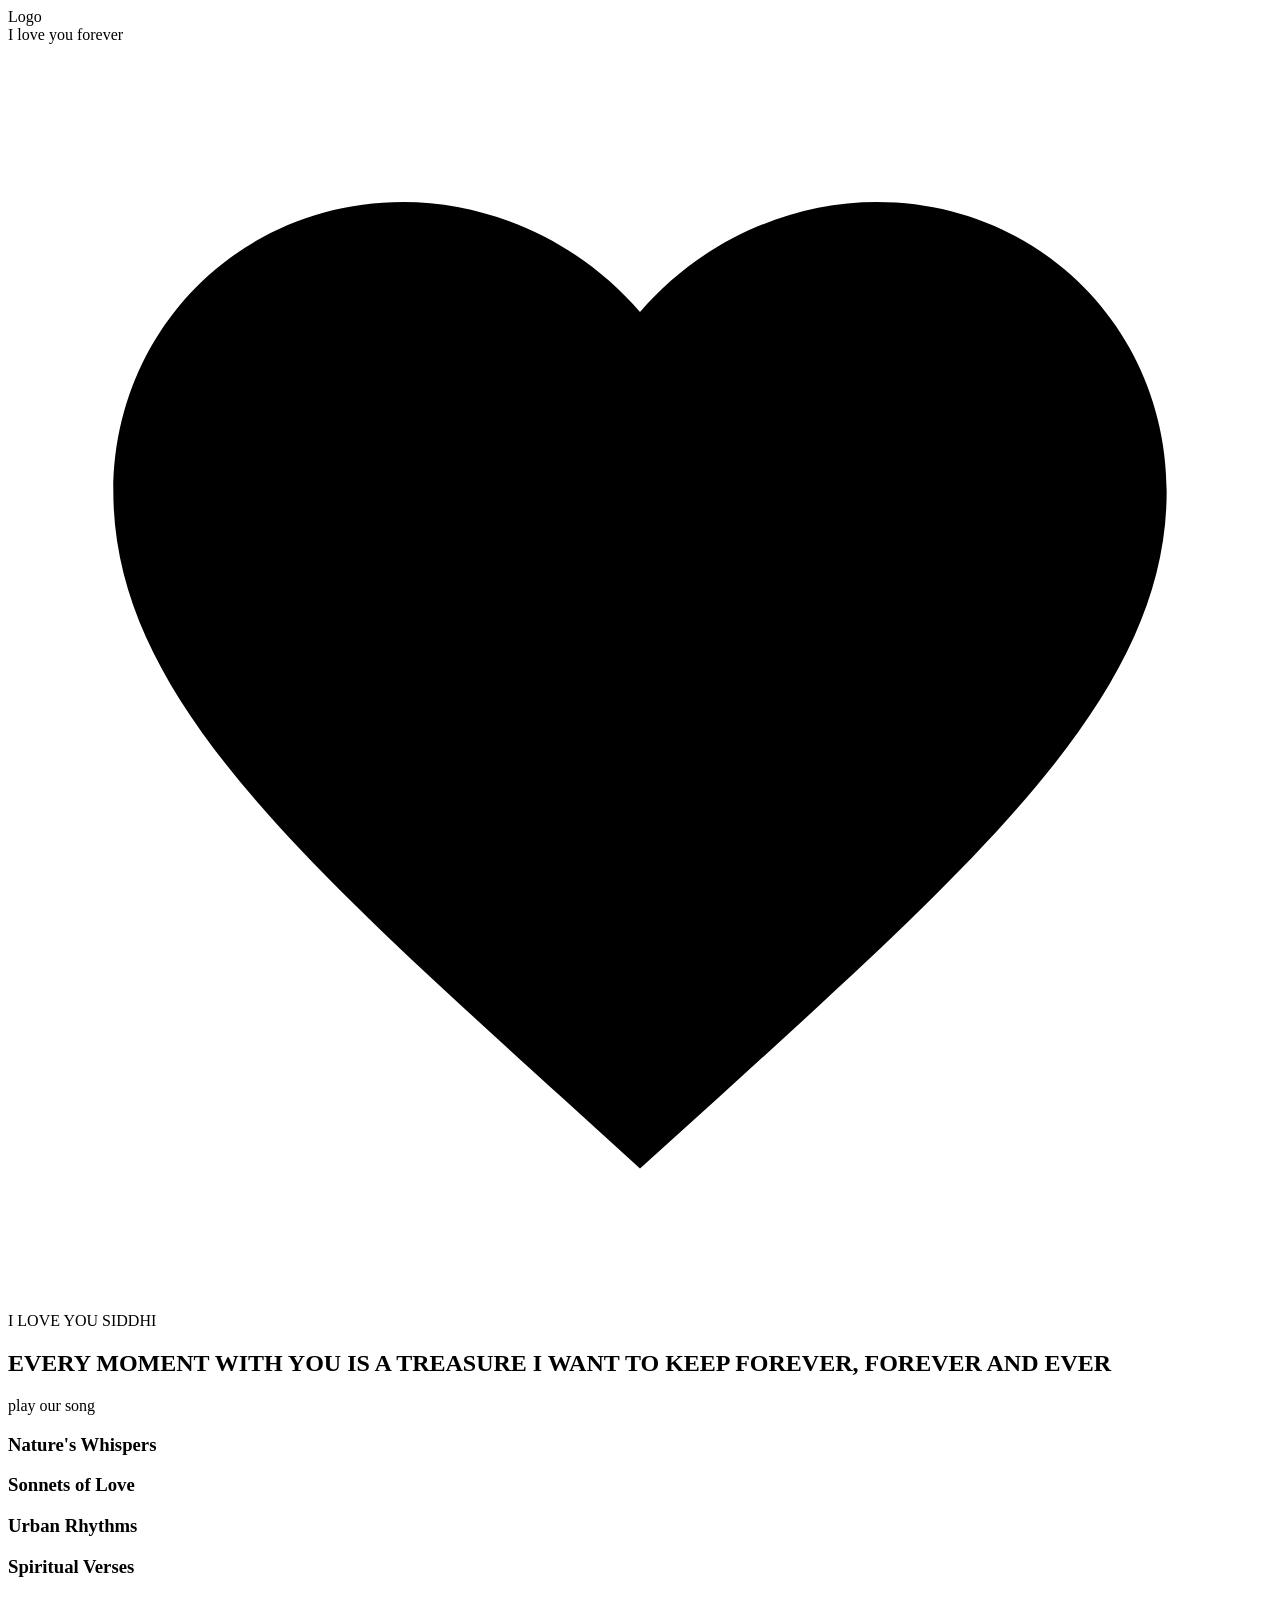
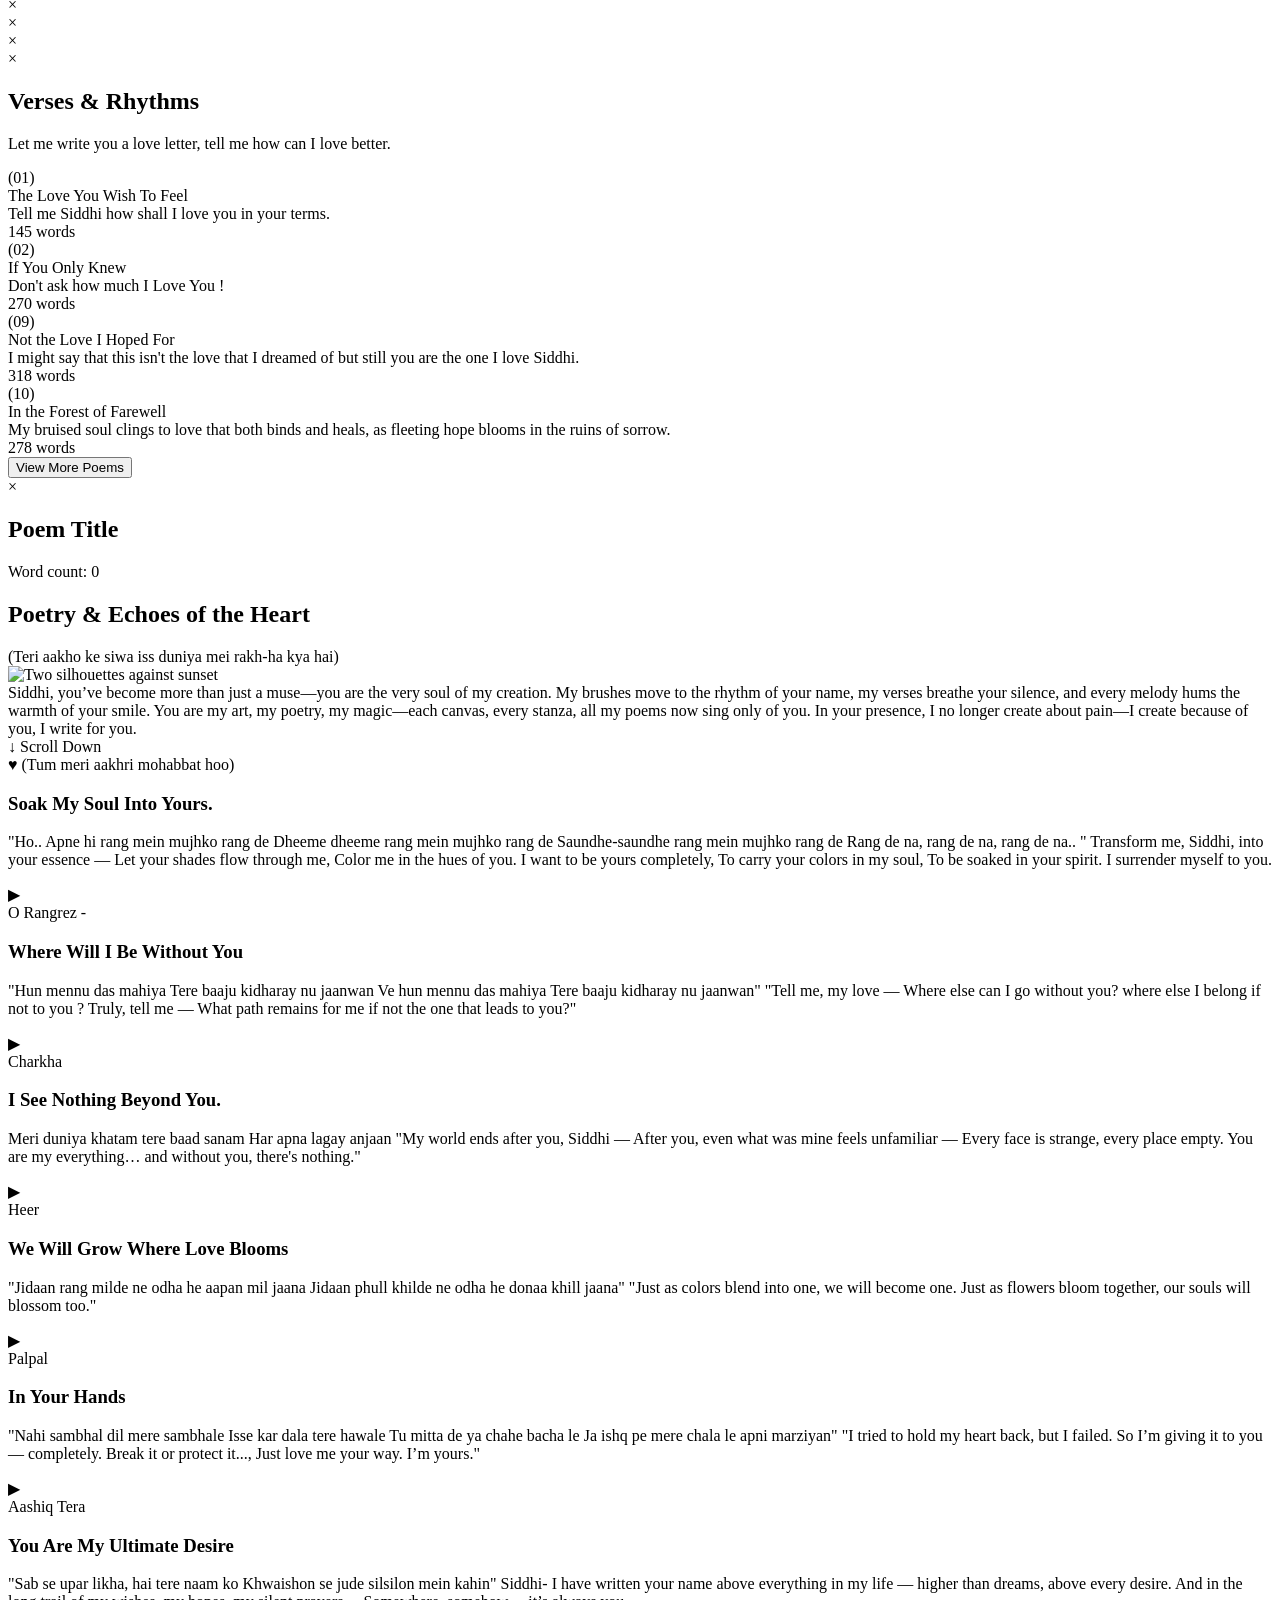
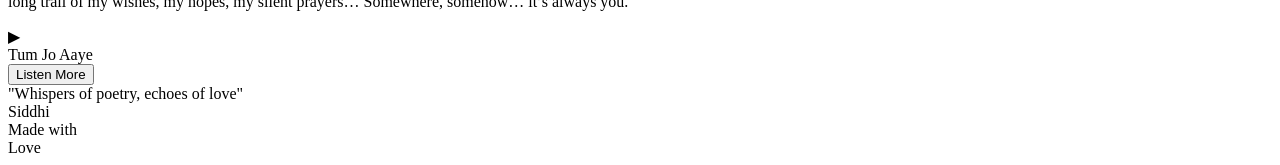
==== index.html @ 22839a42 "Add files via upload" ====
<!DOCTYPE html>
<html lang="en">
<head>
    <meta charset="UTF-8">
    <meta name="viewport" content="width=device-width, initial-scale=1.0">
    <title>Document</title>
    <link rel="stylesheet" href="https://cdnjs.cloudflare.com/ajax/libs/OwlCarousel2/2.3.4/assets/owl.carousel.min.css">
    <link rel="stylesheet" href="https://cdnjs.cloudflare.com/ajax/libs/OwlCarousel2/2.3.4/assets/owl.theme.default.min.css">
   <link rel="stylesheet" href="style.css">
</head>
<body>


    <nav class="navbar" id="navbar">
        <div class="navbar-content">
          <div class="logo">Logo</div>
          <div class="nav-text">I love you forever</div>
          <svg class="heart-icon" id="heartIcon" viewBox="0 0 24 24" xmlns="http://www.w3.org/2000/svg">
            <path d="M12 21.35l-1.45-1.32C5.4 15.36 2 12.28 2 8.5 2 5.42 4.42 3 7.5 3c1.74 0 3.41.81 4.5 2.09C13.09 3.81 14.76 3 16.5 3 19.58 3 22 5.42 22 8.5c0 3.78-3.4 6.86-8.55 11.54L12 21.35z" />
          </svg>
        </div>
      </nav>
      
      <!-- Love message popup that appears when heart is clicked -->
      <div class="love-message" id="loveMessage">
        <span style="display: inline-block;">I LOVE YOU SIDDHI</span>
      </div>



    <section class="music-section">
        <div class="content-wrapper">
            <div class="text-content">               
                <h1 class="main-title">
                    EVERY MOMENT WITH YOU IS A <span class="pink-text">TREASURE</span> I WANT TO <span class="red-text">KEEP</span> FOREVER, <span class="forever">FOREVER AND EVER</span>
                </h1>
            </div>
            <div class="player-container">
                <div class="play-btn" id="playButton">
                    <div class="play-icon" id="playIcon"></div>
                    <div class="pause-icon" id="pauseIcon"></div>
                </div>
                <div class="play-text">play our song</div>
            </div>
        </div>
        <!-- Using a placeholder audio file -->
        <audio id="audioPlayer" loop>
            <source src="https://cdnjs.cloudflare.com/ajax/libs/ion-sound/3.0.7/sounds/button_click.mp3" type="audio/mpeg">
            Your browser does not support the audio element.
        </audio>
    </section>






    <section class="poem-gallery-section">
        <!-- <h2 class="title">Poetic Collections</h2> -->
        
        <div class="poem-categories">
            <!-- Nature Poetry Category -->
            <div class="poem-category" data-category="nature">
                <div class="poem-category-bg" style="background-image: url('/api/placeholder/800/600');"></div>
                <div class="poem-category-overlay">
                    <h3 class="poem-category-title">Nature's Whispers</h3>
                </div>
            </div>
            
            <!-- Love Poetry Category -->
            <div class="poem-category" data-category="love">
                <div class="poem-category-bg" style="background-image: url('/api/placeholder/800/600');"></div>
                <div class="poem-category-overlay">
                    <h3 class="poem-category-title">Sonnets of Love</h3>
                </div>
            </div>
            
            <!-- Urban Poetry Category -->
            <div class="poem-category" data-category="urban">
                <div class="poem-category-bg" style="background-image: url('/api/placeholder/800/600');"></div>
                <div class="poem-category-overlay">
                    <h3 class="poem-category-title">Urban Rhythms</h3>
                </div>
            </div>
            
            <!-- Spiritual Poetry Category -->
            <div class="poem-category" data-category="spiritual">
                <div class="poem-category-bg" style="background-image: url('/api/placeholder/800/600');"></div>
                <div class="poem-category-overlay">
                    <h3 class="poem-category-title">Spiritual Verses</h3>
                </div>
            </div>
        </div>
        
        <!-- Nature Carousel Container -->
        <div id="nature-carousel" class="carousel-container">
            <div class="close-carousel">&times;</div>
            <div class="carousel-wrapper">
                <div class="owl-carousel owl-theme">
                    <div class="item">
                        <img src="" alt="Nature poem image 1">
                        <div class="image-caption">Autumn Leaves Dancing</div>
                    </div>
                    <div class="item">
                        <img src="/api/placeholder/800/600" alt="Nature poem image 2">
                        <div class="image-caption">Mountain Serenity</div>
                    </div>
                    <div class="item">
                        <img src="/api/placeholder/800/600" alt="Nature poem image 3">
                        <div class="image-caption">Ocean's Whisper</div>
                    </div>
                    <div class="item">
                        <img src="/api/placeholder/800/600" alt="Nature poem image 4">
                        <div class="image-caption">Forest Sanctuary</div>
                    </div>
                </div>
            </div>
        </div>
        
        <!-- Love Carousel Container -->
        <div id="love-carousel" class="carousel-container">
            <div class="close-carousel">&times;</div>
            <div class="carousel-wrapper">
                <div class="owl-carousel owl-theme">
                    <div class="item">
                        <img src="/api/placeholder/800/600" alt="Love poem image 1">
                        <div class="image-caption">First Glance</div>
                    </div>
                    <div class="item">
                        <img src="/api/placeholder/800/600" alt="Love poem image 2">
                        <div class="image-caption">Eternal Bond</div>
                    </div>
                    <div class="item">
                        <img src="/api/placeholder/800/600" alt="Love poem image 3">
                        <div class="image-caption">Heart's Desire</div>
                    </div>
                    <div class="item">
                        <img src="/api/placeholder/800/600" alt="Love poem image 4">
                        <div class="image-caption">Soulful Connection</div>
                    </div>
                </div>
            </div>
        </div>
        
        <!-- Urban Carousel Container -->
        <div id="urban-carousel" class="carousel-container">
            <div class="close-carousel">&times;</div>
            <div class="carousel-wrapper">
                <div class="owl-carousel owl-theme">
                    <div class="item">
                        <img src="/api/placeholder/800/600" alt="Urban poem image 1">
                        <div class="image-caption">City Lights</div>
                    </div>
                    <div class="item">
                        <img src="/api/placeholder/800/600" alt="Urban poem image 2">
                        <div class="image-caption">Concrete Dreams</div>
                    </div>
                    <div class="item">
                        <img src="/api/placeholder/800/600" alt="Urban poem image 3">
                        <div class="image-caption">Midnight Streets</div>
                    </div>
                    <div class="item">
                        <img src="/api/placeholder/800/600" alt="Urban poem image 4">
                        <div class="image-caption">Urban Symphony</div>
                    </div>
                </div>
            </div>
        </div>
        
        <!-- Spiritual Carousel Container -->
        <div id="spiritual-carousel" class="carousel-container">
            <div class="close-carousel">&times;</div>
            <div class="carousel-wrapper">
                <div class="owl-carousel owl-theme">
                    <div class="item">
                        <img src="/api/placeholder/800/600" alt="Spiritual poem image 1">
                        <div class="image-caption">Inner Peace</div>
                    </div>
                    <div class="item">
                        <img src="/api/placeholder/800/600" alt="Spiritual poem image 2">
                        <div class="image-caption">Divine Light</div>
                    </div>
                    <div class="item">
                        <img src="/api/placeholder/800/600" alt="Spiritual poem image 3">
                        <div class="image-caption">Eternal Journey</div>
                    </div>
                    <div class="item">
                        <img src="/api/placeholder/800/600" alt="Spiritual poem image 4">
                        <div class="image-caption">Sacred Wisdom</div>
                    </div>
                </div>
            </div>
        </div>










        <div class="container2">
            <h1>Verses & Rhythms</h1>
            <p>Let me write you a love letter, tell me how can I love better.</p>
            <div class="poems-container">
                <!-- Initial poems -->
                
                <div class="poem-item">
                    <div class="poem-number">(01)</div>
                    <div class="poem-title">The Love You Wish To Feel</div>
                    <div class="poem-description">Tell me Siddhi how shall I love you in your terms.</div>
                    <div class="poem-wordcount">156 words</div>
                </div>
                <div class="poem-item">
                    <div class="poem-number">(02)</div>
                    <div class="poem-title">If You Only Knew</div>
                    <div class="poem-description">Don't ask how much I Love You !</div>
                    <div class="poem-wordcount">143 words</div>
                </div>
                
                <!-- Additional poems that will be toggled -->
                <div class="more-poems" style="display: none;">
                    <div class="poem-item">
                        <div class="poem-number">(03)</div>
                        <div class="poem-title">Before The Sky Falls</div>
                        <div class="poem-description">Even if it is last night before the world ends, I still love you.</div>
                        <div class="poem-wordcount">118 words</div>
                    </div>
                    <div class="poem-item">
                        <div class="poem-number">(04)</div>
                        <div class="poem-title">Tomorrow With You</div>
                        <div class="poem-description">The symphony of dreams, how I imagine us.</div>
                        <div class="poem-wordcount">167 words</div>
                    </div>
                    <div class="poem-item">
                        <div class="poem-number">(05)</div>
                        <div class="poem-title">In This One Life</div>
                        <div class="poem-description">Siddhi- even if I had hundreds of Life's , I would always choose this one for YOOU !</div>
                        <div class="poem-wordcount">132 words</div>
                    </div>
                     <div class="poem-item">
                        <div class="poem-number">(06)</div>
                        <div class="poem-title">I Love You Raw</div>
                        <div class="poem-description">Siddhi- I confession of love that embraces every imperfection without hesitation. I love you as - you are. </div>
                        <div class="poem-wordcount">132 words</div>
                    </div>
                     <div class="poem-item">
                        <div class="poem-number">(07)</div>
                        <div class="poem-title">You, the Religion I Chose</div>
                        <div class="poem-description">Siddhi— I am what remains when obsession loses shame, consuming madness and devotion turns to beautiful disease.</div>
                        <div class="poem-wordcount">132 words</div>
                    </div>
                    <div class="poem-item">
                        <div class="poem-number">(08)</div>
                        <div class="poem-title">No Rehab for This</div>
                        <div class="poem-description">I Confess of a love so consuming, it replaces every vice and becomes the sweetest, most devastating addiction. </div>
                        <div class="poem-wordcount">132 words</div>
                    </div>
                      </div>
                    <div class="poem-item">
                        <div class="poem-number">(09)</div>
                        <div class="poem-title">Not the Love I Hoped For</div>
                        <div class="poem-description">I might say that this isn't the love that I dreamed of but still you are the one I love Siddhi. </div>
                        <div class="poem-wordcount">132 words</div>
                    </div>
                      <div class="poem-item">
                        <div class="poem-number">(10)</div>
                        <div class="poem-title">In the Forest of Farewell</div>
                        <div class="poem-description">My bruised soul clings to love that both binds and heals, as fleeting hope blooms in the ruins of sorrow.</div>
                        <div class="poem-wordcount">132 words</div>
                    </div>
                </div>
            </div>
            
            <!-- Button now positioned after all poems -->
            <div class="button-container">
                <button id="view-all-button">View More Poems</button>
            </div>
        </div>
        
        <!-- Poem details overlay -->
        <div id="poem-details" class="poem-overlay">
            <div class="poem-details-content">
                <div class="close-button">&times;</div>
                <h2 id="detail-title">Poem Title</h2>
                <div id="detail-poem" class="poem-text">
                    <!-- Poem text will be inserted here -->
                </div>
                <div id="detail-wordcount" class="detail-meta">Word count: 0</div>
            </div>
        </div>




        <div class="containerheart">
            <div class="preloader">
              <span></span>
              <span></span>
              <span></span>
            </div>
            <div class="shadow"></div>
          </div>
          





          
        
        <div class="container hero-container2">
          <div class="hero-text2">
            <h1>Poetry & Echoes of the Heart</h1>
            <div class="location">(Teri aakho ke siwa iss duniya mei rakh-ha kya hai)</div>
          </div>
          
          <div class="hero-image2">
            <img src="/api/placeholder/1000/500" alt="Two silhouettes against sunset" />
          </div>
          
          <div class="hero-description2">
            Siddhi, you’ve become more than just a muse—you are the very soul of my creation.
             My brushes move to the rhythm of your name, my verses breathe your silence, and every melody hums the warmth of your smile. 
             You are my art, my poetry, my magic—each canvas, every stanza, all my poems now sing only of you. In your presence,
              I no longer create about pain—I create because of you, I write for you.         
             </div>
          
          <div class="scroll-prompt">
            <span class="arrow-down">↓</span>
            <span>Scroll Down</span>
          </div>
        </div>



         <div class="container">
    <div class="section-header">
      <span class="icon">♥</span>
      <span>(Tum meri aakhri mohabbat hoo)</span>
    </div>
    
    <div class="services">
      <div class="service">
        <h3 class="service-title">Soak My Soul Into Yours.</h3>
        <p class="service-description">
          <span class="quote">"Ho.. Apne hi rang mein mujhko rang de
              Dheeme dheeme rang mein mujhko rang de
              Saundhe-saundhe rang mein mujhko rang de
              Rang de na, rang de na, rang de na..
              "</span>
              Transform me, Siddhi, into your essence —
              Let your shades flow through me,
              Color me in the hues of you.
              I want to be yours completely,
              To carry your colors in my soul,
              To be soaked in your spirit.
              I surrender myself to you.
        </p>
        <div class="music-controls">
          <div class="play-button" data-audio="rangrez" data-start-time="228" data-end-time="300">▶</div>
          <span class="music-title">O Rangrez - </span>
        </div>
      </div>
      
      <div class="service">
        <h3 class="service-title">Where Will I Be Without You</h3>
        <p class="service-description">
          <span class="quote">
              "Hun mennu das mahiya
              Tere baaju kidharay nu jaanwan
              Ve hun mennu das mahiya
              Tere baaju kidharay nu jaanwan"
          </span>
          "Tell me, my love —
          Where else can I go without you?
          where else I belong if not to you ?
          Truly, tell me —
          What path remains for me if not the one that leads to you?"
        </p>
        <div class="music-controls">
          <div class="play-button" data-audio="Charkha" data-start-time="285" data-end-time="330">▶</div>
          <span class="music-title">Charkha </span>
        </div>
      </div>
      
      <div class="service">
        <h3 class="service-title">I See Nothing Beyond You.</h3>
        <p class="service-description">
          <span class="quote">Meri duniya khatam tere baad sanam
              Har apna lagay anjaan</span>
             "My world ends after you, Siddhi —
             After you, even what was mine feels unfamiliar —
          Every face is strange, every place empty.
          You are my everything… and without you, there's nothing."
        </p>
        <div class="music-controls">
          <div class="play-button" data-audio="heer" data-start-time="60.7" data-end-time="90">▶</div>
          <span class="music-title">Heer</span>
        </div>
      </div>
      
      <div class="service">
        <h3 class="service-title">We Will Grow Where Love Blooms</h3>
        <p class="service-description">
          <span class="quote">"Jidaan rang milde ne odha he aapan mil jaana
              Jidaan phull khilde ne odha he donaa khill jaana"</span>
          "Just as colors blend into one, we will become one.
          Just as flowers bloom together, our souls will blossom too."
        </p>
        <div class="music-controls">
          <div class="play-button" data-audio="palpal" data-start-time="146" data-end-time="190">▶</div>
          <span class="music-title">Palpal</span>
        </div>
      </div>
    </div>
    
    <!-- Additional Content (Hidden by Default) -->
    <div class="additional-content">
      <div class="services">
        <div class="service">
          <h3 class="service-title">In Your Hands</h3>
          <p class="service-description">
            <span class="quote">"Nahi sambhal dil mere sambhale
Isse kar dala tere hawale
Tu mitta de ya chahe bacha le
Ja ishq pe mere chala le apni marziyan"</span>
            "I tried to hold my heart back, but I failed.
So I’m giving it to you — completely.
Break it or protect it..., Just love me your way.
I’m yours."
          </p>
          <div class="music-controls">
            <div class="play-button" data-audio="Aashiq Tera" data-start-time="167" data-end-time="250">▶</div>
            <span class="music-title">Aashiq Tera</span>
          </div>
        </div>
        
        <div class="service">
          <h3 class="service-title">You Are My Ultimate Desire</h3>
          <p class="service-description">
            <span class="quote">"Sab se upar likha, hai tere naam ko
Khwaishon se jude silsilon mein kahin"</span>

           Siddhi- I have written your name above everything in my life — higher than dreams, above every desire.
And in the long trail of my wishes, my hopes, my silent prayers…
Somewhere, somehow… it’s always you.


          </p>
          <div class="music-controls">
            <div class="play-button" data-audio="tum jo aaye" data-start-time="124" data-end-time="180">▶</div>
            <span class="music-title">Tum Jo Aaye</span>
          </div>
        </div>
      </div>
    </div>
    
    <!-- Listen More Button -->
    <div class="listen-more-container" >
      <button class="listen-more-btn" >
        Listen More 
      </button>
    </div>
    

      
    
    <!-- Audio elements -->
    <audio id="rangrez" src="image/128-O Rangrez - Bhaag Milkha Bhaag 128 Kbps.mp3"></audio>
    <audio id="Charkha" src="image/Charka feat Puran Chand Wadali - Lakhwinder Wadali.mp3"></audio>
    <audio id="heer" src="image/heer.mp3"></audio>
    <audio id="palpal" src="image/palpal.mp3"></audio>
    <audio id="Aashiq Tera" src="image/Aashiq Tera - Sohail Sen.mp3"></audio>
    <audio id="tum jo aaye" src="image/Tum Jo Aaye (Once Upon A Time In Mumbaai).mp3"></audio>
  </div>




          <footer class="footer">
            <div class="quote">"Whispers of poetry, echoes of love"</div>
            <div class="beloved-name">Siddhi</div>
            <div class="made-with-love">
                Made with 
                <div class="heart-container">
                    <span class="heart"></span>
                    <span class="glow"></span>
                </div>
                Love
            </div>
        </footer>


    
  <!-- jQuery -->
  <script src="https://cdnjs.cloudflare.com/ajax/libs/jquery/3.6.0/jquery.min.js"></script>
  <!-- Owl Carousel JS -->
  <script src="https://cdnjs.cloudflare.com/ajax/libs/OwlCarousel2/2.3.4/owl.carousel.min.js"></script>
    <script src="java.js"></script>
</body>
</html>
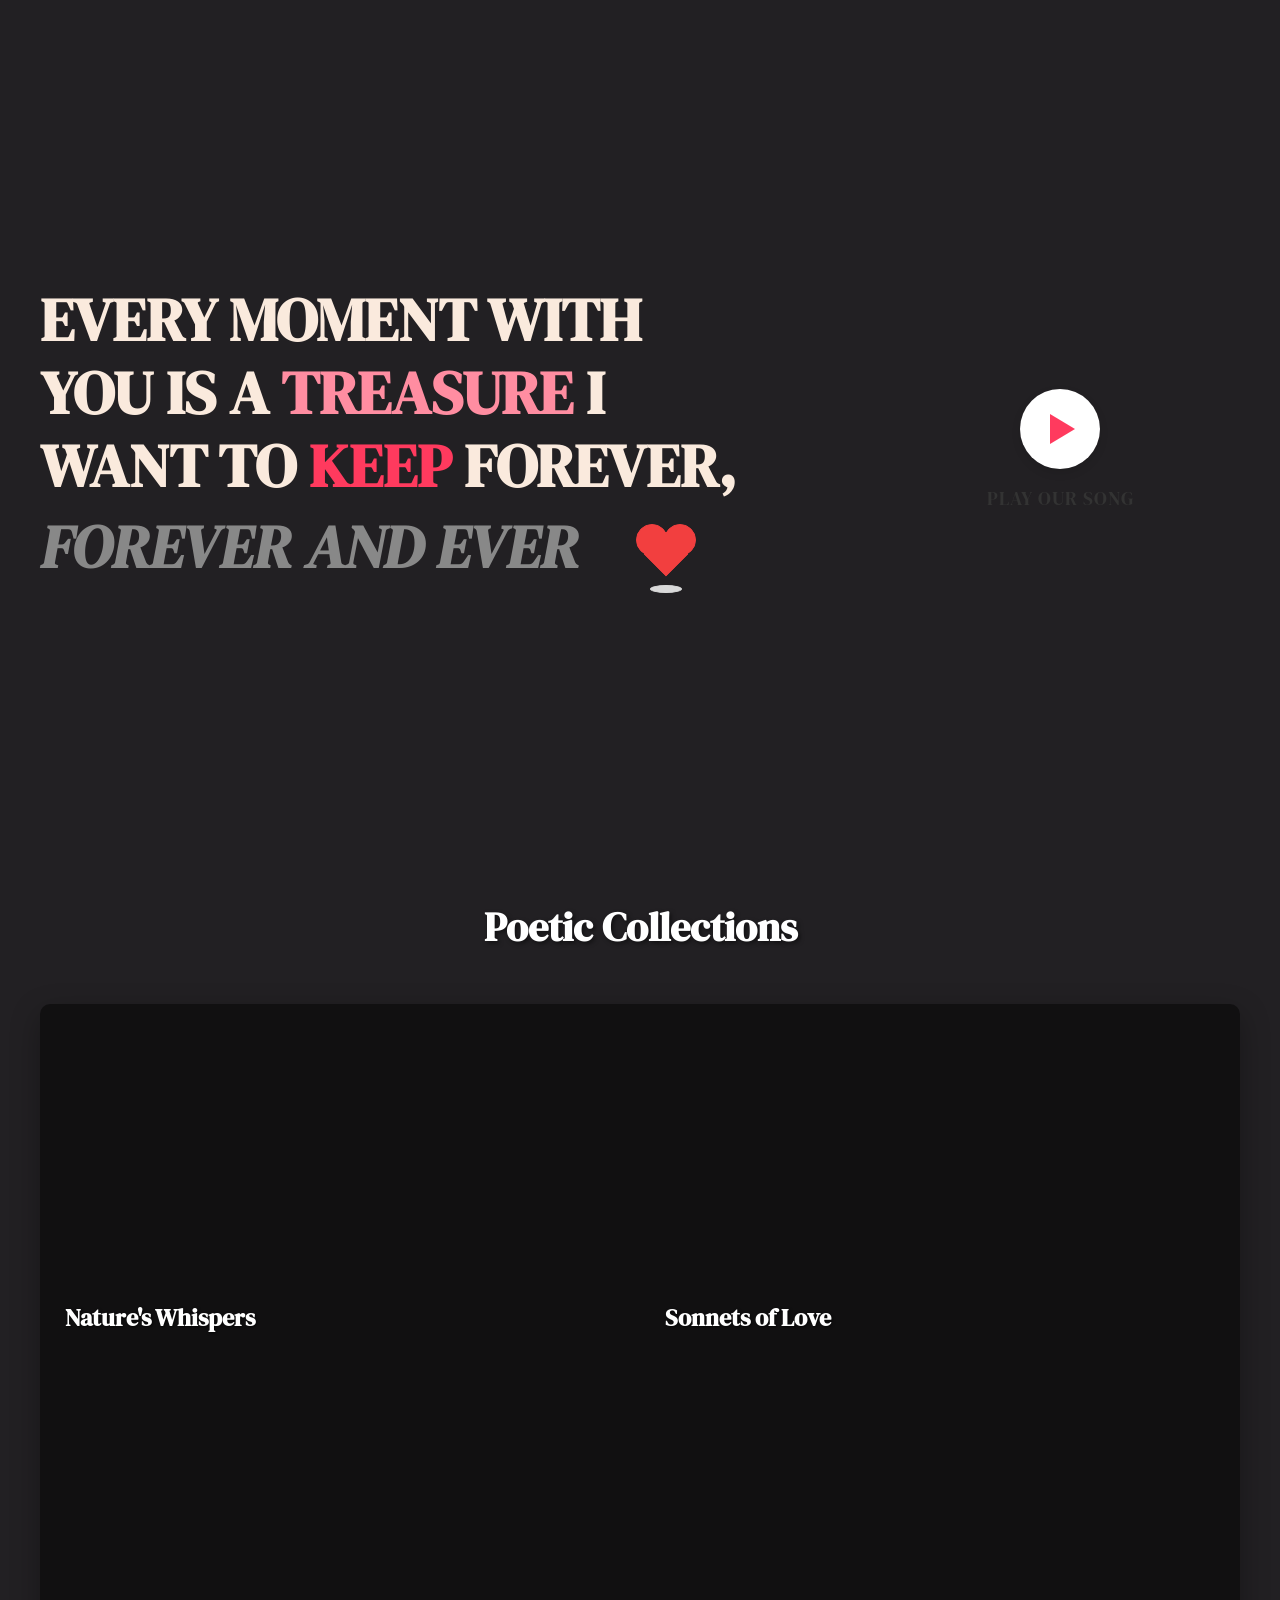
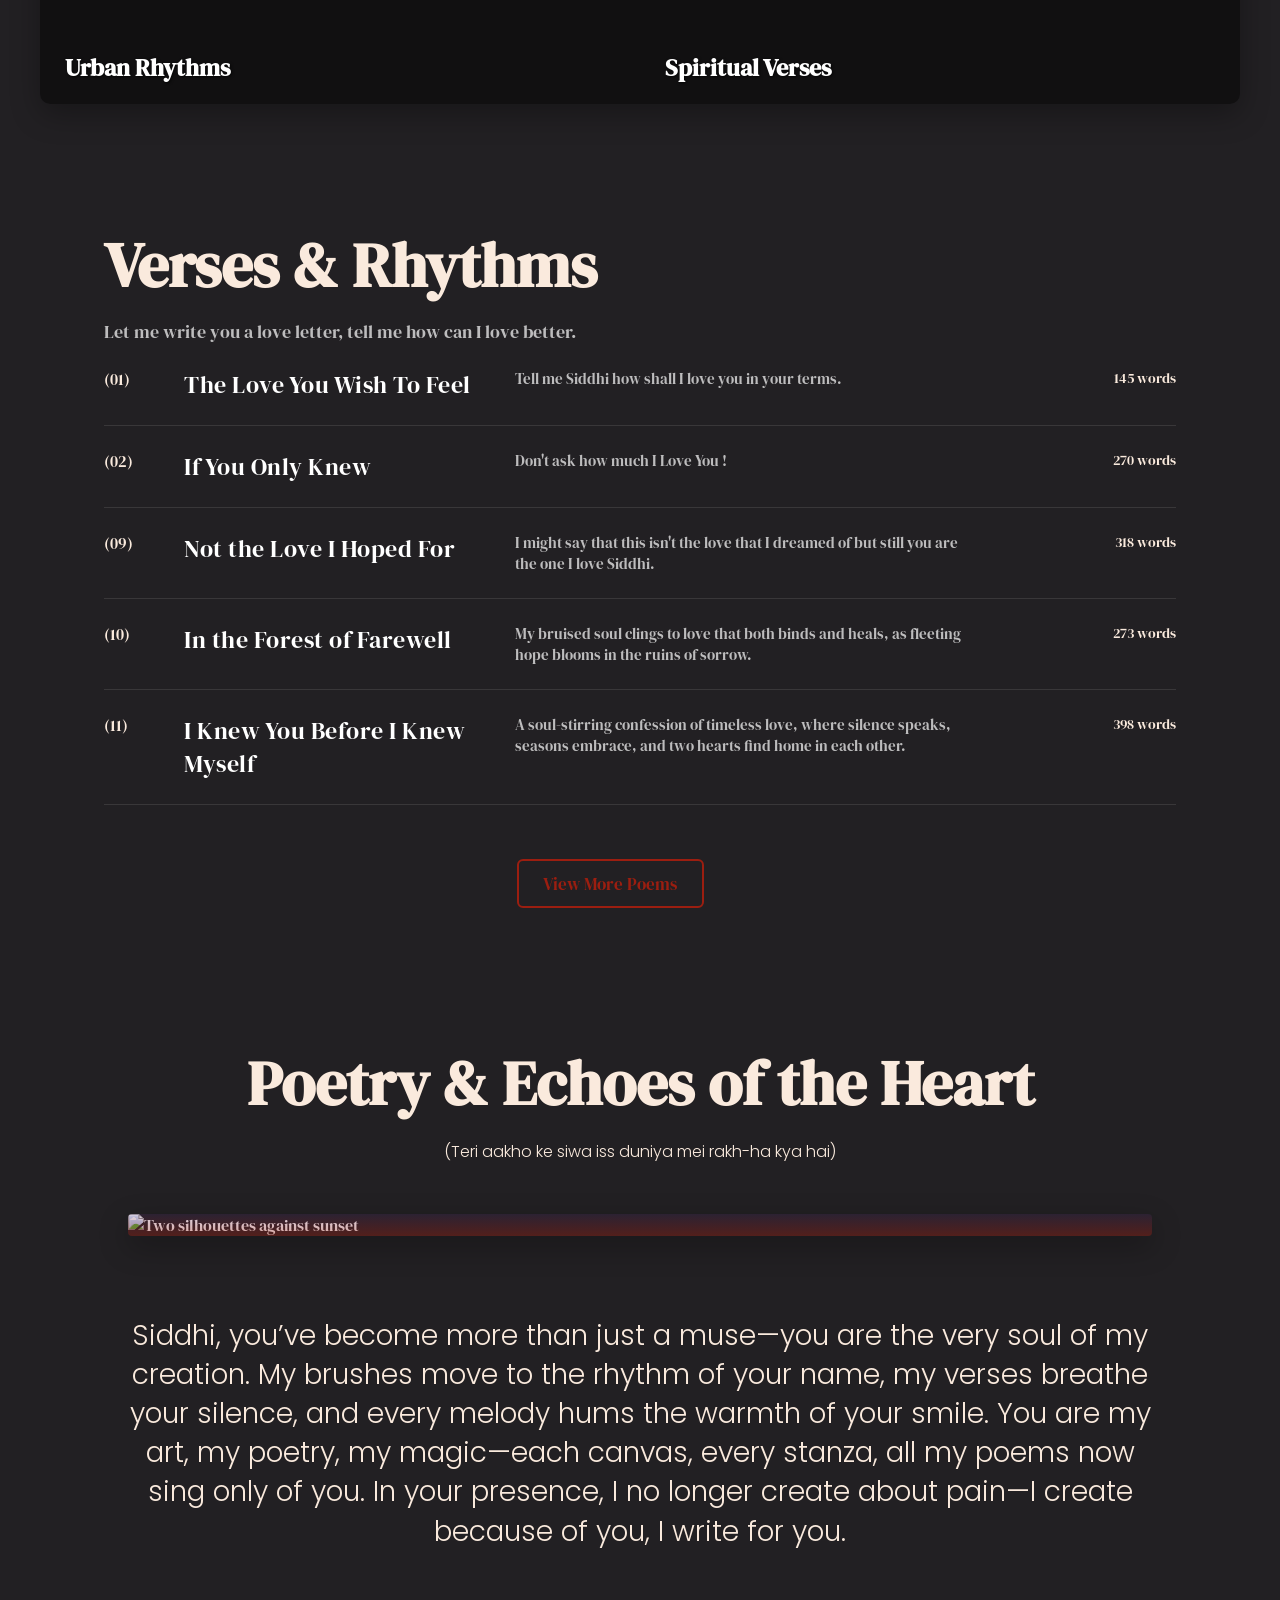
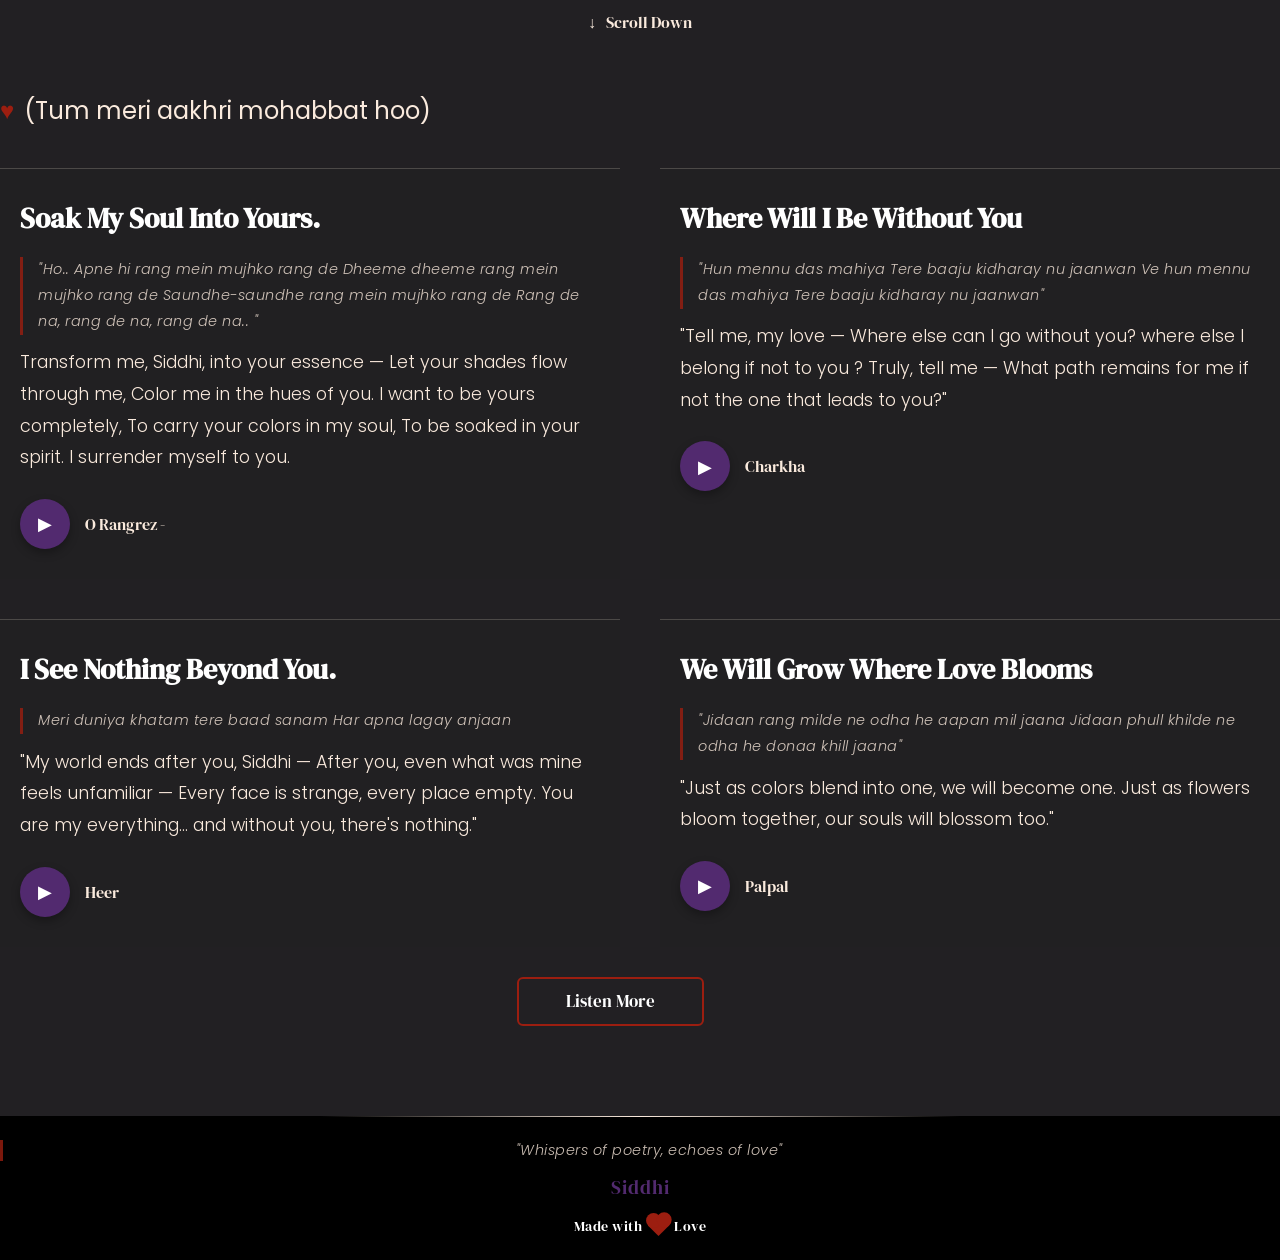
==== commit 0964afa8: "Add files via upload" ====
--- a/index.html
+++ b/index.html
@@ -54,14 +54,13 @@
 
 
 
-
-    <section class="poem-gallery-section">
-        <!-- <h2 class="title">Poetic Collections</h2> -->
+<section class="poem-gallery-section" id="body2">
+        <h2 class="title">Poetic Collections</h2>
         
         <div class="poem-categories">
             <!-- Nature Poetry Category -->
             <div class="poem-category" data-category="nature">
-                <div class="poem-category-bg" style="background-image: url('/api/placeholder/800/600');"></div>
+                <div class="poem-category-bg"></div>
                 <div class="poem-category-overlay">
                     <h3 class="poem-category-title">Nature's Whispers</h3>
                 </div>
@@ -69,7 +68,7 @@
             
             <!-- Love Poetry Category -->
             <div class="poem-category" data-category="love">
-                <div class="poem-category-bg" style="background-image: url('/api/placeholder/800/600');"></div>
+                <div class="poem-category-bg"></div>
                 <div class="poem-category-overlay">
                     <h3 class="poem-category-title">Sonnets of Love</h3>
                 </div>
@@ -77,7 +76,7 @@
             
             <!-- Urban Poetry Category -->
             <div class="poem-category" data-category="urban">
-                <div class="poem-category-bg" style="background-image: url('/api/placeholder/800/600');"></div>
+                <div class="poem-category-bg"></div>
                 <div class="poem-category-overlay">
                     <h3 class="poem-category-title">Urban Rhythms</h3>
                 </div>
@@ -85,7 +84,7 @@
             
             <!-- Spiritual Poetry Category -->
             <div class="poem-category" data-category="spiritual">
-                <div class="poem-category-bg" style="background-image: url('/api/placeholder/800/600');"></div>
+                <div class="poem-category-bg"></div>
                 <div class="poem-category-overlay">
                     <h3 class="poem-category-title">Spiritual Verses</h3>
                 </div>
@@ -96,22 +95,26 @@
         <div id="nature-carousel" class="carousel-container">
             <div class="close-carousel">&times;</div>
             <div class="carousel-wrapper">
-                <div class="owl-carousel owl-theme">
-                    <div class="item">
-                        <img src="" alt="Nature poem image 1">
-                        <div class="image-caption">Autumn Leaves Dancing</div>
-                    </div>
-                    <div class="item">
-                        <img src="/api/placeholder/800/600" alt="Nature poem image 2">
-                        <div class="image-caption">Mountain Serenity</div>
-                    </div>
-                    <div class="item">
-                        <img src="/api/placeholder/800/600" alt="Nature poem image 3">
-                        <div class="image-caption">Ocean's Whisper</div>
-                    </div>
-                    <div class="item">
-                        <img src="/api/placeholder/800/600" alt="Nature poem image 4">
-                        <div class="image-caption">Forest Sanctuary</div>
+                <div class="owl-carousel owl-theme nature-owl">
+                    <div class="item">
+                        <img src="image/WhatsApp Image 2025-07-14 at 21.16.21_af4d3abd.jpg" alt="Nature poem image 1">
+                        <div class="image-caption">Two paths, one journey — side by side, step by step, with you.</div>
+                        <div class="poem-text">JUNE 5, 2025 : Basantapur</div>
+                    </div>
+                    <div class="item">
+                        <img src="image/WhatsApp Image 2025-07-14 at 21.17.54_d612dc20.jpg" alt="Nature poem image 2">
+                        <div class="image-caption">Fingers intertwined, hearts aligned.</div>
+                        <div class="poem-text">JULY 6, 2025 : Tinkune</div>
+                    </div>
+                    <div class="item">
+                        <img src="image/WhatsApp Image 2025-07-14 at 21.17.55_6d7c101a.jpg" alt="Nature poem image 3">
+                        <div class="image-caption">Wrapped in the fabric of your love, every thread tells our story.</div>
+                        <div class="poem-text">JULY 6, 2025 : Tinkune</div>
+                    </div>
+                    <div class="item">
+                        <img src="image/WhatsApp Image 2025-07-14 at 21.17.55_8c93cbbf.jpg" alt="Nature poem image 4">
+                        <div class="image-caption">In your eyes, I see the home my heart has been searching for.</div>
+                        <div class="poem-text">JULY 6, 2025 : Tinkune</div>
                     </div>
                 </div>
             </div>
@@ -121,22 +124,26 @@
         <div id="love-carousel" class="carousel-container">
             <div class="close-carousel">&times;</div>
             <div class="carousel-wrapper">
-                <div class="owl-carousel owl-theme">
-                    <div class="item">
-                        <img src="/api/placeholder/800/600" alt="Love poem image 1">
+                <div class="owl-carousel owl-theme love-owl">
+                    <div class="item">
+                        <img src="https://images.unsplash.com/photo-1518199266791-5375a83190b7?w=800&h=600&fit=crop" alt="Love poem image 1">
                         <div class="image-caption">First Glance</div>
-                    </div>
-                    <div class="item">
-                        <img src="/api/placeholder/800/600" alt="Love poem image 2">
+                        <div class="poem-text">In your eyes I found my home,<br>Never again to feel alone</div>
+                    </div>
+                    <div class="item">
+                        <img src="https://images.unsplash.com/photo-1516589178581-6cd7833ae3b2?w=800&h=600&fit=crop" alt="Love poem image 2">
                         <div class="image-caption">Eternal Bond</div>
-                    </div>
-                    <div class="item">
-                        <img src="/api/placeholder/800/600" alt="Love poem image 3">
+                        <div class="poem-text">Two hearts beating as one,<br>Our love story has begun</div>
+                    </div>
+                    <div class="item">
+                        <img src="https://images.unsplash.com/photo-1469474968028-56623f02e42e?w=800&h=600&fit=crop" alt="Love poem image 3">
                         <div class="image-caption">Heart's Desire</div>
-                    </div>
-                    <div class="item">
-                        <img src="/api/placeholder/800/600" alt="Love poem image 4">
+                        <div class="poem-text">You are my morning star,<br>My light no matter where you are</div>
+                    </div>
+                    <div class="item">
+                        <img src="https://images.unsplash.com/photo-1507003211169-0a1dd7228f2d?w=800&h=600&fit=crop" alt="Love poem image 4">
                         <div class="image-caption">Soulful Connection</div>
+                        <div class="poem-text">In your soul I found my peace,<br>A love that will never cease</div>
                     </div>
                 </div>
             </div>
@@ -146,22 +153,26 @@
         <div id="urban-carousel" class="carousel-container">
             <div class="close-carousel">&times;</div>
             <div class="carousel-wrapper">
-                <div class="owl-carousel owl-theme">
-                    <div class="item">
-                        <img src="/api/placeholder/800/600" alt="Urban poem image 1">
+                <div class="owl-carousel owl-theme urban-owl">
+                    <div class="item">
+                        <img src="https://images.unsplash.com/photo-1514565131-fce0801e5785?w=800&h=600&fit=crop" alt="Urban poem image 1">
                         <div class="image-caption">City Lights</div>
-                    </div>
-                    <div class="item">
-                        <img src="/api/placeholder/800/600" alt="Urban poem image 2">
+                        <div class="poem-text">Neon dreams illuminate the night,<br>Urban souls seeking inner light</div>
+                    </div>
+                    <div class="item">
+                        <img src="https://images.unsplash.com/photo-1477959858617-67f85cf4f1df?w=800&h=600&fit=crop" alt="Urban poem image 2">
                         <div class="image-caption">Concrete Dreams</div>
-                    </div>
-                    <div class="item">
-                        <img src="/api/placeholder/800/600" alt="Urban poem image 3">
+                        <div class="poem-text">Between the towers made of steel,<br>Human hearts still learn to feel</div>
+                    </div>
+                    <div class="item">
+                        <img src="https://images.unsplash.com/photo-1519501025264-65ba15a82390?w=800&h=600&fit=crop" alt="Urban poem image 3">
                         <div class="image-caption">Midnight Streets</div>
-                    </div>
-                    <div class="item">
-                        <img src="/api/placeholder/800/600" alt="Urban poem image 4">
+                        <div class="poem-text">Empty streets tell stories deep,<br>Of dreams that never go to sleep</div>
+                    </div>
+                    <div class="item">
+                        <img src="https://images.unsplash.com/photo-1496568816309-51d7c61e04c4?w=800&h=600&fit=crop" alt="Urban poem image 4">
                         <div class="image-caption">Urban Symphony</div>
+                        <div class="poem-text">The city hums its rhythmic song,<br>A place where many souls belong</div>
                     </div>
                 </div>
             </div>
@@ -171,27 +182,31 @@
         <div id="spiritual-carousel" class="carousel-container">
             <div class="close-carousel">&times;</div>
             <div class="carousel-wrapper">
-                <div class="owl-carousel owl-theme">
-                    <div class="item">
-                        <img src="/api/placeholder/800/600" alt="Spiritual poem image 1">
+                <div class="owl-carousel owl-theme spiritual-owl">
+                    <div class="item">
+                        <img src="https://images.unsplash.com/photo-1545389336-cf090694435e?w=800&h=600&fit=crop" alt="Spiritual poem image 1">
                         <div class="image-caption">Inner Peace</div>
-                    </div>
-                    <div class="item">
-                        <img src="/api/placeholder/800/600" alt="Spiritual poem image 2">
+                        <div class="poem-text">In silence deep, the soul finds rest,<br>Where inner peace becomes our guest</div>
+                    </div>
+                    <div class="item">
+                        <img src="https://images.unsplash.com/photo-1506905925346-21bda4d32df4?w=800&h=600&fit=crop" alt="Spiritual poem image 2">
                         <div class="image-caption">Divine Light</div>
-                    </div>
-                    <div class="item">
-                        <img src="/api/placeholder/800/600" alt="Spiritual poem image 3">
+                        <div class="poem-text">Through meditation's gentle way,<br>We find the light of every day</div>
+                    </div>
+                    <div class="item">
+                        <img src="https://images.unsplash.com/photo-1518837695005-2083093ee35b?w=800&h=600&fit=crop" alt="Spiritual poem image 3">
                         <div class="image-caption">Eternal Journey</div>
-                    </div>
-                    <div class="item">
-                        <img src="/api/placeholder/800/600" alt="Spiritual poem image 4">
+                        <div class="poem-text">The path of spirit knows no end,<br>Each step helps the soul transcend</div>
+                    </div>
+                    <div class="item">
+                        <img src="https://images.unsplash.com/photo-1444927714506-8492d94b5ba0?w=800&h=600&fit=crop" alt="Spiritual poem image 4">
                         <div class="image-caption">Sacred Wisdom</div>
-                    </div>
-                </div>
-            </div>
-        </div>
-
+                        <div class="poem-text">Ancient wisdom guides our way,<br>Through darkness into light of day</div>
+                    </div>
+                </div>
+            </div>
+        </div>
+    </section>
 
 
 
@@ -269,6 +284,12 @@
                         <div class="poem-number">(10)</div>
                         <div class="poem-title">In the Forest of Farewell</div>
                         <div class="poem-description">My bruised soul clings to love that both binds and heals, as fleeting hope blooms in the ruins of sorrow.</div>
+                        <div class="poem-wordcount">132 words</div>
+                    </div>
+                     <div class="poem-item">
+                        <div class="poem-number">(11)</div>
+                        <div class="poem-title">I Knew You Before I Knew Myself</div>
+                        <div class="poem-description">A soul-stirring confession of timeless love, where silence speaks, seasons embrace, and two hearts find home in each other.</div>
                         <div class="poem-wordcount">132 words</div>
                     </div>
                 </div>
@@ -424,13 +445,13 @@
           <h3 class="service-title">In Your Hands</h3>
           <p class="service-description">
             <span class="quote">"Nahi sambhal dil mere sambhale
-Isse kar dala tere hawale
-Tu mitta de ya chahe bacha le
-Ja ishq pe mere chala le apni marziyan"</span>
-            "I tried to hold my heart back, but I failed.
-So I’m giving it to you — completely.
-Break it or protect it..., Just love me your way.
-I’m yours."
+                        Isse kar dala tere hawale
+                        Tu mitta de ya chahe bacha le
+                        Ja ishq pe mere chala le apni marziyan"</span>
+                                    "I tried to hold my heart back, but I failed.
+                        So I’m giving it to you — completely.
+                        Break it or protect it..., Just love me your way.
+                        I’m yours."
           </p>
           <div class="music-controls">
             <div class="play-button" data-audio="Aashiq Tera" data-start-time="167" data-end-time="250">▶</div>
@@ -442,17 +463,68 @@
           <h3 class="service-title">You Are My Ultimate Desire</h3>
           <p class="service-description">
             <span class="quote">"Sab se upar likha, hai tere naam ko
-Khwaishon se jude silsilon mein kahin"</span>
-
-           Siddhi- I have written your name above everything in my life — higher than dreams, above every desire.
-And in the long trail of my wishes, my hopes, my silent prayers…
-Somewhere, somehow… it’s always you.
+                        Khwaishon se jude silsilon mein kahin"</span>
+
+                                  Siddhi- I have written your name above everything in my life — higher than dreams, above every desire.
+                        And in the long trail of my wishes, my hopes, my silent prayers…
+                        Somewhere, somehow… it’s always you.
 
 
           </p>
           <div class="music-controls">
             <div class="play-button" data-audio="tum jo aaye" data-start-time="124" data-end-time="180">▶</div>
-            <span class="music-title">Tum Jo Aaye</span>
+            <span class="music-title">Main Agar</span>
+          </div>
+        </div>
+         <div class="service">
+          <h3 class="service-title">In a World of Strangers, You</h3>
+          <p class="service-description">
+            <span class="quote">"Yeh duniya paraayi hai
+                        Bas ek apna hai tu
+                        Jo sach ho mera woh
+                        Savere ka sapna hai tu
+                        Dekhunga tera raasta
+                        Ho kuch tujhe bas Khuda na khasta"</span>
+
+                            Siddhi-This world feels like a stranger,
+                      but you — you’re the only one who’s mine.
+                      If truth had a form,
+                      it would look like you at sunrise.
+                  
+                      I’ll always watch your path,
+                      just praying nothing ever hurts you.
+
+
+          </p>
+          <div class="music-controls">
+            <div class="play-button" data-audio="Main Agar" data-start-time="64" data-end-time="120">▶</div>
+            <span class="music-title">Kinna Sona</span>
+          </div>
+        </div>
+        <div class="service">
+          <h3 class="service-title">You, My Maahi</h3>
+          <p class="service-description">
+            <span class="quote">"Mere seene ki dhadkan hai tu bann gaya
+
+                                    Mahiya mere maahi
+
+                                    Jaaniya dil jaani..
+
+                                    Mahiya mere maahi jaaniya dil jaani
+
+                                    Kinna sona tu sona tu haan"</span>
+
+                           You have become the heartbeat of my chest,
+My beloved, my true love.
+You are the one I know, the one my heart knows deeply.
+My beloved, my true love, the one my heart truly understands.
+How beautiful you are, so beautiful indeed.
+
+
+          </p>
+          <div class="music-controls">
+            <div class="play-button" data-audio="Kinna Sona" data-start-time="47" data-end-time="120">▶</div>
+            <span class="music-title">Kinna Sona</span>
           </div>
         </div>
       </div>
@@ -475,6 +547,9 @@
     <audio id="palpal" src="image/palpal.mp3"></audio>
     <audio id="Aashiq Tera" src="image/Aashiq Tera - Sohail Sen.mp3"></audio>
     <audio id="tum jo aaye" src="image/Tum Jo Aaye (Once Upon A Time In Mumbaai).mp3"></audio>
+    <audio id="Main Agar" src="image/Atif Aslam - Main Agar _ Lyrical Video _ Salman Khan, Sohail Khan _ Tubelight _ Pritam Chakraborty-yt.savetube.me.mp3"></audio>
+    <audio id="Kinna Sona" src="image/Kinna Sona FULL VIDEO Song - Bhaag Johnny _ Kunal Khemu, Zoa Morani _ Sunil Kamath-yt.savetube.me.mp3"></audio>
+
   </div>
 
 
--- a/style.css
+++ b/style.css
@@ -0,0 +1,2023 @@
+/* CSS Variables */
+@import url("https://fonts.googleapis.com/css2?family=DM+Serif+Display&family=Poppins:wght@300;400;500&display=swap");
+:root {
+  --dark-bg: #222023;
+  --light-text: white;
+  --accent-warm: #FAEADD;
+  --accent-purple: #522A6F;
+  --accent-red: #9c1e10;
+  --font-main: "DM Serif Display", serif;
+  --font-secondary: "Poppins", sans-serif;
+}
+
+/* Importing Fonts */
+/* Reset & Base Styles */
+* {
+  margin: 0;
+  padding: 0;
+  box-sizing: border-box;
+}
+
+body {
+  background-color: var(--dark-bg);
+  color: var(--light-text);
+  font-family: var(--font-main);
+  overflow-x: hidden;
+}
+
+.navbar {
+  position: fixed;
+  top: 0;
+  left: 0;
+  width: 100%;
+  background-color: black;
+  color: #ff0000;
+  padding: 1rem;
+  display: flex;
+  justify-content: center;
+  align-items: center;
+  transform: translateY(-100%);
+  transition: transform 0.3s ease;
+  z-index: 1000;
+}
+
+.navbar.visible {
+  transform: translateY(0);
+}
+
+.navbar-content {
+  width: 100%;
+  max-width: 1200px;
+  display: flex;
+  justify-content: space-between;
+  align-items: center;
+}
+
+.logo {
+  visibility: hidden;
+  width: 40px;
+}
+
+.nav-text {
+  font-size: 1.5rem;
+  font-weight: bold;
+}
+
+.heart-icon {
+  cursor: pointer;
+  width: 40px;
+  height: 40px;
+  fill: none;
+  stroke: #ff0000;
+  stroke-width: 2;
+  transition: fill 0.3s ease;
+}
+
+.heart-icon:hover,
+.heart-icon.filled {
+  fill: #ff0000;
+}
+
+/* Love Message Popup */
+.love-message {
+  position: fixed;
+  top: 50%;
+  left: 50%;
+  transform: translate(-50%, -50%) scale(0);
+  background: linear-gradient(145deg, #ff3366, #ff0033);
+  color: white;
+  padding: 2rem 3rem;
+  border-radius: 20px;
+  font-size: 2.8rem;
+  font-weight: bold;
+  box-shadow: 0 15px 45px rgba(255, 0, 51, 0.6);
+  z-index: 2000;
+  text-align: center;
+  opacity: 0;
+  transition: all 0.6s cubic-bezier(0.175, 0.885, 0.32, 1.275);
+  display: flex;
+  flex-direction: column;
+  align-items: center;
+  justify-content: center;
+  letter-spacing: 1px;
+  text-shadow: 2px 2px 8px rgba(0, 0, 0, 0.2);
+  border: 2px solid rgba(255, 255, 255, 0.3);
+}
+
+.love-message.active {
+  transform: translate(-50%, -50%) scale(1);
+  opacity: 1;
+}
+
+.love-message.fade-out {
+  transform: translate(-50%, -50%) scale(0.8);
+  opacity: 0;
+}
+
+.heart-particles {
+  position: fixed;
+  width: 100%;
+  height: 100%;
+  top: 0;
+  left: 0;
+  pointer-events: none;
+  z-index: 1999;
+}
+
+.heart-particle {
+  position: absolute;
+  width: 28px;
+  height: 28px;
+  background-color: #ff3366;
+  -webkit-clip-path: path("M12 21.35l-1.45-1.32C5.4 15.36 2 12.28 2 8.5 2 5.42 4.42 3 7.5 3c1.74 0 3.41.81 4.5 2.09C13.09 3.81 14.76 3 16.5 3 19.58 3 22 5.42 22 8.5c0 3.78-3.4 6.86-8.55 11.54L12 21.35z");
+          clip-path: path("M12 21.35l-1.45-1.32C5.4 15.36 2 12.28 2 8.5 2 5.42 4.42 3 7.5 3c1.74 0 3.41.81 4.5 2.09C13.09 3.81 14.76 3 16.5 3 19.58 3 22 5.42 22 8.5c0 3.78-3.4 6.86-8.55 11.54L12 21.35z");
+  filter: drop-shadow(0 0 5px rgba(255, 51, 102, 0.7));
+  opacity: 0;
+  animation: float 4s ease-out forwards;
+}
+
+@keyframes float {
+  0% {
+    opacity: 0;
+    transform: translateY(20px) scale(0.5);
+  }
+  10% {
+    opacity: 1;
+  }
+  80% {
+    opacity: 1;
+  }
+  100% {
+    opacity: 0;
+    transform: translateY(-150px) scale(1.1) rotate(360deg);
+  }
+}
+.sparkle {
+  position: absolute;
+  width: 8px;
+  height: 8px;
+  background-color: white;
+  opacity: 0;
+  -webkit-clip-path: polygon(50% 0%, 61% 35%, 98% 35%, 68% 57%, 79% 91%, 50% 70%, 21% 91%, 32% 57%, 2% 35%, 39% 35%);
+          clip-path: polygon(50% 0%, 61% 35%, 98% 35%, 68% 57%, 79% 91%, 50% 70%, 21% 91%, 32% 57%, 2% 35%, 39% 35%);
+  filter: drop-shadow(0 0 3px rgba(255, 255, 255, 0.8));
+}
+
+.sparkle-animation {
+  animation: sparkle 1s ease-in-out;
+}
+
+@keyframes sparkle {
+  0% {
+    opacity: 0;
+    transform: scale(0) rotate(0deg);
+  }
+  50% {
+    opacity: 1;
+    transform: scale(1.5) rotate(180deg);
+  }
+  100% {
+    opacity: 0;
+    transform: scale(0) rotate(360deg);
+  }
+}
+.pulse {
+  animation: pulse 2s ease-in-out infinite;
+}
+
+@keyframes pulse {
+  0% {
+    transform: scale(1);
+    text-shadow: 2px 2px 8px rgba(0, 0, 0, 0.2);
+  }
+  50% {
+    transform: scale(1.05);
+    text-shadow: 0 0 15px rgba(255, 255, 255, 0.8), 0 0 30px rgba(255, 0, 0, 0.4);
+  }
+  100% {
+    transform: scale(1);
+    text-shadow: 2px 2px 8px rgba(0, 0, 0, 0.2);
+  }
+}
+/* Add a glowing border animation */
+.love-message.active {
+  animation: pulse-message 2s ease-in-out infinite alternate;
+}
+
+@keyframes pulse-message {
+  0% {
+    box-shadow: 0 0 10px rgba(255, 51, 102, 0.7), 0 0 20px rgba(255, 51, 102, 0.2);
+    transform: translate(-50%, -50%) scale(1);
+  }
+  100% {
+    box-shadow: 0 0 20px rgba(255, 51, 102, 0.9), 0 0 40px rgba(255, 51, 102, 0.4);
+    transform: translate(-50%, -50%) scale(1.05);
+  }
+}
+@media (max-width: 768px) {
+  .nav-text {
+    font-size: 1.2rem;
+  }
+  .heart-icon {
+    width: 30px;
+    height: 30px;
+  }
+  .love-message {
+    font-size: 1.8rem;
+    padding: 1.5rem 2rem;
+  }
+}
+@media (max-width: 480px) {
+  .nav-text {
+    font-size: 1rem;
+  }
+  .heart-icon {
+    width: 25px;
+    height: 25px;
+  }
+  .love-message {
+    font-size: 1.5rem;
+    padding: 1rem 1.5rem;
+  }
+}
+.music-section {
+  height: 100vh;
+  display: flex;
+  justify-content: center;
+  align-items: center;
+  position: relative;
+  padding: 2rem;
+  overflow: hidden;
+}
+
+.content-wrapper {
+  display: flex;
+  width: 100%;
+  max-width: 1200px;
+  justify-content: space-between;
+  align-items: center;
+}
+
+@media (max-width: 768px) {
+  .content-wrapper {
+    flex-direction: column;
+  }
+}
+.text-content {
+  width: 60%;
+}
+
+@media (max-width: 768px) {
+  .text-content {
+    width: 100%;
+    text-align: center;
+    margin-bottom: 2rem;
+  }
+}
+.main-title {
+  font-size: 3.8rem;
+  font-weight: 700;
+  line-height: 1.2;
+  margin-bottom: 2rem;
+}
+
+@media (max-width: 768px) {
+  .main-title {
+    font-size: 2.2rem;
+  }
+}
+.pink-text {
+  color: #ff8da1;
+}
+
+.red-text {
+  color: #ff3a5e;
+}
+
+.forever {
+  color: #888;
+  display: block;
+  margin-top: 0.5rem;
+  font-style: italic;
+}
+
+.player-container {
+  width: 30%;
+  display: flex;
+  flex-direction: column;
+  align-items: center;
+  justify-content: center;
+}
+
+@media (max-width: 768px) {
+  .player-container {
+    width: 100%;
+  }
+}
+.play-btn {
+  width: 80px;
+  height: 80px;
+  background-color: white;
+  border-radius: 50%;
+  box-shadow: 0 4px 10px rgba(0, 0, 0, 0.1);
+  display: flex;
+  align-items: center;
+  justify-content: center;
+  cursor: pointer;
+  transition: all 0.3s ease;
+  margin-bottom: 1rem;
+}
+
+.play-btn:hover {
+  transform: scale(1.1);
+  box-shadow: 0 6px 12px rgba(0, 0, 0, 0.15);
+}
+
+.play-btn:active {
+  transform: scale(0.95);
+}
+
+.play-icon {
+  width: 0;
+  height: 0;
+  border-style: solid;
+  border-width: 15px 0 15px 25px;
+  border-color: transparent transparent transparent #ff3a5e;
+  margin-left: 5px;
+}
+
+.pause-icon {
+  display: none;
+  width: 25px;
+  height: 30px;
+  position: relative;
+}
+
+.pause-icon::before, .pause-icon::after {
+  content: "";
+  position: absolute;
+  width: 8px;
+  height: 30px;
+  background-color: #ff3a5e;
+}
+
+.pause-icon::after {
+  right: 0;
+}
+
+.play-text {
+  font-size: 1.2rem;
+  color: #333;
+  font-weight: 500;
+  text-transform: uppercase;
+  letter-spacing: 1px;
+}
+
+/* Updated heart container for responsiveness */
+.containerheart {
+  position: absolute;
+  top: 62%;
+  left: 52%;
+  transform: translate(-50%, -50%);
+  z-index: -1; /* Place behind other content */
+}
+
+@media (max-width: 992px) {
+  .containerheart {
+    top: 60%;
+    left: 50%;
+  }
+}
+@media (max-width: 768px) {
+  .containerheart {
+    top: 92%; /* Moved down for mobile view */
+    left: 50%;
+    transform: translate(-50%, -50%) scale(0.8); /* Slightly smaller on mobile */
+  }
+}
+@media (max-width: 480px) {
+  .containerheart {
+    transform: translate(-50%, -50%) scale(0.7); /* Even smaller on very small screens */
+  }
+}
+.containerheart .preloader {
+  animation: rotate 2.3s cubic-bezier(0.75, 0, 0.5, 1) infinite;
+}
+
+@keyframes rotate {
+  50% {
+    transform: rotate(360deg);
+  }
+  100% {
+    transform: rotate(720deg);
+  }
+}
+.preloader span {
+  --c: #f23f3f;
+  position: absolute;
+  display: block;
+  height: 32px;
+  width: 32px;
+  background: var(--c);
+  border: 1px solid var(--c);
+  border-radius: 100%;
+}
+
+.preloader span:nth-child(1) {
+  transform: translate(-14px, -14px);
+  animation: shape_1 2.3s cubic-bezier(0.75, 0, 0.5, 1) infinite;
+}
+
+@keyframes shape_1 {
+  60% {
+    transform: scale(0.4);
+  }
+}
+.preloader span:nth-child(2) {
+  transform: translate(14px, -14px);
+  animation: shape_2 2.3s cubic-bezier(0.75, 0, 0.5, 1) infinite;
+}
+
+@keyframes shape_2 {
+  40% {
+    transform: scale(0.4);
+  }
+}
+.preloader span:nth-child(3) {
+  position: relative;
+  border-radius: 0px;
+  transform: scale(0.98) rotate(-45deg);
+  animation: shape_3 2.3s cubic-bezier(0.75, 0, 0.5, 1) infinite;
+}
+
+@keyframes shape_3 {
+  50% {
+    border-radius: 100%;
+    transform: scale(0.5) rotate(-45deg);
+  }
+  100% {
+    transform: scale(0.98) rotate(-45deg);
+  }
+}
+.shadow {
+  position: relative;
+  top: 15px;
+  left: 50%;
+  transform: translateX(-50%);
+  display: block;
+  height: 8px;
+  width: 32px;
+  border-radius: 50%;
+  background-color: #d9d9d9;
+  border: 1px solid #d9d9d9;
+  animation: shadow 2.3s cubic-bezier(0.75, 0, 0.5, 1) infinite;
+}
+
+@keyframes shadow {
+  50% {
+    transform: translateX(-50%) scale(0.5);
+    border-color: #f2f2f2;
+  }
+}
+#body2 {
+  min-height: 100vh;
+  width: 100%;
+}
+
+.poem-gallery-section {
+  max-width: 100%;
+  padding: 0;
+}
+
+.title {
+  text-align: center;
+  margin-bottom: 50px;
+  font-size: 2.5rem;
+  color: white;
+  text-shadow: 2px 2px 4px rgba(0, 0, 0, 0.5);
+}
+
+.poem-categories {
+  display: grid;
+  grid-template-columns: repeat(2, 1fr);
+  gap: 0;
+  max-width: 1200px;
+  margin: 0 auto;
+  border-radius: 10px;
+  overflow: hidden;
+  box-shadow: 0 10px 30px rgba(0, 0, 0, 0.3);
+}
+
+.poem-category {
+  height: 350px;
+  position: relative;
+  overflow: hidden;
+  cursor: pointer;
+  transition: all 0.5s ease;
+}
+
+.poem-category:hover {
+  z-index: 5;
+}
+
+.poem-category-bg {
+  width: 100%;
+  height: 100%;
+  background-size: cover;
+  background-position: center;
+  transition: all 0.6s ease;
+}
+
+.poem-category:hover .poem-category-bg {
+  transform: scale(1.1);
+}
+
+.poem-category-overlay {
+  position: absolute;
+  top: 0;
+  left: 0;
+  width: 100%;
+  height: 100%;
+  background: rgba(0, 0, 0, 0.5);
+  display: flex;
+  align-items: flex-end;
+  transition: all 0.4s ease;
+}
+
+.poem-category:hover .poem-category-overlay {
+  background: rgba(0, 0, 0, 0.7);
+}
+
+.poem-category-title {
+  padding: 25px;
+  color: white;
+  font-size: 1.5rem;
+  font-weight: 600;
+  width: 100%;
+  text-shadow: 1px 1px 3px rgba(0, 0, 0, 0.8);
+  transform: translateY(5px);
+  transition: all 0.4s ease;
+  position: relative;
+}
+
+.poem-category-title::after {
+  content: "";
+  position: absolute;
+  bottom: 15px;
+  left: 25px;
+  width: 0;
+  height: 2px;
+  background-color: white;
+  transition: width 0.4s ease;
+}
+
+.poem-category:hover .poem-category-title {
+  transform: translateY(0);
+}
+
+.poem-category:hover .poem-category-title::after {
+  width: 50px;
+}
+
+.carousel-container {
+  position: fixed;
+  top: 0;
+  left: 0;
+  width: 100vw;
+  height: 100vh;
+  background: rgba(0, 0, 0, 0.95);
+  z-index: 1000;
+  display: none;
+  justify-content: center;
+  align-items: center;
+  padding: 20px;
+  -webkit-backdrop-filter: blur(10px);
+          backdrop-filter: blur(10px);
+}
+
+.carousel-wrapper {
+  width: 100%;
+  max-width: 1000px;
+  display: flex;
+  flex-direction: column;
+  justify-content: center;
+  align-items: center;
+  height: 100%;
+}
+
+.close-carousel {
+  position: fixed;
+  top: 30px;
+  right: 30px;
+  color: white;
+  font-size: 32px;
+  cursor: pointer;
+  z-index: 1001;
+  width: 50px;
+  height: 50px;
+  background: rgba(0, 0, 0, 0.7);
+  border-radius: 50%;
+  display: flex;
+  align-items: center;
+  justify-content: center;
+  transition: all 0.3s ease;
+  border: 2px solid rgba(255, 255, 255, 0.3);
+}
+
+.close-carousel:hover {
+  background: rgba(255, 255, 255, 0.2);
+  transform: rotate(90deg);
+  border-color: white;
+}
+
+.owl-carousel {
+  width: 100%;
+  height: auto;
+  max-height: 80vh;
+  position: relative;
+}
+
+.owl-stage-outer {
+  padding: 20px 0;
+}
+
+.owl-item {
+  display: flex;
+  align-items: center;
+  justify-content: center;
+  min-height: 400px;
+}
+
+.owl-carousel .item {
+  padding: 20px;
+  display: flex;
+  flex-direction: column;
+  align-items: center;
+  justify-content: center;
+  text-align: center;
+  max-width: 600px;
+  margin: 0 auto;
+}
+
+.owl-carousel img {
+  width: 100%;
+  max-width: 500px;
+  height: 300px;
+  -o-object-fit: cover;
+     object-fit: cover;
+  border-radius: 15px;
+  box-shadow: 0 10px 30px rgba(0, 0, 0, 0.5);
+  margin-bottom: 20px;
+}
+
+.image-caption {
+  color: white;
+  text-align: center;
+  font-size: 1.6rem;
+  font-weight: 600;
+  text-shadow: 2px 2px 4px rgba(0, 0, 0, 0.8);
+  letter-spacing: 1px;
+  margin-bottom: 15px;
+}
+
+.poem-text {
+  color: rgba(255, 255, 255, 0.9);
+  font-size: 1.2rem;
+  line-height: 1.8;
+  max-width: 450px;
+  text-shadow: 1px 1px 2px rgba(0, 0, 0, 0.8);
+}
+
+/* Owl Carousel Navigation */
+.owl-nav {
+  position: absolute;
+  width: 100%;
+  top: 50%;
+  left: 0;
+  transform: translateY(-50%);
+  display: flex;
+  justify-content: space-between;
+  pointer-events: none;
+  padding: 0 20px;
+  z-index: 100;
+}
+
+.owl-prev, .owl-next {
+  pointer-events: auto;
+  background-color: rgba(0, 0, 0, 0.8) !important;
+  color: white !important;
+  width: 50px;
+  height: 50px;
+  border-radius: 50% !important;
+  display: flex !important;
+  align-items: center;
+  justify-content: center;
+  font-size: 1.8rem !important;
+  transition: all 0.3s ease !important;
+  border: 2px solid rgba(255, 255, 255, 0.3) !important;
+  font-weight: bold !important;
+  position: relative !important;
+  margin: 0 !important;
+}
+
+.owl-prev:hover, .owl-next:hover {
+  background-color: rgba(255, 255, 255, 0.2) !important;
+  color: white !important;
+  transform: scale(1.1);
+  border-color: white !important;
+}
+
+.owl-prev {
+  left: 0;
+}
+
+.owl-next {
+  right: 0;
+}
+
+.owl-dots {
+  text-align: center;
+  margin-top: 30px;
+  position: relative;
+  z-index: 100;
+}
+
+.owl-dot {
+  display: inline-block;
+  margin: 0 8px;
+}
+
+.owl-dot span {
+  width: 14px !important;
+  height: 14px !important;
+  margin: 0 !important;
+  background: rgba(255, 255, 255, 0.4) !important;
+  transition: all 0.3s ease !important;
+  border-radius: 50% !important;
+  display: block !important;
+  border: 2px solid rgba(255, 255, 255, 0.2) !important;
+}
+
+.owl-dot.active span,
+.owl-dot:hover span {
+  background: white !important;
+  transform: scale(1.3) !important;
+  border-color: white !important;
+}
+
+/* Mobile Responsive */
+@media (max-width: 768px) {
+  .poem-categories {
+    grid-template-columns: 1fr;
+    gap: 2px;
+  }
+  .carousel-container {
+    padding: 15px;
+  }
+  .carousel-wrapper {
+    width: 100%;
+    height: 100%;
+  }
+  .poem-category {
+    height: 180px;
+  }
+  .poem-category-title {
+    font-size: 1.3rem;
+    padding: 20px;
+  }
+  .owl-carousel {
+    max-height: 85vh;
+  }
+  .owl-carousel img {
+    height: 220px;
+    max-width: 100%;
+  }
+  .image-caption {
+    font-size: 1.3rem;
+    margin-bottom: 12px;
+  }
+  .poem-text {
+    font-size: 1rem;
+    padding: 0 10px;
+  }
+  .owl-prev, .owl-next {
+    width: 45px !important;
+    height: 45px !important;
+    font-size: 1.5rem !important;
+  }
+  .owl-nav {
+    padding: 0 10px;
+  }
+  .close-carousel {
+    top: 20px;
+    right: 20px;
+    width: 45px;
+    height: 45px;
+    font-size: 28px;
+  }
+  .title {
+    font-size: 2rem;
+    margin-bottom: 30px;
+  }
+  .owl-item {
+    min-height: 300px;
+  }
+}
+@media (max-width: 480px) {
+  .carousel-container {
+    padding: 10px;
+  }
+  .poem-category {
+    height: 150px;
+  }
+  .owl-carousel img {
+    height: 180px;
+  }
+  .image-caption {
+    font-size: 1.2rem;
+  }
+  .poem-text {
+    font-size: 0.95rem;
+    line-height: 1.6;
+  }
+  .owl-prev, .owl-next {
+    width: 40px !important;
+    height: 40px !important;
+    font-size: 1.3rem !important;
+  }
+  .poem-category-title {
+    font-size: 1.2rem;
+    padding: 15px;
+  }
+  .title {
+    font-size: 1.8rem;
+  }
+  .owl-item {
+    min-height: 280px;
+  }
+  .owl-carousel .item {
+    padding: 15px;
+  }
+}
+@media (max-width: 320px) {
+  .poem-category {
+    height: 130px;
+  }
+  .owl-carousel img {
+    height: 160px;
+  }
+  .image-caption {
+    font-size: 1.1rem;
+  }
+  .poem-text {
+    font-size: 0.9rem;
+  }
+  .title {
+    font-size: 1.6rem;
+  }
+  .poem-category-title {
+    font-size: 1.1rem;
+    padding: 12px;
+  }
+  .owl-item {
+    min-height: 260px;
+  }
+}
+@media (min-width: 1200px) {
+  .carousel-wrapper {
+    max-width: 1200px;
+  }
+  .owl-carousel img {
+    height: 400px;
+    max-width: 600px;
+  }
+  .image-caption {
+    font-size: 1.8rem;
+    margin-bottom: 18px;
+  }
+  .poem-text {
+    font-size: 1.3rem;
+  }
+  .owl-prev, .owl-next {
+    width: 55px !important;
+    height: 55px !important;
+    font-size: 2rem !important;
+  }
+}
+header {
+  text-align: left;
+  margin-bottom: 1.5rem;
+}
+
+.container2 {
+  max-width: 1200px;
+  margin: 0 auto;
+  padding: 2rem 5%;
+}
+
+h1 {
+  font-family: var(--font-main);
+  font-size: 3rem;
+  color: var(--accent-warm);
+  margin-bottom: 0.5rem;
+}
+
+p {
+  color: rgba(255, 255, 255, 0.7);
+  font-size: 1.1rem;
+}
+
+.button-container {
+  display: flex;
+  justify-content: center;
+  margin: 2rem 0;
+}
+
+.poems-container {
+  display: flex;
+  flex-direction: column;
+}
+
+.poem-item {
+  display: grid;
+  grid-template-columns: 80px 2fr 3fr 1fr;
+  padding: 1.5rem 0;
+  border-bottom: 1px solid rgba(255, 255, 255, 0.1);
+  transition: all 0.3s ease;
+  cursor: pointer;
+  position: relative;
+  overflow: hidden;
+}
+
+.poem-item:before {
+  content: "";
+  position: absolute;
+  left: -120%;
+  top: 0;
+  width: 4px;
+  height: 100%;
+  background-color: var(--accent-red);
+  transition: left 0.3s ease;
+}
+
+.poem-item:hover {
+  background-color: rgba(255, 255, 255, 0.05);
+  transform: translateX(5px);
+}
+
+.poem-item:hover:before {
+  left: 0;
+}
+
+.poem-item:hover .poem-title {
+  color: var(--accent-warm);
+}
+
+.poem-item:hover .poem-number {
+  transform: scale(1.1);
+}
+
+.poem-number {
+  color: var(--accent-warm);
+  font-family: var(--font-main);
+  font-size: 1rem;
+  transition: transform 0.3s ease;
+}
+
+.poem-title {
+  font-family: var(--font-main);
+  font-size: 1.5rem;
+  letter-spacing: 0.5px;
+  transition: color 0.3s ease;
+}
+
+.poem-description {
+  color: rgba(255, 255, 255, 0.7);
+  font-size: 0.95rem;
+  padding-right: 2rem;
+}
+
+.poem-wordcount {
+  text-align: right;
+  font-size: 0.9rem;
+  color: var(--accent-warm);
+}
+
+.more-poems {
+  width: 100%;
+  margin-top: 1rem;
+  animation: fadeIn 0.5s ease forwards;
+}
+
+@keyframes fadeIn {
+  from {
+    opacity: 0;
+    transform: translateY(20px);
+  }
+  to {
+    opacity: 1;
+    transform: translateY(0);
+  }
+}
+.poem-overlay {
+  position: fixed;
+  top: 0;
+  left: 0;
+  width: 100%;
+  height: 100%;
+  background-color: rgba(0, 0, 0, 0.85);
+  display: flex;
+  justify-content: center;
+  align-items: center;
+  z-index: 100;
+  opacity: 0;
+  pointer-events: none;
+  transition: all 0.4s cubic-bezier(0.165, 0.84, 0.44, 1);
+  -webkit-backdrop-filter: blur(5px);
+          backdrop-filter: blur(5px);
+}
+
+.poem-overlay.active {
+  opacity: 1;
+  pointer-events: auto;
+}
+
+.poem-details-content {
+  background-color: var(--dark-bg);
+  width: 90%;
+  max-width: 800px;
+  max-height: 80vh;
+  border: 1px solid var(--accent-warm);
+  border-radius: 4px;
+  padding: 2.5rem;
+  position: relative;
+  overflow-y: auto;
+  box-shadow: 0 10px 30px rgba(0, 0, 0, 0.5);
+  transform: scale(0.95);
+  transition: transform 0.3s ease;
+}
+
+.poem-overlay.active .poem-details-content {
+  transform: scale(1);
+}
+
+.poem-details-content h2 {
+  font-family: var(--font-main);
+  font-size: 2.2rem;
+  color: var(--accent-warm);
+  margin-bottom: 1.5rem;
+  position: relative;
+}
+
+.poem-details-content h2:after {
+  content: "";
+  position: absolute;
+  bottom: -10px;
+  left: 0;
+  width: 60px;
+  height: 3px;
+  background-color: var(--accent-red);
+}
+
+.poem-text {
+  font-family: var(--font-secondary);
+  font-size: 1.1rem;
+  line-height: 1.8;
+  margin: 2rem 0;
+  white-space: pre-line;
+  color: var(--light-text);
+}
+
+.detail-meta {
+  color: rgba(255, 255, 255, 0.7);
+  font-size: 0.9rem;
+  text-align: right;
+  font-style: italic;
+}
+
+.close-button {
+  position: absolute;
+  top: 1rem;
+  right: 1.5rem;
+  font-size: 2rem;
+  cursor: pointer;
+  color: var(--accent-warm);
+  transition: all 0.3s ease;
+  width: 40px;
+  height: 40px;
+  display: flex;
+  align-items: center;
+  justify-content: center;
+  border-radius: 50%;
+}
+
+.close-button:hover {
+  color: var(--accent-red);
+  background-color: rgba(255, 255, 255, 0.1);
+  transform: rotate(90deg);
+}
+
+/* Button styling - fixed version */
+.button-container {
+  display: flex;
+  justify-content: center;
+  align-items: center;
+  margin: 2rem 0;
+  width: 100%;
+}
+
+button, #view-all-button {
+  font-family: inherit;
+  display: inline-block;
+  width: 11em;
+  height: 2.9em;
+  line-height: 2.5em;
+  margin: 20px;
+  position: relative;
+  cursor: pointer;
+  overflow: hidden;
+  border: 2px solid var(--accent-red);
+  transition: color 0.5s, transform 0.3s;
+  z-index: 1;
+  font-size: 17px;
+  border-radius: 6px;
+  background-color: transparent;
+  font-weight: 500;
+  color: var(--accent-red);
+  text-align: center;
+}
+
+button:before, #view-all-button:before {
+  content: "";
+  position: absolute;
+  z-index: -1;
+  background: var(--accent-red);
+  height: 150px;
+  width: 200px;
+  border-radius: 50%;
+  top: 100%;
+  left: 100%;
+  transition: all 0.7s;
+}
+
+button:hover, #view-all-button:hover {
+  color: #fff;
+}
+
+button:hover:before, #view-all-button:hover:before {
+  top: -30px;
+  left: -30px;
+}
+
+button:active:before, #view-all-button:active:before {
+  background: var(--dark-bg);
+  transition: background 0s;
+}
+
+/* Media Queries */
+/* Medium screens */
+@media screen and (max-width: 992px) {
+  .container2 {
+    padding: 1.5rem 4%;
+  }
+  h1 {
+    font-size: 2.5rem;
+  }
+  .poem-item {
+    grid-template-columns: 60px 2fr 3fr 1fr;
+    padding: 1.2rem 0;
+  }
+  .poem-title {
+    font-size: 1.3rem !important;
+  }
+  .poem-description {
+    font-size: 0.9rem !important;
+  }
+  .poem-details-content {
+    padding: 2rem;
+    width: 95%;
+  }
+  .poem-details-content h2 {
+    font-size: 2rem;
+  }
+}
+/* Small screens (tablets) */
+@media screen and (max-width: 768px) {
+  .container2 {
+    padding: 1.2rem 3%;
+  }
+  h1 {
+    font-size: 2.2rem;
+  }
+  p {
+    font-size: 1rem;
+  }
+  .poem-item {
+    grid-template-columns: 50px 1fr 2fr 80px;
+    padding: 1rem 0;
+  }
+  .poem-title {
+    font-size: 1.2rem !important;
+  }
+  .poem-description {
+    font-size: 0.85rem !important;
+    padding-right: 1rem;
+  }
+  .poem-wordcount {
+    font-size: 0.8rem;
+  }
+  .poem-details-content {
+    padding: 1.8rem;
+  }
+  .poem-details-content h2 {
+    font-size: 1.8rem;
+    margin-bottom: 1.2rem;
+  }
+  .poem-text {
+    font-size: 1rem !important;
+    line-height: 1.7;
+    margin: 1.5rem 0;
+  }
+}
+/* Extra small screens (mobile phones) */
+@media screen and (max-width: 576px) {
+  .container2 {
+    padding: 1rem 2%;
+    padding-top: 2rem; /* Added more padding at top for better spacing */
+  }
+  h1 {
+    font-size: 1.8rem;
+    margin-bottom: 0.5rem;
+    margin-top: 0.5rem;
+  }
+  p {
+    font-size: 0.9rem;
+    margin-bottom: 1rem;
+  }
+  /* Better poem item layout for mobile */
+  .poem-item {
+    display: grid;
+    grid-template-columns: 36px 1fr 80px;
+    grid-template-rows: auto auto;
+    grid-template-areas: "number title wordcount" "space description description";
+    padding: 1rem 0;
+    gap: 0.3rem;
+    align-items: center;
+  }
+  .poem-item .poem-number {
+    grid-area: number;
+    font-size: 0.9rem;
+    align-self: start;
+    padding-top: 0.2rem;
+  }
+  .poem-item .poem-title {
+    grid-area: title;
+    font-size: 1.1rem !important;
+    padding-right: 0.5rem;
+  }
+  .poem-item .poem-description {
+    grid-area: description;
+    font-size: 0.8rem !important;
+    padding: 0.25rem 0 0 36px;
+    color: rgba(255, 255, 255, 0.6);
+    line-height: 1.4;
+  }
+  .poem-item .poem-wordcount {
+    grid-area: wordcount;
+    font-size: 0.75rem;
+    justify-self: end;
+    align-self: start;
+    padding-top: 0.2rem;
+  }
+  /* Fix button positioning for mobile */
+  #view-all-button {
+    padding: 0.6rem 1rem;
+    font-size: 0.9rem;
+    height: auto;
+    width: auto;
+    min-width: 160px;
+    max-width: 80%;
+    margin: 1.2rem auto;
+    line-height: normal;
+    white-space: nowrap;
+  }
+  .button-container {
+    margin: 1rem 0;
+    width: 100%;
+    display: flex;
+    justify-content: center;
+  }
+  /* Improved overlay for mobile - addressing navbar issues */
+  .poem-overlay {
+    z-index: 1000; /* Ensure overlay is above everything */
+  }
+  .poem-details-content {
+    padding: 1.5rem;
+    padding-top: 3.5rem; /* Extra space at top to avoid navbar overlap */
+    width: 100%;
+    max-width: 100%;
+    max-height: 100vh;
+    height: 100%;
+    border-radius: 0;
+    position: fixed;
+    top: 0;
+    left: 0;
+    margin: 0;
+    overflow-y: auto;
+    box-sizing: border-box;
+  }
+  .poem-details-content h2 {
+    font-size: 1.5rem;
+    margin-bottom: 1.2rem;
+    margin-top: 0.5rem;
+    padding-right: 40px; /* Space for close button */
+  }
+  .poem-details-content h2:after {
+    width: 40px;
+    height: 2px;
+    bottom: -8px;
+  }
+  .poem-text {
+    font-size: 0.95rem !important;
+    line-height: 1.6;
+    margin: 1.5rem 0;
+  }
+  .close-button {
+    position: fixed; /* Fixed position to stay visible */
+    top: 1rem;
+    right: 1rem;
+    font-size: 1.7rem;
+    width: 35px;
+    height: 35px;
+    z-index: 1010; /* Above the content */
+    background-color: rgba(18, 18, 18, 0.8); /* Semi-transparent background */
+    border-radius: 50%;
+  }
+  .detail-meta {
+    font-size: 0.8rem;
+    margin-bottom: 2rem;
+  }
+}
+/* Very small screens */
+@media screen and (max-width: 375px) {
+  h1 {
+    font-size: 1.5rem;
+    margin-top: 15px;
+    text-align: center;
+  }
+  p {
+    text-align: center;
+    margin-bottom: 1.2rem;
+  }
+  .poem-item {
+    grid-template-columns: 30px 1fr 70px;
+    padding: 0.8rem 0;
+    gap: 0.2rem;
+  }
+  .poem-item .poem-title {
+    font-size: 0.95rem !important;
+  }
+  .poem-item .poem-description {
+    font-size: 0.75rem !important;
+    padding-left: 30px;
+    padding-top: 0.2rem;
+  }
+  .poem-item .poem-number {
+    font-size: 0.85rem;
+  }
+  .poem-item .poem-wordcount {
+    font-size: 0.7rem;
+  }
+  .poem-details-content {
+    padding: 1.2rem;
+    padding-top: 3.5rem;
+  }
+  .poem-details-content h2 {
+    font-size: 1.3rem;
+    margin-bottom: 1rem;
+  }
+  .poem-text {
+    font-size: 0.9rem !important;
+    line-height: 1.5;
+    margin: 1rem 0 1.5rem;
+  }
+  #view-all-button {
+    min-width: 140px;
+    max-width: 90%;
+    font-size: 0.8rem;
+    padding: 0.5rem 0.8rem;
+    margin: 1rem auto;
+  }
+  /* Ensure there's enough space at the bottom of modal */
+  .detail-meta {
+    margin-bottom: 2.5rem;
+  }
+  .close-button {
+    top: 0.8rem;
+    right: 0.8rem;
+    width: 32px;
+    height: 32px;
+    font-size: 1.5rem;
+  }
+}
+/* Extra small screens (320px and below) */
+@media screen and (max-width: 320px) {
+  .container2 {
+    padding: 0.8rem 2%;
+  }
+  h1 {
+    font-size: 2px;
+    margin-top: 8px;
+  }
+  p {
+    font-size: 0.8rem;
+    margin-bottom: 1rem;
+  }
+  .poem-item {
+    grid-template-columns: 25px 1fr auto;
+    padding: 0.7rem 0;
+  }
+  .poem-item .poem-number {
+    font-size: 0.8rem;
+  }
+  .poem-item .poem-title {
+    font-size: 0.9rem !important;
+  }
+  .poem-item .poem-description {
+    font-size: 0.7rem !important;
+    padding-left: 25px;
+    padding-right: 5px;
+  }
+  .poem-details-content {
+    padding: 1.1rem;
+  }
+  .poem-details-content h2 {
+    font-size: 1.2rem;
+    margin-bottom: 0.8rem;
+  }
+  .poem-details-content h2:after {
+    width: 35px;
+    height: 2px;
+    bottom: -6px;
+  }
+  .poem-text {
+    font-size: 0.85rem !important;
+    line-height: 1.5;
+    margin: 1rem 0;
+  }
+  .close-button {
+    font-size: 1.5rem;
+    width: 30px;
+    height: 30px;
+  }
+  button #view-all-button {
+    min-width: 130px;
+    font-size: 0.8rem;
+    height: 2.7em;
+  }
+}
+/* Hero Section */
+.hero-container2 {
+  display: flex;
+  flex-direction: column;
+  align-items: center;
+  padding: 60px 0;
+}
+
+.hero-text2 {
+  width: 100%;
+  text-align: center;
+  margin-bottom: 50px;
+}
+
+.location {
+  margin-top: 20px;
+  color: var(--accent-warm);
+  font-family: var(--font-secondary);
+  font-weight: 300;
+}
+
+h1 {
+  font-family: var(--font-main);
+  font-size: 62px;
+  line-height: 1.1;
+  margin-bottom: 20px;
+}
+
+.hero-image2 {
+  width: 80%;
+  border-radius: 4px;
+  overflow: hidden;
+  position: relative;
+  margin-bottom: 40px;
+  box-shadow: 0 10px 30px rgba(0, 0, 0, 0.3);
+}
+
+.hero-image2 img {
+  width: 100%;
+  height: auto;
+  display: block;
+}
+
+.hero-image2:after {
+  content: "";
+  position: absolute;
+  top: 0;
+  left: 0;
+  width: 100%;
+  height: 100%;
+  background: linear-gradient(to bottom, rgba(82, 42, 111, 0.2), rgba(156, 30, 16, 0.4));
+}
+
+.hero-description2 {
+  width: 80%;
+  font-size: 28px;
+  line-height: 1.4;
+  margin-top: 40px;
+  font-family: var(--font-secondary);
+  font-weight: 300;
+  color: var(--accent-warm);
+  text-align: center;
+}
+
+.scroll-prompt {
+  display: flex;
+  align-items: center;
+  margin-top: 60px;
+  color: var(--accent-warm);
+  cursor: pointer;
+}
+
+.arrow-down {
+  margin-right: 10px;
+  animation: bounce 2s infinite;
+}
+
+@keyframes bounce {
+  0%, 20%, 50%, 80%, 100% {
+    transform: translateY(0);
+  }
+  40% {
+    transform: translateY(-10px);
+  }
+  60% {
+    transform: translateY(-5px);
+  }
+}
+/* Media Queries for Responsiveness */
+@media screen and (max-width: 1024px) {
+  .hero-container2 {
+    padding: 50px 20px;
+  }
+  h1 {
+    font-size: 42px;
+  }
+  .hero-description2 {
+    font-size: 20px;
+  }
+}
+@media screen and (max-width: 768px) {
+  .hero-container2 {
+    padding: 40px 15px;
+  }
+  h1 {
+    font-size: 36px;
+  }
+  .hero-image2 {
+    width: 95%;
+  }
+  .hero-description2 {
+    width: 95%;
+    font-size: 18px;
+  }
+  .location {
+    font-size: 16px;
+  }
+}
+@media screen and (max-width: 480px) {
+  .hero-container2 {
+    padding: 30px 10px;
+  }
+  h1 {
+    font-size: 28px;
+    margin-bottom: 15px;
+  }
+  .location {
+    font-size: 14px;
+    margin-top: 10px;
+  }
+  .hero-image2 {
+    width: 100%;
+    margin-bottom: 30px;
+  }
+  .hero-description2 {
+    width: 100%;
+    font-size: 16px;
+    line-height: 1.4;
+    margin-top: 20px;
+  }
+  .scroll-prompt {
+    margin-top: 30px;
+    font-size: 14px;
+  }
+}
+/* Section Header */
+.section-header {
+  font-size: 24px;
+  margin-bottom: 40px;
+  display: flex;
+  align-items: center;
+  font-family: var(--font-secondary);
+  color: var(--accent-warm);
+}
+
+.section-header .icon {
+  margin-right: 10px;
+  color: var(--accent-red);
+}
+
+/* Services Grid */
+.services {
+  display: grid;
+  grid-template-columns: 1fr 1fr;
+  gap: 40px;
+  margin-top: 20px;
+}
+
+.service {
+  border-top: 1px solid rgba(250, 234, 221, 0.2);
+  padding: 30px 20px;
+  background: rgba(34, 32, 35, 0.7);
+  transition: all 0.4s ease;
+  position: relative;
+  overflow: hidden;
+}
+
+.service::before {
+  content: "";
+  position: absolute;
+  top: 0;
+  left: 0;
+  width: 100%;
+  height: 2px;
+  background: linear-gradient(90deg, var(--accent-purple), var(--accent-red));
+  transform: scaleX(0);
+  transform-origin: left;
+  transition: transform 0.5s ease;
+}
+
+.service:hover::before {
+  transform: scaleX(1);
+}
+
+.service:hover {
+  background: rgba(82, 42, 111, 0.1);
+  box-shadow: 0 5px 15px rgba(0, 0, 0, 0.2);
+}
+
+.service-title {
+  font-size: 28px;
+  margin-bottom: 20px;
+  font-family: var(--font-main);
+  color: var(--light-text);
+}
+
+.service-description {
+  color: var(--accent-warm);
+  line-height: 1.8;
+  font-family: var(--font-secondary);
+  font-weight: 300;
+  transition: color 0.3s ease;
+}
+
+.service:hover .service-description {
+  color: var(--light-text);
+}
+
+.quote {
+  font-style: italic;
+  padding-left: 15px;
+  border-left: 3px solid var(--accent-red);
+  margin-bottom: 20px;
+  display: block;
+  font-family: var(--font-main);
+  color: var(--light-text);
+  transition: all 0.3s ease;
+  font-size: 18px;
+}
+
+.service:hover .quote {
+  border-left-width: 5px;
+  background: rgba(156, 30, 16, 0.1);
+  padding: 10px 15px;
+}
+
+.music-controls {
+  display: flex;
+  align-items: center;
+  margin-top: 25px;
+  gap: 15px;
+  transition: transform 0.3s ease;
+}
+
+.service:hover .music-controls {
+  transform: translateY(5px);
+}
+
+.play-button {
+  width: 50px;
+  height: 50px;
+  border-radius: 50%;
+  background-color: var(--accent-purple);
+  display: flex;
+  align-items: center;
+  justify-content: center;
+  cursor: pointer;
+  color: var(--light-text);
+  transition: all 0.3s ease;
+  font-size: 18px;
+  box-shadow: 0 4px 10px rgba(0, 0, 0, 0.3);
+}
+
+.play-button:hover {
+  background-color: var(--accent-red);
+  transform: scale(1.1);
+  box-shadow: 0 6px 15px rgba(0, 0, 0, 0.4);
+}
+
+.play-button.playing {
+  background-color: var(--accent-red);
+}
+
+.music-title {
+  font-size: 16px;
+  color: var(--accent-warm);
+  font-weight: 400;
+}
+
+.service:hover .music-title {
+  color: var(--light-text);
+  font-weight: 500;
+}
+
+/* Listen More Button */
+.listen-more-container {
+  text-align: center;
+  margin: 40px 0;
+  display: flex;
+  justify-content: center;
+}
+
+.listen-more-btn {
+  font-family: inherit;
+  display: inline-block;
+  width: 11em;
+  height: 2.9em;
+  line-height: 2.5em;
+  margin: 20px;
+  position: relative;
+  cursor: pointer;
+  overflow: hidden;
+  border: 2px solid var(--accent-red);
+  transition: color 0.5s;
+  z-index: 1;
+  font-size: 17px;
+  border-radius: 6px;
+  background-color: none;
+  font-weight: 500;
+}
+
+.listen-more-btn:before {
+  content: "";
+  position: absolute;
+  z-index: -1;
+  background: var(--accent-red);
+  height: 150px;
+  width: 200px;
+  border-radius: 50%;
+}
+
+.listen-more-btn:hover {
+  color: #fff;
+}
+
+.listen-more-btn:hover:before {
+  top: -30px;
+  left: -30px;
+}
+
+.listen-more-btn:before {
+  top: 100%;
+  left: 100%;
+  transition: all 0.7s;
+}
+
+.listen-more-btn:active:before {
+  background: var(--dark-bg);
+  transition: background 0s;
+}
+
+/* Additional Content */
+.additional-content {
+  max-height: 0;
+  overflow: hidden;
+  transition: max-height 0.6s ease;
+}
+
+.additional-content.active {
+  max-height: 2000px; /* Adjust as needed */
+}
+
+/* Media Queries */
+@media screen and (max-width: 768px) {
+  .services {
+    grid-template-columns: 1fr;
+  }
+  .play-button {
+    width: 36px;
+    height: 36px;
+  }
+}
+@media screen and (max-width: 480px) {
+  .container {
+    padding: 20px 10px;
+  }
+  .service {
+    padding: 20px 12px;
+  }
+  .service-description {
+    line-height: 1.6;
+  }
+  .quote {
+    padding-left: 10px;
+    margin-bottom: 12px;
+  }
+  .listen-more-btn {
+    padding: 12px 30px;
+    font-size: 16px;
+  }
+}
+.footer {
+  width: 100%;
+  padding: 1.5rem 0;
+  background-color: #000000;
+  color: var(--light-text);
+  text-align: center;
+  position: relative;
+}
+
+.quote {
+  font-family: var(--font-secondary);
+  font-size: 0.9rem;
+  font-weight: 300;
+  margin-bottom: 0.8rem;
+  color: var(--accent-warm);
+  opacity: 0.8;
+  letter-spacing: 0.5px;
+}
+
+.beloved-name {
+  font-family: var(--font-main);
+  font-size: 1.2rem;
+  margin-bottom: 1rem;
+  color: var(--accent-purple);
+  letter-spacing: 1px;
+}
+
+.made-with-love {
+  display: flex;
+  align-items: center;
+  justify-content: center;
+  font-size: 0.9rem;
+  font-weight: 300;
+  letter-spacing: 0.5px;
+}
+
+.heart-container {
+  position: relative;
+  width: 16px;
+  height: 16px;
+  margin: 0 8px;
+}
+
+.heart {
+  background-color: var(--accent-red);
+  display: inline-block;
+  height: 15px;
+  position: relative;
+  top: 0;
+  transform: rotate(-45deg);
+  width: 15px;
+  animation: heartBeat 1.5s infinite alternate;
+}
+
+.heart:before, .heart:after {
+  content: "";
+  background-color: var(--accent-red);
+  border-radius: 50%;
+  height: 15px;
+  position: absolute;
+  width: 15px;
+}
+
+.heart:before {
+  top: -7.5px;
+  left: 0;
+}
+
+.heart:after {
+  left: 7.5px;
+  top: 0;
+}
+
+.glow {
+  position: absolute;
+  top: 50%;
+  left: 50%;
+  transform: translate(-50%, -50%);
+  width: 20px;
+  height: 20px;
+  background: radial-gradient(circle, rgba(156, 30, 16, 0.4) 0%, rgba(156, 30, 16, 0) 70%);
+  border-radius: 50%;
+  animation: glowPulse 2s infinite alternate;
+  z-index: -1;
+}
+
+@keyframes heartBeat {
+  0% {
+    transform: rotate(-45deg) scale(1);
+  }
+  100% {
+    transform: rotate(-45deg) scale(1.3);
+  }
+}
+@keyframes glowPulse {
+  0% {
+    opacity: 0.3;
+    width: 20px;
+    height: 20px;
+  }
+  100% {
+    opacity: 0.6;
+    width: 25px;
+    height: 25px;
+  }
+}
+.footer::before {
+  content: "";
+  position: absolute;
+  top: 0;
+  left: 25%;
+  width: 50%;
+  height: 1px;
+  background: linear-gradient(90deg, transparent 0%, var(--accent-warm) 50%, transparent 100%);
+}
+
+button, #view-all-button {
+  font-family: inherit;
+  display: inline-block;
+  width: 11em;
+  height: 2.9em;
+  line-height: 2.5em;
+  margin: 20px;
+  position: relative;
+  cursor: pointer;
+  overflow: hidden;
+  border: 2px solid var(--accent-red);
+  transition: color 0.5s;
+  z-index: 1;
+  font-size: 17px;
+  border-radius: 6px;
+  background-color: none;
+  font-weight: 500;
+}
+
+button, #view-all-button:before {
+  content: "";
+  position: absolute;
+  z-index: -1;
+  background: var(--accent-red);
+  height: 150px;
+  width: 200px;
+  border-radius: 50%;
+}
+
+button, #view-all-button:hover {
+  color: #fff;
+}
+
+button, #view-all-button:before {
+  top: 100%;
+  left: 100%;
+  transition: all 0.7s;
+}
+
+button, #view-all-button:hover:before {
+  top: -30px;
+  left: -30px;
+}
+
+button, #view-all-button:active:before {
+  background: var(--dark-bg);
+  transition: background 0s;
+}/*# sourceMappingURL=style.css.map */
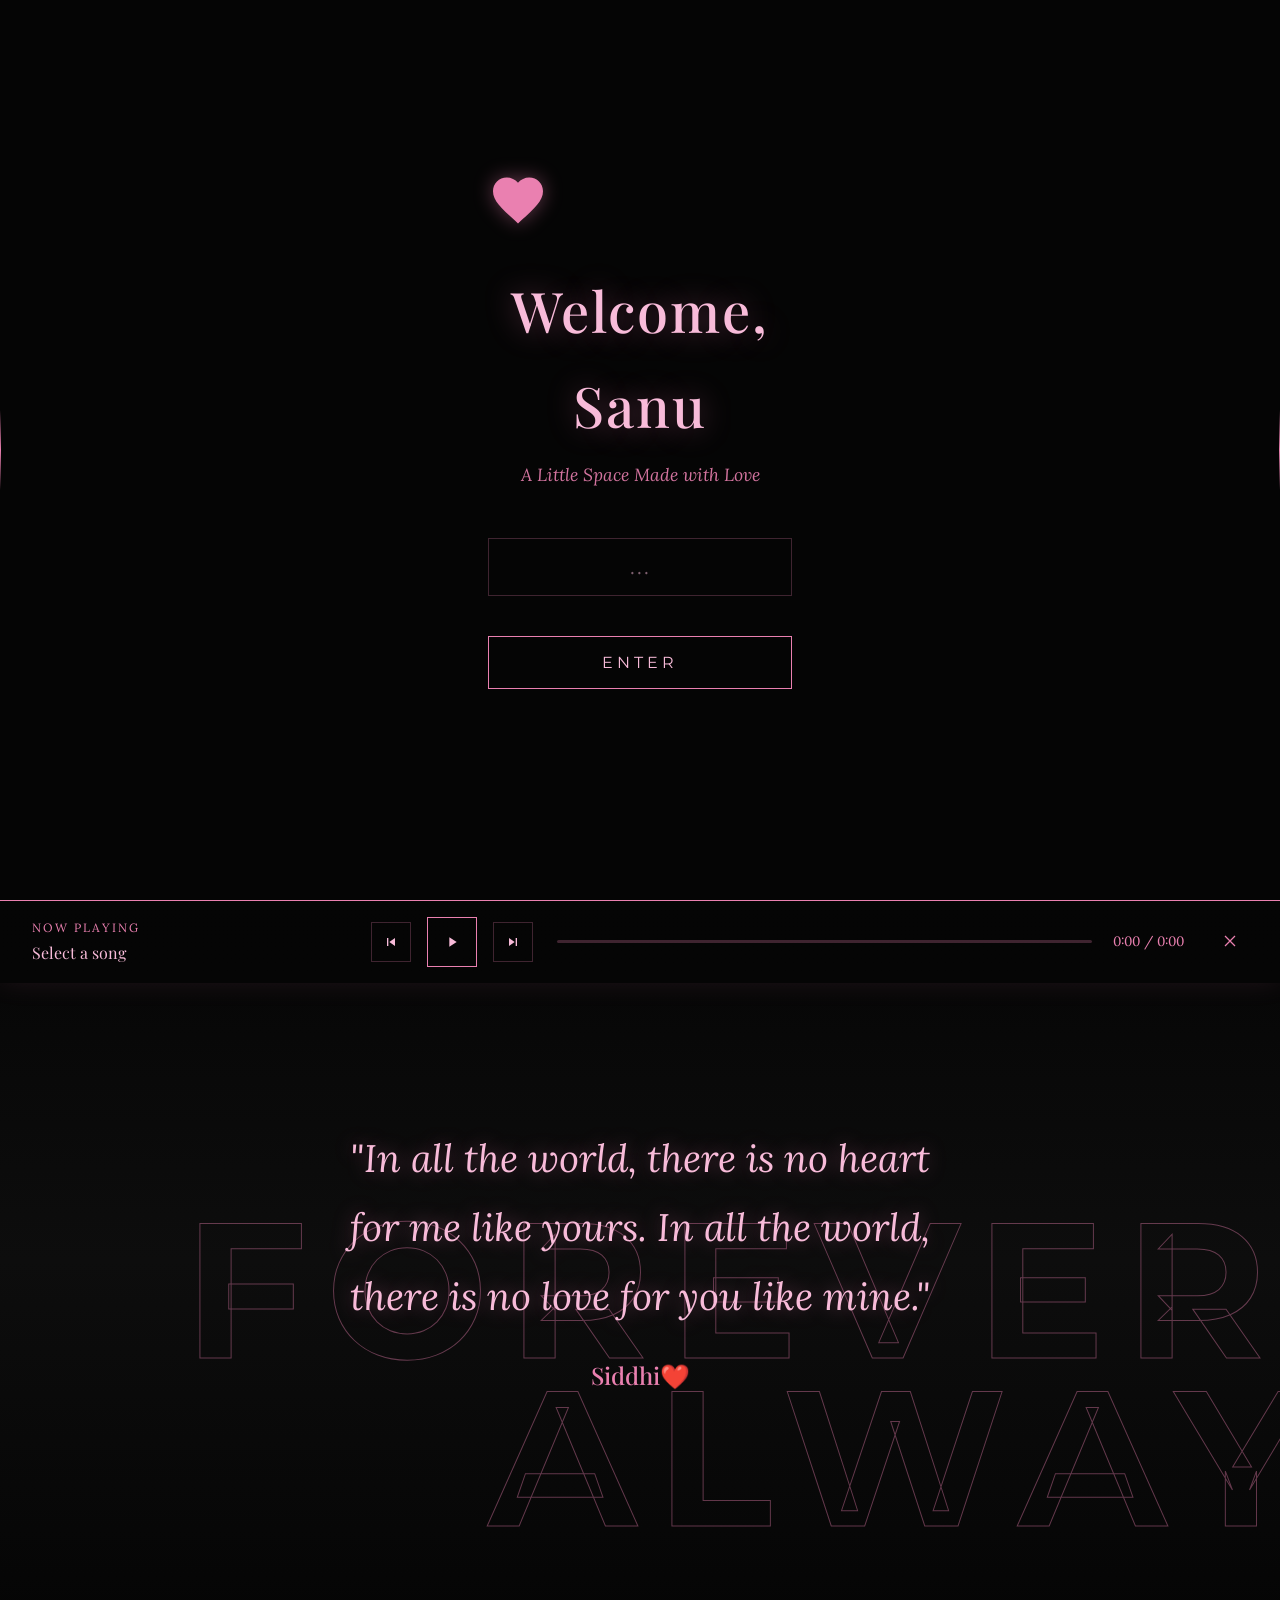
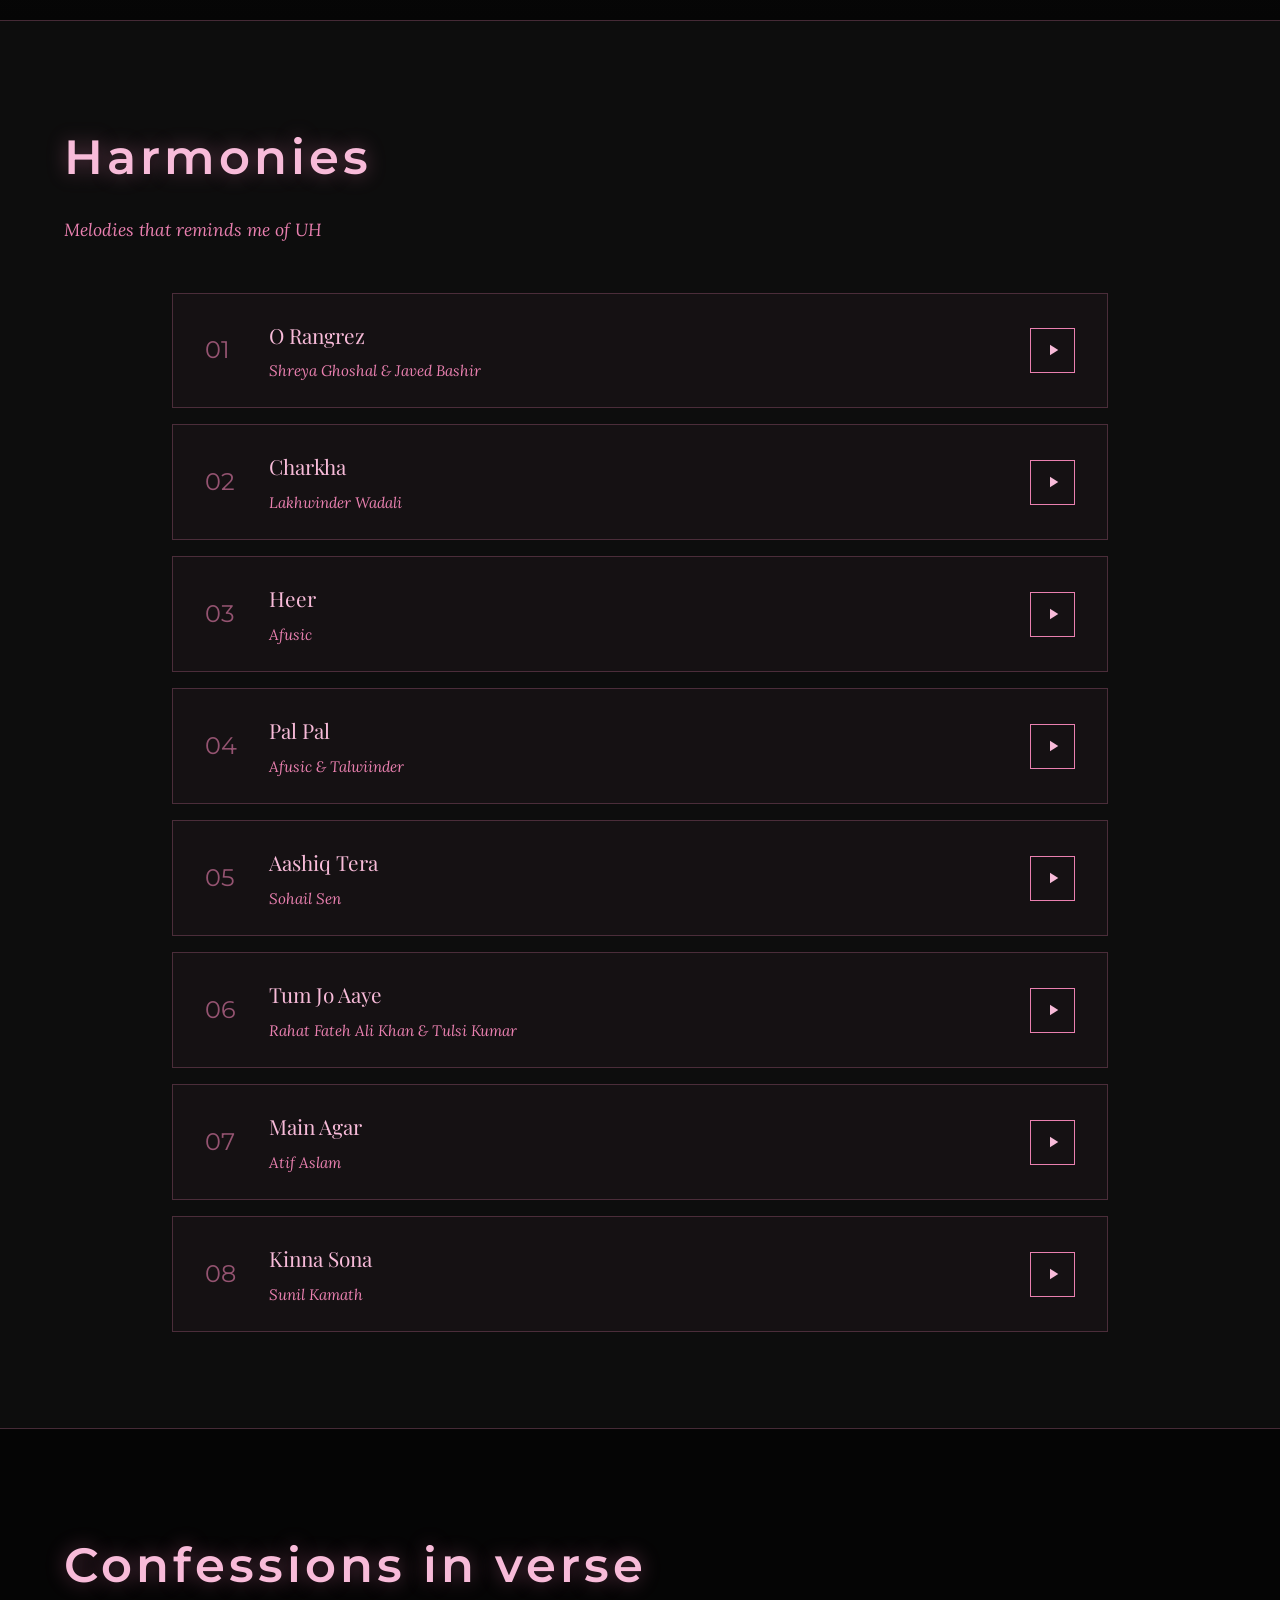
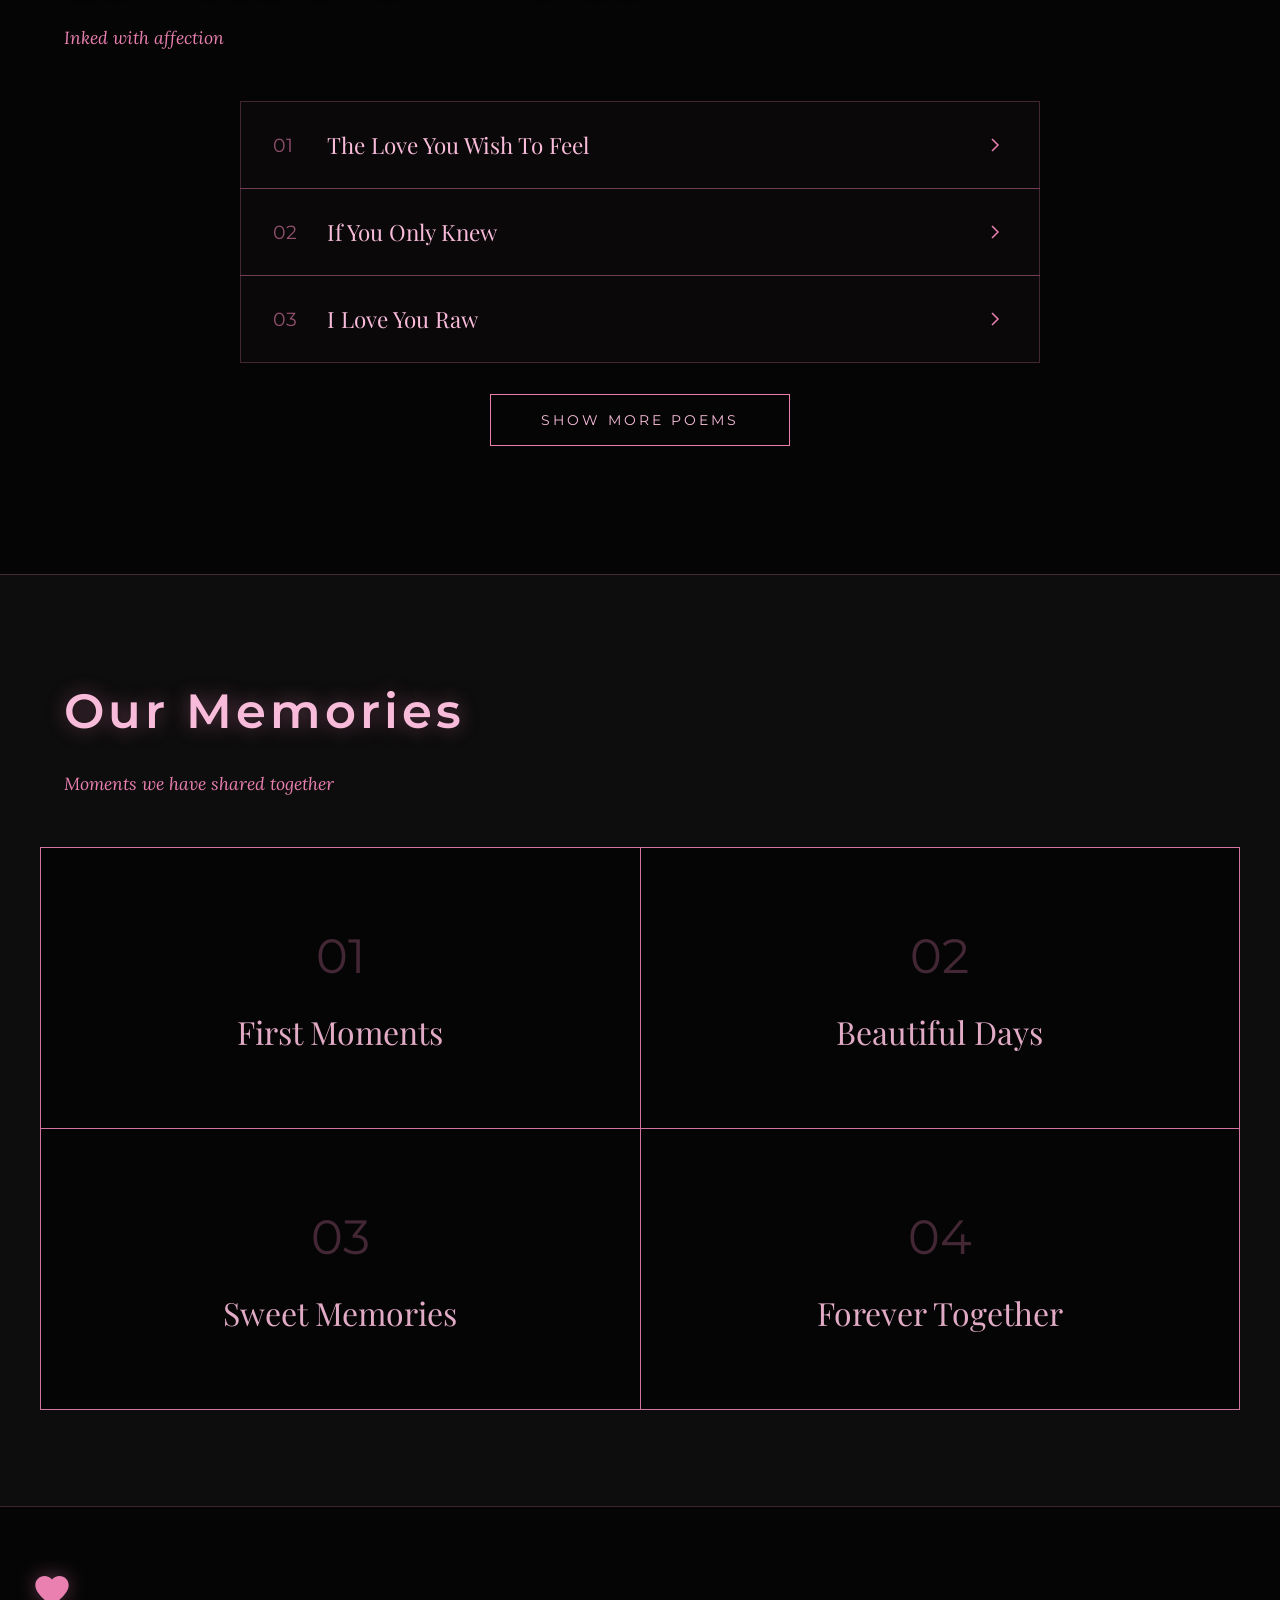
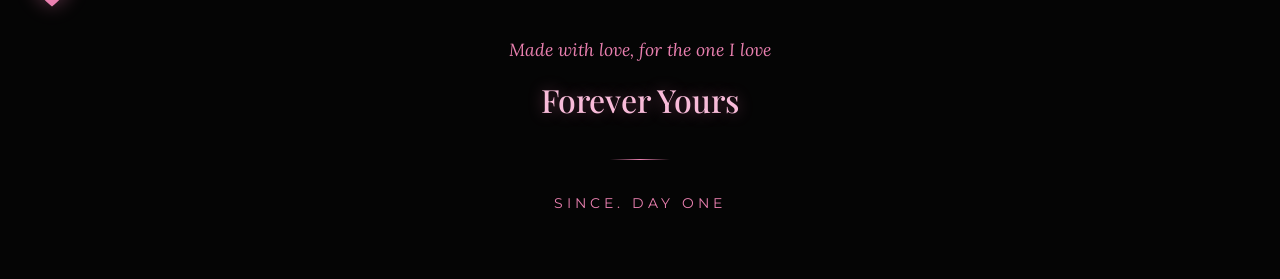
==== commit 976edb85: "Initial commit with login page" ====
--- a/index.html
+++ b/index.html
@@ -3,577 +3,2836 @@
 <head>
     <meta charset="UTF-8">
     <meta name="viewport" content="width=device-width, initial-scale=1.0">
-    <title>Document</title>
-    <link rel="stylesheet" href="https://cdnjs.cloudflare.com/ajax/libs/OwlCarousel2/2.3.4/assets/owl.carousel.min.css">
-    <link rel="stylesheet" href="https://cdnjs.cloudflare.com/ajax/libs/OwlCarousel2/2.3.4/assets/owl.theme.default.min.css">
-   <link rel="stylesheet" href="style.css">
+    <title>For My Beloved Siddhi</title>
+    <style>
+        @import url('https://fonts.googleapis.com/css2?family=Playfair+Display:wght@400;500;600;700&family=Lora:ital,wght@0,400;0,500;0,600;1,400&family=Montserrat:wght@300;400;500;600;700&display=swap');
+
+        :root {
+            --bg-black: #050505;
+            --bg-dark: #0d0d0d;
+            --text-white: #ffffff;
+            --text-cream: #f5f0eb;
+            --love-red: #e91e63;
+            --love-pink: #ea80b0;
+            --soft-pink: #f8bbd9;
+            --muted-rose: #d4627b;
+            --accent-gold: #d4af37;
+            --border-subtle: rgba(234, 128, 176, 0.25);
+            --glow-pink: rgba(234, 128, 176, 0.4);
+        }
+
+        * {
+            margin: 0;
+            padding: 0;
+            box-sizing: border-box;
+        }
+
+        html {
+            scroll-behavior: smooth;
+        }
+
+        body {
+            font-family: 'Lora', serif;
+            background: var(--bg-black);
+            color: var(--text-cream);
+            overflow-x: hidden;
+            line-height: 1.7;
+        }
+
+        ::selection {
+            background: var(--muted-rose);
+            color: var(--bg-black);
+        }
+
+        /* Login Screen */
+        .login-overlay {
+            position: fixed;
+            top: 0;
+            left: 0;
+            width: 100%;
+            height: 100%;
+            background: var(--bg-black);
+            z-index: 10000;
+            display: flex;
+            align-items: center;
+            justify-content: center;
+            transition: opacity 0.8s ease, visibility 0.8s ease;
+        }
+
+        .login-overlay.hidden {
+            opacity: 0;
+            visibility: hidden;
+            pointer-events: none;
+        }
+
+        .login-container {
+            text-align: center;
+            padding: 3rem;
+            max-width: 400px;
+            width: 90%;
+        }
+
+        .login-title {
+            font-family: 'Playfair Display', serif;
+            font-size: clamp(2.5rem, 6vw, 3.5rem);
+            color: var(--soft-pink);
+            margin-bottom: 0.5rem;
+            font-weight: 500;
+            text-shadow: 0 0 30px var(--glow-pink);
+            letter-spacing: 2px;
+        }
+
+        .login-subtitle {
+            font-family: 'Lora', serif;
+            font-size: 1.1rem;
+            color: var(--love-pink);
+            margin-bottom: 3rem;
+            font-style: italic;
+            opacity: 0.9;
+        }
+
+        .login-heart {
+            width: 60px;
+            height: 60px;
+            margin-bottom: 2rem;
+            animation: heartPulse 2s ease-in-out infinite;
+        }
+
+        @keyframes heartPulse {
+            0%, 100% { transform: scale(1); }
+            50% { transform: scale(1.1); }
+        }
+
+        .login-heart svg {
+            width: 100%;
+            height: 100%;
+            fill: var(--love-pink);
+            filter: drop-shadow(0 0 10px var(--glow-pink));
+        }
+
+        .login-input-group {
+            position: relative;
+            margin-bottom: 1.5rem;
+        }
+
+        .login-input {
+            width: 100%;
+            padding: 1rem 1.5rem;
+            font-family: 'Lora', serif;
+            font-size: 1.2rem;
+            background: transparent;
+            border: 1px solid var(--border-subtle);
+            color: var(--text-cream);
+            text-align: center;
+            letter-spacing: 8px;
+            transition: all 0.3s ease;
+        }
+
+        .login-input:focus {
+            outline: none;
+            border-color: var(--love-pink);
+            box-shadow: 0 0 25px var(--glow-pink);
+        }
+
+        .login-input::placeholder {
+            letter-spacing: 2px;
+            color: rgba(248, 187, 217, 0.5);
+        }
+
+        .login-btn {
+            width: 100%;
+            padding: 1rem 2rem;
+            font-family: 'Montserrat', sans-serif;
+            font-size: 1rem;
+            background: transparent;
+            border: 1px solid var(--love-pink);
+            color: var(--soft-pink);
+            cursor: pointer;
+            letter-spacing: 4px;
+            text-transform: uppercase;
+            transition: all 0.4s ease;
+            margin-top: 1rem;
+        }
+
+        .login-btn:hover {
+            background: var(--love-pink);
+            color: var(--bg-black);
+            box-shadow: 0 0 30px var(--glow-pink);
+        }
+
+        .login-error {
+            color: var(--love-red);
+            font-size: 0.9rem;
+            margin-top: 1rem;
+            opacity: 0;
+            transition: opacity 0.3s ease;
+            font-style: italic;
+        }
+
+        .login-error.visible {
+            opacity: 1;
+        }
+
+        .login-decoration {
+            position: absolute;
+            width: 1px;
+            height: 80px;
+            background: linear-gradient(to bottom, transparent, var(--love-pink), transparent);
+        }
+
+        .login-decoration.left {
+            left: 0;
+            top: 50%;
+            transform: translateY(-50%);
+        }
+
+        .login-decoration.right {
+            right: 0;
+            top: 50%;
+            transform: translateY(-50%);
+        }
+
+        /* Navbar */
+        .navbar {
+            position: fixed;
+            top: 0;
+            left: 0;
+            width: 100%;
+            padding: 1.2rem 3rem;
+            display: flex;
+            justify-content: space-between;
+            align-items: center;
+            z-index: 1000;
+            opacity: 0;
+            transform: translateY(-100%);
+            transition: all 0.6s cubic-bezier(0.4, 0, 0.2, 1);
+            background: linear-gradient(to bottom, rgba(5, 5, 5, 0.98), rgba(5, 5, 5, 0.9));
+            backdrop-filter: blur(15px);
+            border-bottom: 1px solid var(--border-subtle);
+        }
+
+        .navbar.visible {
+            opacity: 1;
+            transform: translateY(0);
+        }
+
+        .navbar-brand {
+            font-family: 'Montserrat', sans-serif;
+            font-size: 1.8rem;
+            color: var(--soft-pink);
+            font-weight: 600;
+            letter-spacing: 4px;
+            text-shadow: 0 0 15px var(--glow-pink);
+        }
+
+        .navbar-center {
+            display: flex;
+            align-items: center;
+            gap: 1rem;
+        }
+
+        .day-counter-wrapper {
+            display: flex;
+            align-items: center;
+            gap: 0.8rem;
+            padding: 0.6rem 1.5rem;
+            border: 1px solid var(--border-subtle);
+            background: rgba(234, 128, 176, 0.05);
+        }
+
+        .day-number {
+            font-family: 'Montserrat', sans-serif;
+            font-size: 1.1rem;
+            color: var(--soft-pink);
+            font-weight: 500;
+            letter-spacing: 2px;
+        }
+
+        .day-separator {
+            width: 1px;
+            height: 16px;
+            background: var(--love-pink);
+            opacity: 0.5;
+        }
+
+        .day-text {
+            font-family: 'Lora', serif;
+            font-size: 0.85rem;
+            color: var(--love-pink);
+            font-style: italic;
+        }
+
+        .navbar-heart {
+            cursor: pointer;
+            width: 28px;
+            height: 28px;
+            fill: none;
+            stroke: var(--love-pink);
+            stroke-width: 1.5;
+            transition: all 0.4s ease;
+            filter: drop-shadow(0 0 5px var(--glow-pink));
+        }
+
+        .navbar-heart:hover,
+        .navbar-heart.filled {
+            fill: var(--love-red);
+            stroke: var(--love-red);
+            transform: scale(1.2);
+            filter: drop-shadow(0 0 15px var(--love-red));
+        }
+
+        /* Love Message */
+        .love-message {
+            position: fixed;
+            top: 50%;
+            left: 50%;
+            transform: translate(-50%, -50%) scale(0);
+            background: linear-gradient(135deg, var(--bg-dark), rgba(20, 10, 15, 0.98));
+            border: 1px solid var(--love-pink);
+            color: var(--soft-pink);
+            padding: 3rem 4rem;
+            font-family: 'Playfair Display', serif;
+            font-size: 2.5rem;
+            font-weight: 500;
+            z-index: 2000;
+            text-align: center;
+            opacity: 0;
+            transition: all 0.6s cubic-bezier(0.175, 0.885, 0.32, 1.275);
+            box-shadow: 0 0 50px var(--glow-pink);
+            text-shadow: 0 0 20px var(--glow-pink);
+        }
+
+        .love-message.active {
+            transform: translate(-50%, -50%) scale(1);
+            opacity: 1;
+        }
+
+        .love-message-heart {
+            width: 35px;
+            height: 35px;
+            fill: var(--love-red);
+            margin-left: 0.5rem;
+            vertical-align: middle;
+            filter: drop-shadow(0 0 10px var(--love-red));
+        }
+
+        .heart-particles {
+            position: fixed;
+            width: 100%;
+            height: 100%;
+            top: 0;
+            left: 0;
+            pointer-events: none;
+            z-index: 1999;
+        }
+
+        .heart-particle {
+            position: absolute;
+            width: 20px;
+            height: 20px;
+            opacity: 0;
+            animation: floatUp 4s ease-out forwards;
+        }
+
+        .heart-particle svg {
+            width: 100%;
+            height: 100%;
+            fill: var(--love-pink);
+            filter: drop-shadow(0 0 5px var(--glow-pink));
+        }
+
+        @keyframes floatUp {
+            0% {
+                opacity: 0;
+                transform: translateY(20px) scale(0.5) rotate(0deg);
+            }
+            15% {
+                opacity: 1;
+            }
+            85% {
+                opacity: 0.8;
+            }
+            100% {
+                opacity: 0;
+                transform: translateY(-250px) translateX(var(--drift)) scale(1) rotate(360deg);
+            }
+        }
+
+        /* Hero Section */
+        .hero-section {
+            position: relative;
+            min-height: 100vh;
+            display: flex;
+            align-items: center;
+            justify-content: center;
+            padding: 2rem;
+            overflow: hidden;
+            background: radial-gradient(ellipse at center, rgba(234, 128, 176, 0.03) 0%, transparent 70%);
+        }
+
+        .hero-content {
+            position: relative;
+            width: 90%;
+            max-width: 1000px;
+            text-align: center;
+            z-index: 2;
+        }
+
+        .hero-image {
+            position: absolute;
+            width: 550px;
+            height: 380px;
+            top: 65%;
+            left: 50%;
+            transform: translate(-50%, 100vh);
+            opacity: 0;
+            transition: all 1s ease-out;
+            overflow: hidden;
+            z-index: 3;
+            border: 1px solid var(--love-pink);
+            box-shadow: 0 0 40px var(--glow-pink);
+        }
+
+        .hero-image.visible {
+            opacity: 1;
+            transform: translate(-50%, -50%);
+        }
+
+        .hero-image img {
+            width: 100%;
+            height: 100%;
+            object-fit: cover;
+            filter: grayscale(10%) contrast(1.05);
+        }
+
+        .hero-text {
+            font-family: "Playfair Display", serif;
+            font-size: clamp(2rem, 5vw, 3.5rem);
+            line-height: 1.5;
+            font-weight: 400;
+            color: var(--soft-pink);
+            position: relative;
+            z-index: 1;
+            width: 90%;
+            max-width: 900px;
+            margin: 0 auto;
+            padding: 2rem 0;
+            text-shadow: 0 0 30px var(--glow-pink);
+        }
+
+        .hero-subtitle {
+            font-family: 'Lora', serif;
+            font-size: clamp(1rem, 2vw, 1.3rem);
+            color: var(--love-pink);
+            font-style: italic;
+            margin-top: 1.5rem;
+            opacity: 0.9;
+            letter-spacing: 2px;
+        }
+
+        .hero-decoration {
+            position: absolute;
+            width: 200px;
+            height: 1px;
+            background: linear-gradient(to right, transparent, var(--love-pink), transparent);
+            bottom: -20px;
+            left: 50%;
+            transform: translateX(-50%);
+        }
+
+        /* Scroll indicator */
+        .scroll-indicator {
+            position: absolute;
+            bottom: 40px;
+            left: 50%;
+            transform: translateX(-50%);
+            display: flex;
+            flex-direction: column;
+            align-items: center;
+            gap: 0.5rem;
+            opacity: 0.7;
+            animation: bounce 2s infinite;
+        }
+
+        .scroll-indicator span {
+            font-family: 'Lora', serif;
+            font-size: 0.8rem;
+            color: var(--love-pink);
+            letter-spacing: 2px;
+            text-transform: uppercase;
+        }
+
+        .scroll-indicator svg {
+            width: 20px;
+            height: 20px;
+            stroke: var(--love-pink);
+            fill: none;
+            stroke-width: 2;
+        }
+
+        @keyframes bounce {
+            0%, 20%, 50%, 80%, 100% { transform: translateX(-50%) translateY(0); }
+            40% { transform: translateX(-50%) translateY(10px); }
+            60% { transform: translateX(-50%) translateY(5px); }
+        }
+
+        /* Parallax Section */
+        .parallax-section {
+            position: relative;
+            min-height: 80vh;
+            display: flex;
+            align-items: center;
+            justify-content: center;
+            overflow: hidden;
+            background: linear-gradient(to bottom, var(--bg-black), var(--bg-dark), var(--bg-black));
+        }
+
+        .parallax-container {
+            position: relative;
+            width: 100%;
+            height: 100%;
+        }
+
+        .parallax-layer {
+            position: absolute;
+            width: 200%;
+            height: 100%;
+            display: flex;
+            align-items: center;
+        }
+
+        .parallax-text {
+            font-size: clamp(4rem, 15vw, 12rem);
+            font-family: 'Montserrat', sans-serif;
+            font-weight: 700;
+            color: transparent;
+            -webkit-text-stroke: 1px var(--love-pink);
+            opacity: 0.4;
+            white-space: nowrap;
+            position: absolute;
+            will-change: transform;
+            letter-spacing: 20px;
+        }
+
+        .parallax-text.solid {
+            -webkit-text-stroke: none;
+            color: var(--love-pink);
+            opacity: 0.1;
+        }
+
+        .parallax-center-text {
+            position: relative;
+            z-index: 2;
+            text-align: center;
+            padding: 2rem;
+        }
+
+        .parallax-quote {
+            font-family: 'Lora', serif;
+            font-size: clamp(1.5rem, 3vw, 2.5rem);
+            font-style: italic;
+            color: var(--soft-pink);
+            max-width: 600px;
+            margin: 0 auto;
+            line-height: 1.8;
+            text-shadow: 0 0 20px var(--glow-pink);
+        }
+
+        .parallax-quote-author {
+            font-family: 'Playfair Display', serif;
+            font-size: 1.5rem;
+            color: var(--love-pink);
+            margin-top: 1.5rem;
+            font-weight: 500;
+        }
+
+        /* Music Section */
+        .music-section {
+            width: 100%;
+            padding: 6rem 2rem;
+            position: relative;
+            background: var(--bg-dark);
+            border-top: 1px solid var(--border-subtle);
+            border-bottom: 1px solid var(--border-subtle);
+        }
+
+        .section-heading {
+            font-family: 'Montserrat', sans-serif;
+            font-size: clamp(2rem, 4vw, 3rem);
+            color: var(--soft-pink);
+            margin-bottom: 1rem;
+            text-align: left;
+            padding-left: 2rem;
+            letter-spacing: 4px;
+            font-weight: 600;
+            text-shadow: 0 0 20px var(--glow-pink);
+        }
+
+        .section-subheading {
+            font-family: 'Lora', serif;
+            font-size: 1.1rem;
+            color: var(--love-pink);
+            font-style: italic;
+            padding-left: 2rem;
+            margin-bottom: 3rem;
+        }
+
+        .music-container {
+            max-width: 1000px;
+            margin: 0 auto;
+            padding: 0 2rem;
+        }
+
+        .music-list {
+            display: flex;
+            flex-direction: column;
+            gap: 1rem;
+        }
+
+        .music-item {
+            display: flex;
+            align-items: center;
+            gap: 1.5rem;
+            padding: 1.5rem 2rem;
+            background: rgba(234, 128, 176, 0.03);
+            border: 1px solid var(--border-subtle);
+            cursor: pointer;
+            transition: all 0.3s ease;
+        }
+
+        .music-item:hover {
+            background: rgba(234, 128, 176, 0.1);
+            border-color: var(--love-pink);
+            box-shadow: 0 0 20px rgba(234, 128, 176, 0.15);
+        }
+
+        .music-item.playing {
+            background: rgba(234, 128, 176, 0.15);
+            border-color: var(--love-pink);
+            box-shadow: 0 0 30px rgba(234, 128, 176, 0.2);
+        }
+
+        .music-number {
+            font-family: 'Montserrat', sans-serif;
+            font-size: 1.5rem;
+            color: var(--love-pink);
+            opacity: 0.6;
+            min-width: 40px;
+        }
+
+        .music-info {
+            flex: 1;
+            min-width: 0;
+        }
+
+        .music-title {
+            font-family: 'Playfair Display', serif;
+            font-size: 1.3rem;
+            color: var(--soft-pink);
+            margin-bottom: 0.3rem;
+        }
+
+        .music-artist {
+            font-family: 'Lora', serif;
+            font-size: 0.95rem;
+            color: var(--love-pink);
+            font-style: italic;
+        }
+
+        .music-lyrics-preview {
+            font-family: 'Lora', serif;
+            font-size: 0.9rem;
+            color: var(--text-cream);
+            opacity: 0.7;
+            font-style: italic;
+            margin-top: 0.5rem;
+            display: none;
+            max-height: 100px;
+            overflow-y: auto;
+            line-height: 1.6;
+            padding-right: 10px;
+        }
+
+        .music-lyrics-preview::-webkit-scrollbar {
+            width: 4px;
+        }
+
+        .music-lyrics-preview::-webkit-scrollbar-track {
+            background: rgba(234, 128, 176, 0.1);
+        }
+
+        .music-lyrics-preview::-webkit-scrollbar-thumb {
+            background: var(--love-pink);
+            border-radius: 2px;
+        }
+
+        .music-item.playing .music-lyrics-preview {
+            display: block;
+        }
+
+        .music-play-btn {
+            width: 45px;
+            height: 45px;
+            border: 1px solid var(--love-pink);
+            background: transparent;
+            cursor: pointer;
+            display: flex;
+            align-items: center;
+            justify-content: center;
+            transition: all 0.3s ease;
+            flex-shrink: 0;
+        }
+
+        .music-play-btn:hover {
+            background: var(--love-pink);
+            box-shadow: 0 0 15px var(--glow-pink);
+        }
+
+        .music-play-btn svg {
+            width: 18px;
+            height: 18px;
+            fill: var(--soft-pink);
+        }
+
+        .music-play-btn:hover svg {
+            fill: var(--bg-black);
+        }
+
+        /* Floating Music Player */
+        .music-player {
+            position: fixed;
+            bottom: 0;
+            left: 0;
+            width: 100%;
+            background: linear-gradient(to top, var(--bg-black), rgba(5, 5, 5, 0.98));
+            border-top: 1px solid var(--love-pink);
+            padding: 1rem 2rem;
+            z-index: 900;
+            display: flex;
+            align-items: center;
+            justify-content: space-between;
+            gap: 1.5rem;
+            transform: translateY(100%);
+            transition: transform 0.4s ease;
+            box-shadow: 0 -5px 30px rgba(234, 128, 176, 0.15);
+        }
+
+        .music-player.visible {
+            transform: translateY(0);
+        }
+
+        .player-info {
+            display: flex;
+            align-items: center;
+            gap: 1rem;
+            flex: 1;
+            min-width: 0;
+        }
+
+        .player-now-playing {
+            font-family: 'Lora', serif;
+            font-size: 0.75rem;
+            color: var(--love-pink);
+            text-transform: uppercase;
+            letter-spacing: 2px;
+        }
+
+        .player-title {
+            font-family: 'Playfair Display', serif;
+            font-size: 1rem;
+            color: var(--soft-pink);
+            white-space: nowrap;
+            overflow: hidden;
+            text-overflow: ellipsis;
+        }
+
+        .player-controls {
+            display: flex;
+            align-items: center;
+            gap: 1rem;
+        }
+
+        .player-btn {
+            width: 40px;
+            height: 40px;
+            background: transparent;
+            border: 1px solid var(--border-subtle);
+            cursor: pointer;
+            display: flex;
+            align-items: center;
+            justify-content: center;
+            transition: all 0.3s ease;
+        }
+
+        .player-btn:hover {
+            border-color: var(--love-pink);
+            box-shadow: 0 0 10px var(--glow-pink);
+        }
+
+        .player-btn svg {
+            width: 16px;
+            height: 16px;
+            fill: var(--soft-pink);
+        }
+
+        .player-btn.main {
+            width: 50px;
+            height: 50px;
+            border-color: var(--love-pink);
+        }
+
+        .player-progress {
+            flex: 2;
+            display: flex;
+            align-items: center;
+            gap: 1rem;
+        }
+
+        .progress-bar {
+            flex: 1;
+            height: 3px;
+            background: var(--border-subtle);
+            cursor: pointer;
+            position: relative;
+            border-radius: 2px;
+        }
+
+        .progress-fill {
+            height: 100%;
+            background: linear-gradient(to right, var(--love-pink), var(--soft-pink));
+            width: 0%;
+            transition: width 0.1s linear;
+            border-radius: 2px;
+            box-shadow: 0 0 10px var(--glow-pink);
+        }
+
+        .player-time {
+            font-family: 'Lora', serif;
+            font-size: 0.85rem;
+            color: var(--love-pink);
+            min-width: 80px;
+            text-align: center;
+        }
+
+        .player-close {
+            background: transparent;
+            border: none;
+            cursor: pointer;
+            padding: 0.5rem;
+        }
+
+        .player-close svg {
+            width: 20px;
+            height: 20px;
+            stroke: var(--love-pink);
+            stroke-width: 1.5;
+            fill: none;
+            transition: all 0.3s ease;
+        }
+
+        .player-close:hover svg {
+            stroke: var(--soft-pink);
+        }
+
+        /* Poems Section */
+        .poems-section {
+            width: 100%;
+            padding: 6rem 2rem;
+            position: relative;
+        }
+
+        .poems-container {
+            max-width: 800px;
+            margin: 0 auto;
+        }
+
+        .poem-card {
+            border: 1px solid var(--border-subtle);
+            margin-bottom: -1px;
+            cursor: pointer;
+            transition: all 0.3s ease;
+            background: rgba(234, 128, 176, 0.02);
+        }
+
+        .poem-card:hover {
+            background: rgba(234, 128, 176, 0.08);
+            border-color: var(--love-pink);
+        }
+
+        .poem-card-header {
+            display: flex;
+            align-items: center;
+            justify-content: space-between;
+            padding: 1.5rem 2rem;
+        }
+
+        .poem-header-content {
+            display: flex;
+            align-items: center;
+            gap: 1.5rem;
+        }
+
+        .poem-number {
+            font-family: 'Montserrat', sans-serif;
+            font-size: 1.2rem;
+            color: var(--love-pink);
+            opacity: 0.6;
+            min-width: 30px;
+        }
+
+        .poem-title {
+            font-family: 'Playfair Display', serif;
+            font-size: 1.4rem;
+            color: var(--soft-pink);
+            font-weight: 400;
+        }
+
+        .poem-card-icon {
+            width: 24px;
+            height: 24px;
+        }
+
+        .poem-card-icon svg {
+            width: 100%;
+            height: 100%;
+            stroke: var(--love-pink);
+            stroke-width: 1.5;
+            fill: none;
+        }
+
+        /* Show More Button */
+        .show-more-btn {
+            display: block;
+            width: 100%;
+            max-width: 300px;
+            margin: 2rem auto;
+            padding: 1rem 2rem;
+            font-family: 'Montserrat', sans-serif;
+            font-size: 0.9rem;
+            background: transparent;
+            border: 1px solid var(--love-pink);
+            color: var(--soft-pink);
+            cursor: pointer;
+            letter-spacing: 3px;
+            text-transform: uppercase;
+            transition: all 0.4s ease;
+        }
+
+        .show-more-btn:hover {
+            background: var(--love-pink);
+            color: var(--bg-black);
+            box-shadow: 0 0 25px var(--glow-pink);
+        }
+
+        .show-more-btn.hidden {
+            display: none;
+        }
+
+        /* Poem Modal */
+        .poem-modal {
+            position: fixed;
+            top: 0;
+            left: 0;
+            width: 100%;
+            height: 100%;
+            background: rgba(5, 5, 5, 0.95);
+            backdrop-filter: blur(10px);
+            z-index: 3000;
+            display: none;
+            align-items: center;
+            justify-content: center;
+            opacity: 0;
+            transition: opacity 0.4s ease;
+        }
+
+        .poem-modal.active {
+            display: flex;
+            opacity: 1;
+        }
+
+        .poem-modal-content {
+            position: relative;
+            width: 90%;
+            max-width: 700px;
+            max-height: 85vh;
+            background: linear-gradient(135deg, var(--bg-dark), rgba(20, 10, 15, 0.98));
+            border: 1px solid var(--love-pink);
+            padding: 3rem;
+            overflow-y: auto;
+            animation: modalSlideIn 0.4s ease;
+            box-shadow: 0 0 60px var(--glow-pink);
+        }
+
+        @keyframes modalSlideIn {
+            from {
+                opacity: 0;
+                transform: translateY(30px) scale(0.95);
+            }
+            to {
+                opacity: 1;
+                transform: translateY(0) scale(1);
+            }
+        }
+
+        .poem-modal-close {
+            position: absolute;
+            top: 1.5rem;
+            right: 1.5rem;
+            width: 40px;
+            height: 40px;
+            background: transparent;
+            border: 1px solid var(--border-subtle);
+            cursor: pointer;
+            display: flex;
+            align-items: center;
+            justify-content: center;
+            transition: all 0.3s ease;
+        }
+
+        .poem-modal-close:hover {
+            border-color: var(--love-pink);
+            background: rgba(234, 128, 176, 0.1);
+        }
+
+        .poem-modal-close svg {
+            width: 20px;
+            height: 20px;
+            stroke: var(--love-pink);
+            stroke-width: 1.5;
+            fill: none;
+        }
+
+        .poem-modal-title {
+            font-family: 'Playfair Display', serif;
+            font-size: clamp(2rem, 5vw, 3rem);
+            color: var(--soft-pink);
+            margin-bottom: 0.5rem;
+            font-weight: 500;
+            text-shadow: 0 0 20px var(--glow-pink);
+        }
+
+        .poem-modal-divider {
+            width: 100px;
+            height: 1px;
+            background: linear-gradient(to right, transparent, var(--love-pink), transparent);
+            margin: 1.5rem 0 2rem;
+        }
+
+        .poem-modal-text {
+            font-family: 'Lora', serif;
+            font-size: 1.2rem;
+            line-height: 2.2;
+            color: var(--text-cream);
+            font-style: italic;
+            white-space: pre-line;
+        }
+
+        .poem-modal-dedication {
+            font-family: 'Playfair Display', serif;
+            font-size: 1.5rem;
+            color: var(--love-pink);
+            margin-top: 2.5rem;
+            text-align: right;
+            font-weight: 500;
+        }
+
+        /* Memory Gallery */
+        .memory-gallery {
+            width: 100%;
+            padding: 6rem 2rem;
+            position: relative;
+            background: var(--bg-dark);
+            border-top: 1px solid var(--border-subtle);
+        }
+
+        .memory-grid {
+            display: grid;
+            grid-template-columns: repeat(2, 1fr);
+            gap: 1px;
+            background: var(--love-pink);
+            max-width: 1200px;
+            margin: 0 auto;
+            border: 1px solid var(--love-pink);
+            opacity: 0.9;
+        }
+
+        .memory-item {
+            width: 100%;
+            height: 280px;
+            background: var(--bg-black);
+            cursor: pointer;
+            display: flex;
+            align-items: center;
+            justify-content: center;
+            position: relative;
+            overflow: hidden;
+            transition: all 0.4s ease;
+        }
+
+        .memory-item:hover {
+            background: rgba(234, 128, 176, 0.08);
+        }
+
+        .memory-item::before {
+            content: '';
+            position: absolute;
+            top: 0;
+            left: 0;
+            width: 100%;
+            height: 100%;
+            background: linear-gradient(45deg, transparent, rgba(234, 128, 176, 0.1), transparent);
+            opacity: 0;
+            transition: opacity 0.4s ease;
+        }
+
+        .memory-item:hover::before {
+            opacity: 1;
+        }
+
+        .memory-content {
+            text-align: center;
+            z-index: 2;
+        }
+
+        .memory-number {
+            font-family: 'Montserrat', sans-serif;
+            font-size: 3rem;
+            color: var(--love-pink);
+            opacity: 0.3;
+            margin-bottom: 0.5rem;
+        }
+
+        .memory-title {
+            font-family: 'Playfair Display', serif;
+            font-size: clamp(1.5rem, 2.5vw, 2rem);
+            color: var(--soft-pink);
+            font-weight: 400;
+            transition: all 0.4s ease;
+        }
+
+        .memory-item:hover .memory-title {
+            transform: translateY(-5px);
+            text-shadow: 0 0 20px var(--glow-pink);
+        }
+
+        /* Carousel */
+        .carousel-overlay {
+            position: fixed;
+            top: 0;
+            left: 0;
+            width: 100%;
+            height: 100%;
+            background: rgba(5, 5, 5, 0.98);
+            z-index: 3000;
+            display: none;
+            align-items: center;
+            justify-content: center;
+            opacity: 0;
+            transition: opacity 0.4s ease;
+        }
+
+        .carousel-overlay.active {
+            display: flex;
+            opacity: 1;
+        }
+
+        .carousel-container {
+            position: relative;
+            width: 90%;
+            max-width: 900px;
+            height: 80vh;
+            display: flex;
+            align-items: center;
+            justify-content: center;
+        }
+
+        .carousel-slide {
+            display: none;
+            flex-direction: column;
+            align-items: center;
+            width: 100%;
+            animation: fadeIn 0.5s ease;
+        }
+
+        .carousel-slide.active {
+            display: flex;
+        }
+
+        @keyframes fadeIn {
+            from { opacity: 0; transform: translateY(20px); }
+            to { opacity: 1; transform: translateY(0); }
+        }
+
+        .carousel-image {
+            width: 100%;
+            max-width: 650px;
+            height: auto;
+            max-height: 55vh;
+            object-fit: contain;
+            margin-bottom: 2rem;
+            border: 1px solid var(--love-pink);
+            box-shadow: 0 0 30px var(--glow-pink);
+        }
+
+        .carousel-info {
+            text-align: center;
+            max-width: 550px;
+        }
+
+        .carousel-text {
+            font-family: 'Lora', serif;
+            font-size: clamp(1.1rem, 2vw, 1.3rem);
+            margin-bottom: 1rem;
+            line-height: 1.7;
+            color: var(--text-cream);
+            font-style: italic;
+        }
+
+        .carousel-meta {
+            font-family: 'Lora', serif;
+            font-size: 0.9rem;
+            color: var(--love-pink);
+            letter-spacing: 1px;
+        }
+
+        .carousel-nav {
+            position: absolute;
+            top: 50%;
+            transform: translateY(-50%);
+            background: transparent;
+            border: 1px solid var(--love-pink);
+            color: var(--soft-pink);
+            width: 50px;
+            height: 50px;
+            cursor: pointer;
+            font-size: 1.5rem;
+            display: flex;
+            align-items: center;
+            justify-content: center;
+            transition: all 0.3s ease;
+        }
+
+        .carousel-nav:hover {
+            background: rgba(234, 128, 176, 0.15);
+            box-shadow: 0 0 15px var(--glow-pink);
+        }
+
+        .carousel-prev { left: 0; }
+        .carousel-next { right: 0; }
+
+        .carousel-close {
+            position: absolute;
+            top: 20px;
+            right: 20px;
+            background: transparent;
+            border: 1px solid var(--border-subtle);
+            width: 45px;
+            height: 45px;
+            cursor: pointer;
+            display: flex;
+            align-items: center;
+            justify-content: center;
+            transition: all 0.3s ease;
+        }
+
+        .carousel-close:hover {
+            border-color: var(--love-pink);
+        }
+
+        .carousel-close svg {
+            width: 20px;
+            height: 20px;
+            stroke: var(--soft-pink);
+            stroke-width: 1.5;
+            fill: none;
+        }
+
+        .carousel-dots {
+            display: flex;
+            gap: 8px;
+            margin-top: 1.5rem;
+        }
+
+        .carousel-dot {
+            width: 8px;
+            height: 8px;
+            background: var(--border-subtle);
+            cursor: pointer;
+            transition: all 0.3s ease;
+        }
+
+        .carousel-dot.active {
+            background: var(--love-pink);
+            width: 24px;
+            box-shadow: 0 0 10px var(--glow-pink);
+        }
+
+        /* Footer */
+        .footer {
+            padding: 4rem 2rem;
+            text-align: center;
+            border-top: 1px solid var(--border-subtle);
+            background: var(--bg-black);
+        }
+
+        .footer-heart {
+            width: 40px;
+            height: 40px;
+            margin-bottom: 1.5rem;
+            animation: heartPulse 2s ease-in-out infinite;
+        }
+
+        .footer-heart svg {
+            width: 100%;
+            height: 100%;
+            fill: var(--love-pink);
+            filter: drop-shadow(0 0 10px var(--glow-pink));
+        }
+
+        .footer-text {
+            font-family: 'Lora', serif;
+            font-size: 1.1rem;
+            color: var(--love-pink);
+            font-style: italic;
+            margin-bottom: 0.5rem;
+        }
+
+        .footer-signature {
+            font-family: 'Playfair Display', serif;
+            font-size: 2rem;
+            color: var(--soft-pink);
+            font-weight: 500;
+            text-shadow: 0 0 15px var(--glow-pink);
+        }
+
+        .footer-date {
+            font-family: 'Montserrat', sans-serif;
+            font-size: 0.85rem;
+            color: var(--love-pink);
+            margin-top: 1.5rem;
+            letter-spacing: 4px;
+            text-transform: uppercase;
+        }
+
+        .footer-divider {
+            width: 60px;
+            height: 1px;
+            background: linear-gradient(to right, transparent, var(--love-pink), transparent);
+            margin: 2rem auto;
+        }
+
+        /* Floating Words - Updated Animation */
+        #ui {
+            position: absolute;
+            top: 0;
+            left: 0;
+            width: 100%;
+            height: 100%;
+            pointer-events: none;
+            z-index: 1;
+            overflow: hidden;
+        }
+
+        #ui .love {
+            position: absolute;
+            top: 50%;
+            left: 50%;
+            margin: -225px 0 0 -225px;
+            --i: 1;
+        }
+
+        #ui .love:last-child .love_word {
+            color: var(--love-pink);
+            font-size: 1.6rem;
+            text-shadow: 0 0 15px #fff;
+        }
+
+        #ui .love_word {
+            color: var(--love-pink);
+            font-family: 'Playfair Display', serif;
+            font-size: 1.4rem;
+            transform: translateY(-100%) rotateZ(-30deg);
+            text-shadow: 0 0 10px #fff;
+            letter-spacing: 2px;
+            white-space: nowrap;
+            opacity: 0.9;
+        }
+
+        #ui .love_horizontal {
+            animation: horizontal 10000ms infinite alternate ease-in-out;
+            animation-delay: calc(var(--i) * -300ms);
+        }
+
+        #ui .love_vertical {
+            animation: vertical 20000ms infinite linear;
+            animation-delay: calc(var(--i) * -300ms);
+        }
+
+        @keyframes horizontal {
+            from { transform: translateX(0px); }
+            to   { transform: translateX(450px); }
+        }
+
+        @keyframes vertical {
+            0%   { transform: translateY(180px); }
+            10%  { transform: translateY(45px); }
+            15%  { transform: translateY(4.5px); }
+            18%  { transform: translateY(0px); }
+            20%  { transform: translateY(4.5px); }
+            22%  { transform: translateY(34.61538px); }
+            24%  { transform: translateY(64.28571px); }
+            25%  { transform: translateY(112.5px); }
+            26%  { transform: translateY(64.28571px); }
+            28%  { transform: translateY(34.61538px); }
+            30%  { transform: translateY(4.5px); }
+            32%  { transform: translateY(0px); }
+            35%  { transform: translateY(4.5px); }
+            40%  { transform: translateY(45px); }
+            50%  { transform: translateY(180px); }
+            71%  { transform: translateY(428.57143px); }
+            72.5%{ transform: translateY(441.17647px); }
+            75%  { transform: translateY(450px); }
+            77.5%{ transform: translateY(441.17647px); }
+            79%  { transform: translateY(428.57143px); }
+            100% { transform: translateY(180px); }
+        }
+
+        /* Responsive */
+        @media (max-width: 768px) {
+            .navbar { 
+                padding: 1rem 1.5rem;
+                flex-wrap: wrap;
+                gap: 0.8rem;
+            }
+
+            .navbar-brand {
+                font-size: 1.5rem;
+            }
+
+            .navbar-center {
+                order: 3;
+                width: 100%;
+                justify-content: center;
+            }
+
+            .day-counter-wrapper {
+                padding: 0.5rem 1rem;
+            }
+
+            .day-number {
+                font-size: 0.95rem;
+            }
+
+            .day-text {
+                font-size: 0.75rem;
+            }
+
+            .login-container {
+                padding: 2rem 1.5rem;
+            }
+
+            .login-title {
+                font-size: 2.5rem;
+            }
+
+            .hero-image { 
+                width: 90%;
+                max-width: 320px;
+                height: 260px; 
+            }
+            
+            .hero-text { 
+                font-size: clamp(1.5rem, 5vw, 2rem); 
+            }
+
+            .love-message {
+                padding: 2rem;
+                font-size: 2rem;
+            }
+
+            .section-heading {
+                padding-left: 1rem;
+                font-size: clamp(1.8rem, 5vw, 2.5rem);
+            }
+
+            .section-subheading {
+                padding-left: 1rem;
+            }
+
+            .music-container,
+            .poems-container {
+                padding: 0 1rem;
+            }
+
+            .music-item {
+                padding: 1.2rem 1.5rem;
+                flex-wrap: wrap;
+            }
+
+            .music-number {
+                font-size: 1.2rem;
+                min-width: 30px;
+            }
+
+            .music-title {
+                font-size: 1.1rem;
+            }
+
+            .music-play-btn {
+                width: 40px;
+                height: 40px;
+            }
+
+            .music-player {
+                padding: 0.8rem 1rem;
+                flex-wrap: wrap;
+            }
+
+            .player-info {
+                width: 100%;
+                margin-bottom: 0.5rem;
+            }
+
+            .player-progress {
+                width: 100%;
+                order: 3;
+            }
+
+            .player-controls {
+                gap: 0.5rem;
+            }
+
+            .player-btn {
+                width: 35px;
+                height: 35px;
+            }
+
+            .player-btn.main {
+                width: 45px;
+                height: 45px;
+            }
+
+            .poem-card-header {
+                padding: 1.2rem 1.5rem;
+            }
+
+            .poem-title {
+                font-size: 1.2rem;
+            }
+
+            .poem-modal-content {
+                padding: 2rem 1.5rem;
+            }
+
+            .poem-modal-title {
+                font-size: 2rem;
+            }
+
+            .poem-modal-text {
+                font-size: 1.05rem;
+            }
+
+            .memory-grid { 
+                grid-template-columns: 1fr; 
+            }
+            
+            .memory-item { 
+                height: 200px; 
+            }
+
+            .carousel-nav { 
+                width: 40px; 
+                height: 40px; 
+            }
+            
+            .carousel-prev { left: 10px; }
+            .carousel-next { right: 10px; }
+
+            .parallax-text {
+                font-size: clamp(3rem, 12vw, 6rem);
+                letter-spacing: 10px;
+            }
+
+            .parallax-quote {
+                font-size: clamp(1.2rem, 4vw, 1.8rem);
+            }
+
+            #ui .love_word {
+                font-size: 1.1rem;
+            }
+
+            .footer {
+                padding: 3rem 1.5rem;
+            }
+
+            .scroll-indicator {
+                display: none;
+            }
+        }
+
+        @media (max-width: 480px) {
+            .navbar {
+                padding: 0.8rem 1rem;
+            }
+
+            .navbar-brand {
+                font-size: 1.3rem;
+            }
+
+            .navbar-heart {
+                width: 24px;
+                height: 24px;
+            }
+
+            .hero-image {
+                height: 220px;
+            }
+
+            .hero-text {
+                font-size: clamp(1.3rem, 5vw, 1.8rem);
+            }
+
+            .love-message {
+                font-size: 1.5rem;
+                padding: 1.5rem;
+            }
+
+            .music-item {
+                padding: 1rem;
+            }
+
+            .music-lyrics-preview {
+                font-size: 0.8rem;
+            }
+
+            .poem-header-content {
+                gap: 1rem;
+            }
+
+            .poem-number {
+                font-size: 1rem;
+                min-width: 25px;
+            }
+
+            .memory-number {
+                font-size: 2rem;
+            }
+
+            .memory-title {
+                font-size: 1.3rem;
+            }
+
+            #ui .love_word {
+                font-size: 0.95rem;
+            }
+        }
+    </style>
 </head>
 <body>
-
+    <!-- Login Screen -->
+    <div class="login-overlay" id="loginOverlay">
+        <div class="login-container">
+            <div class="login-decoration left"></div>
+            <div class="login-decoration right"></div>
+            <div class="login-heart">
+                <svg viewBox="0 0 24 24">
+                    <path d="M12 21.35l-1.45-1.32C5.4 15.36 2 12.28 2 8.5 2 5.42 4.42 3 7.5 3c1.74 0 3.41.81 4.5 2.09C13.09 3.81 14.76 3 16.5 3 19.58 3 22 5.42 22 8.5c0 3.78-3.4 6.86-8.55 11.54L12 21.35z"/>
+                </svg>
+            </div>
+            <h1 class="login-title">Welcome, Sanu</h1>
+            <p class="login-subtitle">A Little Space Made with Love</p>
+            <div class="login-input-group">
+                <input type="password" class="login-input" id="loginPassword" placeholder="..." maxlength="6">
+            </div>
+            <button class="login-btn" id="loginBtn">Enter</button>
+            <p class="login-error" id="loginError">Incorrect password</p>
+        </div>
+    </div>
 
     <nav class="navbar" id="navbar">
-        <div class="navbar-content">
-          <div class="logo">Logo</div>
-          <div class="nav-text">I love you forever</div>
-          <svg class="heart-icon" id="heartIcon" viewBox="0 0 24 24" xmlns="http://www.w3.org/2000/svg">
-            <path d="M12 21.35l-1.45-1.32C5.4 15.36 2 12.28 2 8.5 2 5.42 4.42 3 7.5 3c1.74 0 3.41.81 4.5 2.09C13.09 3.81 14.76 3 16.5 3 19.58 3 22 5.42 22 8.5c0 3.78-3.4 6.86-8.55 11.54L12 21.35z" />
-          </svg>
-        </div>
-      </nav>
-      
-      <!-- Love message popup that appears when heart is clicked -->
-      <div class="love-message" id="loveMessage">
-        <span style="display: inline-block;">I LOVE YOU SIDDHI</span>
-      </div>
-
-
-
-    <section class="music-section">
-        <div class="content-wrapper">
-            <div class="text-content">               
-                <h1 class="main-title">
-                    EVERY MOMENT WITH YOU IS A <span class="pink-text">TREASURE</span> I WANT TO <span class="red-text">KEEP</span> FOREVER, <span class="forever">FOREVER AND EVER</span>
-                </h1>
-            </div>
-            <div class="player-container">
-                <div class="play-btn" id="playButton">
-                    <div class="play-icon" id="playIcon"></div>
-                    <div class="pause-icon" id="pauseIcon"></div>
-                </div>
-                <div class="play-text">play our song</div>
+        <div class="navbar-brand">M & S</div>
+        <div class="navbar-center">
+            <div class="day-counter-wrapper">
+                <div class="day-number" id="dayCounter">Day 679</div>
+                <div class="day-separator"></div>
+                <div class="day-text">of loving you</div>
             </div>
         </div>
-        <!-- Using a placeholder audio file -->
-        <audio id="audioPlayer" loop>
-            <source src="https://cdnjs.cloudflare.com/ajax/libs/ion-sound/3.0.7/sounds/button_click.mp3" type="audio/mpeg">
-            Your browser does not support the audio element.
-        </audio>
+        <svg class="navbar-heart" id="heartIcon" viewBox="0 0 24 24">
+            <path d="M12 21.35l-1.45-1.32C5.4 15.36 2 12.28 2 8.5 2 5.42 4.42 3 7.5 3c1.74 0 3.41.81 4.5 2.09C13.09 3.81 14.76 3 16.5 3 19.58 3 22 5.42 22 8.5c0 3.78-3.4 6.86-8.55 11.54L12 21.35z"/>
+        </svg>
+    </nav>
+
+    <section class="hero-section" id="heroSection">
+        <div class="hero-image" id="heroImage">
+            <img src="IMAGE/EYE.jpeg" alt="Beloved">
+        </div>
+        <div class="hero-content">
+            <h1 class="hero-text">I get lost in your eyes just like dust from the skies, it's your body or nobody I refuse to compromise</h1>
+            <p class="hero-subtitle">~ Forever yours ~</p>
+            <div class="hero-decoration"></div>
+        </div>
+        <div class="scroll-indicator">
+            <span>Scroll</span>
+            <svg viewBox="0 0 24 24"><polyline points="6,9 12,15 18,9"/></svg>
+        </div>
     </section>
 
-
-
-
-
-<section class="poem-gallery-section" id="body2">
-        <h2 class="title">Poetic Collections</h2>
-        
-        <div class="poem-categories">
-            <!-- Nature Poetry Category -->
-            <div class="poem-category" data-category="nature">
-                <div class="poem-category-bg"></div>
-                <div class="poem-category-overlay">
-                    <h3 class="poem-category-title">Nature's Whispers</h3>
+    <div class="love-message" id="loveMessage">
+        I Love You Siddhi
+        <svg class="love-message-heart" viewBox="0 0 24 24">
+            <path d="M12 21.35l-1.45-1.32C5.4 15.36 2 12.28 2 8.5 2 5.42 4.42 3 7.5 3c1.74 0 3.41.81 4.5 2.09C13.09 3.81 14.76 3 16.5 3 19.58 3 22 5.42 22 8.5c0 3.78-3.4 6.86-8.55 11.54L12 21.35z"/>
+        </svg>
+    </div>
+    <div class="heart-particles" id="heartParticles"></div>
+
+    <section class="parallax-section" id="parallaxSection">
+        <div class="parallax-container">
+            <div class="parallax-layer">
+                <div class="parallax-text" style="top: 10%;">FOREVER</div>
+                <div class="parallax-text solid" style="top: 35%;">BELOVED</div>
+                <div class="parallax-text" style="top: 60%;">ALWAYS</div>
+                <div class="parallax-text solid" style="top: 85%;">ETERNAL</div>
+            </div>
+            <div class="parallax-center-text">
+                <p class="parallax-quote">"In all the world, there is no heart for me like yours. In all the world, there is no love for you like mine."</p>
+                <p class="parallax-quote-author">Siddhi❤️</p>
+            </div>
+        </div>
+    </section>
+
+
+    <!-- Music Section -->
+<section class="music-section">
+    <h2 class="section-heading">Harmonies</h2>
+    <p class="section-subheading">Melodies that reminds me of UH</p>
+    <div class="music-container">
+        <div class="music-list" id="musicList"></div>
+    </div>
+</section>
+
+<!-- Floating Music Player -->
+<div class="music-player" id="musicPlayer">
+    <div class="player-info">
+        <div>
+            <div class="player-now-playing">Now Playing</div>
+            <div class="player-title" id="playerTitle">Select a song</div>
+        </div>
+    </div>
+    <div class="player-controls">
+        <button class="player-btn" id="prevBtn">
+            <svg viewBox="0 0 24 24"><path d="M6 6h2v12H6zm3.5 6l8.5 6V6z"/></svg>
+        </button>
+        <button class="player-btn main" id="playPauseBtn">
+            <svg viewBox="0 0 24 24" id="playIcon"><path d="M8 5v14l11-7z"/></svg>
+        </button>
+        <button class="player-btn" id="nextBtn">
+            <svg viewBox="0 0 24 24"><path d="M6 18l8.5-6L6 6v12zM16 6v12h2V6h-2z"/></svg>
+        </button>
+    </div>
+    <div class="player-progress">
+        <div class="progress-bar">
+            <div class="progress-fill"></div>
+        </div>
+        <span class="player-time"><span id="currentTime">0:00</span> / <span id="totalTime">0:00</span></span>
+    </div>
+    <button class="player-close" id="playerClose">
+        <svg viewBox="0 0 24 24"><path d="M18 6L6 18M6 6l12 12"/></svg>
+    </button>
+</div>
+    <!-- Poems Section -->
+    <section class="poems-section">
+        <h2 class="section-heading">Confessions in verse</h2>
+        <p class="section-subheading">Inked with affection</p>
+        <div class="poems-container" id="poemsContainer">
+            <!-- Poems will be inserted here -->
+        </div>
+    </section>
+
+    <!-- Poem Modal -->
+    <div class="poem-modal" id="poemModal">
+        <div class="poem-modal-content">
+            <button class="poem-modal-close" id="poemModalClose">
+                <svg viewBox="0 0 24 24"><line x1="18" y1="6" x2="6" y2="18"/><line x1="6" y1="6" x2="18" y2="18"/></svg>
+            </button>
+            <h2 class="poem-modal-title" id="poemModalTitle"></h2>
+            <div class="poem-modal-divider"></div>
+            <p class="poem-modal-text" id="poemModalText"></p>
+            <p class="poem-modal-dedication">For Siddhi</p>
+        </div>
+    </div>
+
+    <section class="memory-gallery">
+        <h2 class="section-heading">Our Memories</h2>
+        <p class="section-subheading">Moments we have shared together</p>
+        <div class="memory-grid">
+            <div class="memory-item" data-gallery="1">
+                <div class="memory-content">
+                    <div class="memory-number">01</div>
+                    <h2 class="memory-title">First Moments</h2>
                 </div>
             </div>
-            
-            <!-- Love Poetry Category -->
-            <div class="poem-category" data-category="love">
-                <div class="poem-category-bg"></div>
-                <div class="poem-category-overlay">
-                    <h3 class="poem-category-title">Sonnets of Love</h3>
+            <div class="memory-item" data-gallery="2">
+                <div class="memory-content">
+                    <div class="memory-number">02</div>
+                    <h2 class="memory-title">Beautiful Days</h2>
                 </div>
             </div>
-            
-            <!-- Urban Poetry Category -->
-            <div class="poem-category" data-category="urban">
-                <div class="poem-category-bg"></div>
-                <div class="poem-category-overlay">
-                    <h3 class="poem-category-title">Urban Rhythms</h3>
+            <div class="memory-item" data-gallery="3">
+                <div class="memory-content">
+                    <div class="memory-number">03</div>
+                    <h2 class="memory-title">Sweet Memories</h2>
                 </div>
             </div>
-            
-            <!-- Spiritual Poetry Category -->
-            <div class="poem-category" data-category="spiritual">
-                <div class="poem-category-bg"></div>
-                <div class="poem-category-overlay">
-                    <h3 class="poem-category-title">Spiritual Verses</h3>
-                </div>
-            </div>
-        </div>
-        
-        <!-- Nature Carousel Container -->
-        <div id="nature-carousel" class="carousel-container">
-            <div class="close-carousel">&times;</div>
-            <div class="carousel-wrapper">
-                <div class="owl-carousel owl-theme nature-owl">
-                    <div class="item">
-                        <img src="image/WhatsApp Image 2025-07-14 at 21.16.21_af4d3abd.jpg" alt="Nature poem image 1">
-                        <div class="image-caption">Two paths, one journey — side by side, step by step, with you.</div>
-                        <div class="poem-text">JUNE 5, 2025 : Basantapur</div>
-                    </div>
-                    <div class="item">
-                        <img src="image/WhatsApp Image 2025-07-14 at 21.17.54_d612dc20.jpg" alt="Nature poem image 2">
-                        <div class="image-caption">Fingers intertwined, hearts aligned.</div>
-                        <div class="poem-text">JULY 6, 2025 : Tinkune</div>
-                    </div>
-                    <div class="item">
-                        <img src="image/WhatsApp Image 2025-07-14 at 21.17.55_6d7c101a.jpg" alt="Nature poem image 3">
-                        <div class="image-caption">Wrapped in the fabric of your love, every thread tells our story.</div>
-                        <div class="poem-text">JULY 6, 2025 : Tinkune</div>
-                    </div>
-                    <div class="item">
-                        <img src="image/WhatsApp Image 2025-07-14 at 21.17.55_8c93cbbf.jpg" alt="Nature poem image 4">
-                        <div class="image-caption">In your eyes, I see the home my heart has been searching for.</div>
-                        <div class="poem-text">JULY 6, 2025 : Tinkune</div>
-                    </div>
-                </div>
-            </div>
-        </div>
-        
-        <!-- Love Carousel Container -->
-        <div id="love-carousel" class="carousel-container">
-            <div class="close-carousel">&times;</div>
-            <div class="carousel-wrapper">
-                <div class="owl-carousel owl-theme love-owl">
-                    <div class="item">
-                        <img src="https://images.unsplash.com/photo-1518199266791-5375a83190b7?w=800&h=600&fit=crop" alt="Love poem image 1">
-                        <div class="image-caption">First Glance</div>
-                        <div class="poem-text">In your eyes I found my home,<br>Never again to feel alone</div>
-                    </div>
-                    <div class="item">
-                        <img src="https://images.unsplash.com/photo-1516589178581-6cd7833ae3b2?w=800&h=600&fit=crop" alt="Love poem image 2">
-                        <div class="image-caption">Eternal Bond</div>
-                        <div class="poem-text">Two hearts beating as one,<br>Our love story has begun</div>
-                    </div>
-                    <div class="item">
-                        <img src="https://images.unsplash.com/photo-1469474968028-56623f02e42e?w=800&h=600&fit=crop" alt="Love poem image 3">
-                        <div class="image-caption">Heart's Desire</div>
-                        <div class="poem-text">You are my morning star,<br>My light no matter where you are</div>
-                    </div>
-                    <div class="item">
-                        <img src="https://images.unsplash.com/photo-1507003211169-0a1dd7228f2d?w=800&h=600&fit=crop" alt="Love poem image 4">
-                        <div class="image-caption">Soulful Connection</div>
-                        <div class="poem-text">In your soul I found my peace,<br>A love that will never cease</div>
-                    </div>
-                </div>
-            </div>
-        </div>
-        
-        <!-- Urban Carousel Container -->
-        <div id="urban-carousel" class="carousel-container">
-            <div class="close-carousel">&times;</div>
-            <div class="carousel-wrapper">
-                <div class="owl-carousel owl-theme urban-owl">
-                    <div class="item">
-                        <img src="https://images.unsplash.com/photo-1514565131-fce0801e5785?w=800&h=600&fit=crop" alt="Urban poem image 1">
-                        <div class="image-caption">City Lights</div>
-                        <div class="poem-text">Neon dreams illuminate the night,<br>Urban souls seeking inner light</div>
-                    </div>
-                    <div class="item">
-                        <img src="https://images.unsplash.com/photo-1477959858617-67f85cf4f1df?w=800&h=600&fit=crop" alt="Urban poem image 2">
-                        <div class="image-caption">Concrete Dreams</div>
-                        <div class="poem-text">Between the towers made of steel,<br>Human hearts still learn to feel</div>
-                    </div>
-                    <div class="item">
-                        <img src="https://images.unsplash.com/photo-1519501025264-65ba15a82390?w=800&h=600&fit=crop" alt="Urban poem image 3">
-                        <div class="image-caption">Midnight Streets</div>
-                        <div class="poem-text">Empty streets tell stories deep,<br>Of dreams that never go to sleep</div>
-                    </div>
-                    <div class="item">
-                        <img src="https://images.unsplash.com/photo-1496568816309-51d7c61e04c4?w=800&h=600&fit=crop" alt="Urban poem image 4">
-                        <div class="image-caption">Urban Symphony</div>
-                        <div class="poem-text">The city hums its rhythmic song,<br>A place where many souls belong</div>
-                    </div>
-                </div>
-            </div>
-        </div>
-        
-        <!-- Spiritual Carousel Container -->
-        <div id="spiritual-carousel" class="carousel-container">
-            <div class="close-carousel">&times;</div>
-            <div class="carousel-wrapper">
-                <div class="owl-carousel owl-theme spiritual-owl">
-                    <div class="item">
-                        <img src="https://images.unsplash.com/photo-1545389336-cf090694435e?w=800&h=600&fit=crop" alt="Spiritual poem image 1">
-                        <div class="image-caption">Inner Peace</div>
-                        <div class="poem-text">In silence deep, the soul finds rest,<br>Where inner peace becomes our guest</div>
-                    </div>
-                    <div class="item">
-                        <img src="https://images.unsplash.com/photo-1506905925346-21bda4d32df4?w=800&h=600&fit=crop" alt="Spiritual poem image 2">
-                        <div class="image-caption">Divine Light</div>
-                        <div class="poem-text">Through meditation's gentle way,<br>We find the light of every day</div>
-                    </div>
-                    <div class="item">
-                        <img src="https://images.unsplash.com/photo-1518837695005-2083093ee35b?w=800&h=600&fit=crop" alt="Spiritual poem image 3">
-                        <div class="image-caption">Eternal Journey</div>
-                        <div class="poem-text">The path of spirit knows no end,<br>Each step helps the soul transcend</div>
-                    </div>
-                    <div class="item">
-                        <img src="https://images.unsplash.com/photo-1444927714506-8492d94b5ba0?w=800&h=600&fit=crop" alt="Spiritual poem image 4">
-                        <div class="image-caption">Sacred Wisdom</div>
-                        <div class="poem-text">Ancient wisdom guides our way,<br>Through darkness into light of day</div>
-                    </div>
+            <div class="memory-item" data-gallery="4">
+                <div class="memory-content">
+                    <div class="memory-number">04</div>
+                    <h2 class="memory-title">Forever Together</h2>
                 </div>
             </div>
         </div>
     </section>
 
-
-
-
-
-
-
-
-
-        <div class="container2">
-            <h1>Verses & Rhythms</h1>
-            <p>Let me write you a love letter, tell me how can I love better.</p>
-            <div class="poems-container">
-                <!-- Initial poems -->
+    <div class="carousel-overlay" id="carouselOverlay">
+        <div class="carousel-container">
+            <button class="carousel-nav carousel-prev" id="prevSlide">
+                <svg width="20" height="20" viewBox="0 0 24 24" fill="none" stroke="currentColor" stroke-width="1.5"><polyline points="15,18 9,12 15,6"/></svg>
+            </button>
+            <button class="carousel-nav carousel-next" id="nextSlide">
+                <svg width="20" height="20" viewBox="0 0 24 24" fill="none" stroke="currentColor" stroke-width="1.5"><polyline points="9,18 15,12 9,6"/></svg>
+            </button>
+            <button class="carousel-close" id="closeCarousel">
+                <svg viewBox="0 0 24 24"><line x1="18" y1="6" x2="6" y2="18"/><line x1="6" y1="6" x2="18" y2="18"/></svg>
+            </button>
+            <div id="carouselContent"></div>
+        </div>
+    </div>
+
+    <!-- Footer -->
+    <footer class="footer">
+        <div class="footer-heart">
+            <svg viewBox="0 0 24 24">
+                <path d="M12 21.35l-1.45-1.32C5.4 15.36 2 12.28 2 8.5 2 5.42 4.42 3 7.5 3c1.74 0 3.41.81 4.5 2.09C13.09 3.81 14.76 3 16.5 3 19.58 3 22 5.42 22 8.5c0 3.78-3.4 6.86-8.55 11.54L12 21.35z"/>
+            </svg>
+        </div>
+        <p class="footer-text">Made with love, for the one I love</p>
+        <p class="footer-signature">Forever Yours</p>
+        <div class="footer-divider"></div>
+        <p class="footer-date">Since. Day One</p>
+    </footer>
+
+    <div id="ui"></div>
+
+    <script>
+        // Login System
+        const loginOverlay = document.getElementById('loginOverlay');
+        const loginPassword = document.getElementById('loginPassword');
+        const loginBtn = document.getElementById('loginBtn');
+        const loginError = document.getElementById('loginError');
+        const correctPassword = '410-59';
+
+        // Check if already logged in
+        if (sessionStorage.getItem('loggedIn') === 'true') {
+            loginOverlay.classList.add('hidden');
+        }
+
+        loginBtn.addEventListener('click', attemptLogin);
+        loginPassword.addEventListener('keypress', (e) => {
+            if (e.key === 'Enter') attemptLogin();
+        });
+
+        function attemptLogin() {
+            if (loginPassword.value === correctPassword) {
+                sessionStorage.setItem('loggedIn', 'true');
+                loginOverlay.classList.add('hidden');
+            } else {
+                loginError.classList.add('visible');
+                loginPassword.value = '';
+                setTimeout(() => {
+                    loginError.classList.remove('visible');
+                }, 2000);
+            }
+        }
+
+        // Day Counter
+        const today = new Date();
+        today.setHours(0, 0, 0, 0);
+        const startDate = new Date(today);
+        startDate.setDate(startDate.getDate() - 679 + 1);
+
+        function updateDayCounter() {
+            const now = new Date();
+            now.setHours(0, 0, 0, 0);
+            const diffTime = now - startDate;
+            const diffDays = Math.floor(diffTime / (1000 * 60 * 60 * 24)) + 1;
+            document.getElementById("dayCounter").textContent = "Day " + diffDays;
+        }
+
+        updateDayCounter();
+        setInterval(updateDayCounter, 1000 * 60);
+
+        // Love Animation Generator - Updated
+        const N = 100; 
+        const ui = document.getElementById('ui');
+
+        for (let i = 1; i <= N; i++) {
+            const love = document.createElement('div');
+            love.className = 'love';
+            love.style.setProperty('--i', i);
+
+            const h = document.createElement('div');
+            h.className = 'love_horizontal';
+
+            const v = document.createElement('div');
+            v.className = 'love_vertical';
+
+            const word = document.createElement('div');
+            word.className = 'love_word';
+            word.textContent = 'I love you';
+
+            v.appendChild(word);
+            h.appendChild(v);
+            love.appendChild(h);
+            ui.appendChild(love);
+        }
+
+        // Music Data - Support for longer lyrics
+                    // Music Data - With your actual audio files and time ranges
+const musicData = [
+    {
+        title: "O Rangrez",
+        artist: " Shreya Ghoshal & Javed Bashir",
+        description: "Soak My Soul Into Yours - Transform me into your essence, color me in the hues of you.",
+        audioSrc: "IMAGE/O Rangrez.mp3",
+        startTime: 242,
+        endTime: 300
+    },
+    {
+        title: "Charkha",
+        artist: "Lakhwinder Wadali",
+        description: "Where Will I Be Without You - Tell me, my love, where else can I go without you?",
+        audioSrc: "IMAGE/Charka feat Puran Chand Wadali - Lakhwinder Wadali.mp3",
+        startTime: 285,
+        endTime: 330
+    },
+    {
+        title: "Heer",
+        artist: "Afusic",
+        description: "I See Nothing Beyond You - My world ends after you, every face is strange without you.",
+        audioSrc: "IMAGE/heer.mp3",
+        startTime: 60.7,
+        endTime: 90
+    },
+    {
+        title: "Pal Pal",
+        artist: "Afusic & Talwiinder",
+        description: "We Will Grow Where Love Blooms - Just as colors blend, we will become one.",
+        audioSrc: "IMAGE/palpal.mp3",
+        startTime: 146,
+        endTime: 190
+    },
+    {
+        title: "Aashiq Tera",
+        artist: "Sohail Sen",
+        description: "In Your Hands - I'm giving my heart to you completely. Break it or protect it, just love me your way.",
+        audioSrc: "IMAGE/Aashiq Tera - Sohail Sen.mp3",
+        startTime: 167,
+        endTime: 250
+    },
+    {
+        title: "Tum Jo Aaye",
+        artist: "Rahat Fateh Ali Khan & Tulsi Kumar",
+        description: "You Are My Ultimate Desire - I have written your name above everything in my life.",
+        audioSrc: "IMAGE/Tum Jo Aaye (Once Upon A Time In Mumbaai).mp3",
+        startTime: 124,
+        endTime: 180
+    },
+    {
+        title: "Main Agar",
+        artist: "Atif Aslam",
+        description: "In a World of Strangers, You - This world feels like a stranger, but you're the only one who's mine.",
+        audioSrc: "IMAGE/Atif Aslam - Main Agar _ Lyrical Video _ Salman Khan, Sohail Khan _ Tubelight _ Pritam Chakraborty-yt.savetube.me.mp3",
+        startTime: 64,
+        endTime: 120
+    },
+    {
+        title: "Kinna Sona",
+        artist: "Sunil Kamath",
+        description: "You, My Maahi - You have become the heartbeat of my chest, my beloved, my true love.",
+        audioSrc: "IMAGE/Kinna Sona FULL VIDEO Song - Bhaag Johnny _ Kunal Khemu, Zoa Morani _ Sunil Kamath-yt.savetube.me.mp3",
+        startTime: 47,
+        endTime: 120
+    }
+];
+
+// DOM Elements
+const musicList = document.getElementById('musicList');
+const musicPlayer = document.getElementById('musicPlayer');
+const playerTitle = document.getElementById('playerTitle');
+const progressFill = document.querySelector('.progress-fill');
+const progressBar = document.querySelector('.progress-bar');
+const currentTimeDisplay = document.getElementById('currentTime');
+const totalTimeDisplay = document.getElementById('totalTime');
+
+// Audio and State
+let audio = new Audio();
+let currentPlayingIndex = -1;
+let isPlaying = false;
+let animationFrameId = null;
+
+// Format time from seconds to MM:SS
+function formatTime(seconds) {
+    const mins = Math.floor(seconds / 60);
+    const secs = Math.floor(seconds % 60);
+    return `${mins}:${secs.toString().padStart(2, '0')}`;
+}
+
+// Calculate duration string from start and end time
+function getDurationString(startTime, endTime) {
+    const duration = endTime - startTime;
+    return formatTime(duration);
+}
+
+// Update progress bar and time display
+function updateProgress() {
+    if (currentPlayingIndex >= 0 && isPlaying) {
+        const song = musicData[currentPlayingIndex];
+        const currentTime = audio.currentTime;
+        const startTime = song.startTime;
+        const endTime = song.endTime;
+        const duration = endTime - startTime;
+        const elapsed = currentTime - startTime;
+        
+        // Calculate progress percentage
+        const progress = Math.max(0, Math.min(100, (elapsed / duration) * 100));
+        progressFill.style.width = `${progress}%`;
+        
+        // Update time displays
+        currentTimeDisplay.textContent = formatTime(Math.max(0, elapsed));
+        totalTimeDisplay.textContent = formatTime(duration);
+        
+        // Check if we've reached the end time
+        if (currentTime >= endTime) {
+            // Move to next song or stop
+            if (currentPlayingIndex < musicData.length - 1) {
+                playSong(currentPlayingIndex + 1);
+            } else {
+                stopPlayback();
+            }
+            return;
+        }
+        
+        animationFrameId = requestAnimationFrame(updateProgress);
+    }
+}
+
+// Stop playback completely
+function stopPlayback() {
+    audio.pause();
+    isPlaying = false;
+    if (animationFrameId) {
+        cancelAnimationFrame(animationFrameId);
+        animationFrameId = null;
+    }
+    document.getElementById('playIcon').innerHTML = '<path d="M8 5v14l11-7z"/>';
+    document.querySelectorAll('.music-item').forEach(item => item.classList.remove('playing'));
+}
+
+// Render Music List
+function renderMusicList() {
+    musicList.innerHTML = '';
+    musicData.forEach((song, index) => {
+        const duration = getDurationString(song.startTime, song.endTime);
+        const item = document.createElement('div');
+        item.className = 'music-item';
+        item.innerHTML = `
+            <div class="music-number">${String(index + 1).padStart(2, '0')}</div>
+            <div class="music-info">
+                <div class="music-title">${song.title}</div>
+                <div class="music-artist">${song.artist}</div>
+                <div class="music-lyrics-preview">"${song.description}"</div>
+            </div>
+            <button class="music-play-btn" data-index="${index}">
+                <svg viewBox="0 0 24 24"><path d="M8 5v14l11-7z"/></svg>
+            </button>
+        `;
+        item.querySelector('.music-play-btn').addEventListener('click', (e) => {
+            e.stopPropagation();
+            playSong(index);
+        });
+        item.addEventListener('click', () => playSong(index));
+        musicList.appendChild(item);
+    });
+}
+
+// Play a specific song
+function playSong(index) {
+    const allItems = document.querySelectorAll('.music-item');
+    allItems.forEach(item => item.classList.remove('playing'));
+    
+    // Cancel any existing animation frame
+    if (animationFrameId) {
+        cancelAnimationFrame(animationFrameId);
+        animationFrameId = null;
+    }
+    
+    if (currentPlayingIndex === index && isPlaying) {
+        // Pause current song
+        audio.pause();
+        isPlaying = false;
+        document.getElementById('playIcon').innerHTML = '<path d="M8 5v14l11-7z"/>';
+    } else {
+        const song = musicData[index];
+        
+        // If it's a different song, load new audio
+        if (currentPlayingIndex !== index) {
+            audio.src = song.audioSrc;
+            audio.load();
+            currentPlayingIndex = index;
+        }
+        
+        // Set start time and play
+        audio.currentTime = song.startTime;
+        
+        audio.play().then(() => {
+            isPlaying = true;
+            allItems[index].classList.add('playing');
+            playerTitle.textContent = `${song.title} - ${song.artist}`;
+            musicPlayer.classList.add('visible');
+            document.getElementById('playIcon').innerHTML = '<path d="M6 19h4V5H6v14zm8-14v14h4V5h-4z"/>';
+            
+            // Update total time display
+            const duration = song.endTime - song.startTime;
+            totalTimeDisplay.textContent = formatTime(duration);
+            
+            // Start updating progress
+            updateProgress();
+        }).catch(error => {
+            console.error('Error playing audio:', error);
+            alert('Error playing audio. Please check that the audio file exists at: ' + song.audioSrc);
+        });
+    }
+}
+
+// Play/Pause button
+document.getElementById('playPauseBtn').addEventListener('click', () => {
+    if (currentPlayingIndex >= 0) {
+        if (isPlaying) {
+            audio.pause();
+            isPlaying = false;
+            document.getElementById('playIcon').innerHTML = '<path d="M8 5v14l11-7z"/>';
+            if (animationFrameId) {
+                cancelAnimationFrame(animationFrameId);
+                animationFrameId = null;
+            }
+        } else {
+            const song = musicData[currentPlayingIndex];
+            // Make sure we're within the valid time range
+            if (audio.currentTime < song.startTime || audio.currentTime >= song.endTime) {
+                audio.currentTime = song.startTime;
+            }
+            audio.play().then(() => {
+                isPlaying = true;
+                document.getElementById('playIcon').innerHTML = '<path d="M6 19h4V5H6v14zm8-14v14h4V5h-4z"/>';
+                document.querySelectorAll('.music-item')[currentPlayingIndex].classList.add('playing');
+                updateProgress();
+            });
+        }
+    }
+});
+
+// Next button
+document.getElementById('nextBtn').addEventListener('click', () => {
+    if (currentPlayingIndex < musicData.length - 1) {
+        playSong(currentPlayingIndex + 1);
+    } else {
+        playSong(0);
+    }
+});
+
+// Previous button
+document.getElementById('prevBtn').addEventListener('click', () => {
+    if (currentPlayingIndex > 0) {
+        playSong(currentPlayingIndex - 1);
+    } else {
+        playSong(musicData.length - 1);
+    }
+});
+
+// Progress bar click to seek
+progressBar.addEventListener('click', (e) => {
+    if (currentPlayingIndex >= 0) {
+        const song = musicData[currentPlayingIndex];
+        const rect = progressBar.getBoundingClientRect();
+        const clickPosition = (e.clientX - rect.left) / rect.width;
+        const duration = song.endTime - song.startTime;
+        const seekTime = song.startTime + (clickPosition * duration);
+        
+        // Ensure seek time is within bounds
+        audio.currentTime = Math.max(song.startTime, Math.min(song.endTime, seekTime));
+        
+        if (!isPlaying) {
+            // Update display even when paused
+            const elapsed = audio.currentTime - song.startTime;
+            const progress = (elapsed / duration) * 100;
+            progressFill.style.width = `${progress}%`;
+            currentTimeDisplay.textContent = formatTime(elapsed);
+        }
+    }
+});
+
+// Close player button
+document.getElementById('playerClose').addEventListener('click', () => {
+    audio.pause();
+    audio.currentTime = 0;
+    musicPlayer.classList.remove('visible');
+    isPlaying = false;
+    currentPlayingIndex = -1;
+    if (animationFrameId) {
+        cancelAnimationFrame(animationFrameId);
+        animationFrameId = null;
+    }
+    document.querySelectorAll('.music-item').forEach(item => item.classList.remove('playing'));
+    progressFill.style.width = '0%';
+});
+
+// Handle audio ended event
+audio.addEventListener('ended', () => {
+    if (currentPlayingIndex < musicData.length - 1) {
+        playSong(currentPlayingIndex + 1);
+    } else {
+        stopPlayback();
+    }
+});
+
+// Handle audio errors
+audio.addEventListener('error', (e) => {
+    console.error('Audio error:', e);
+    alert('Error loading audio file. Please check the file path.');
+});
+
+// Initialize the music list
+renderMusicList();
+
+                // Poems Data - Support for longer poems
+        const poemsInitial = [
+            {
+                title: "The Love You Wish To Feel",
+                text: `Maya,
+Tell me - How so you wish to be adored?
+With whishpered words or silence poured?
+Shall I hold your hand or touch your soul?
+Teach me to make your wishes whole.
+
+"They say : To love is to learn, and to learn is to listen."
+
+What is the thrill of fingers entwined,
+The rush of hearts, the butterflies refined?
+How does it feel when the moon glows,
+or the sun dips low and the evening slows?
+
+If love's a prayer, I'll learn each line,
+To praise you in a way divine,
+Your laughter, your tears, I'll hold them all,
+Teach me to catch you if you ever fall.
+
+Guide me Siddhi, I will follow through,
+Each moment a lesson in loving you,
+With sunsets, stars & skies above,
+Show me how you wished to be loved.
+
+- I love for eternity & more.
+Word`
+            },
+            {
+                title: "If You Only Knew",
+                text: `If You Only Knew
+Siddhi—
+if you could feel
+even a flicker
+of the fire I carry for you,
+
+your knees would forget the ground.
+Your breath—
+a bird caught mid-sky—
+would falter
+beneath the weight
+of everything I’ve never said aloud.
+
+If you could truly know
+how I love you,
+your heart would shatter,
+not from pain,
+but from awe.
+
+You’d collapse
+into the truth
+like rain into the ocean—
+no longer knowing
+where you end
+and where I begin.
+
+The world would halt.
+Clocks would forget how to tick.
+Every song ever written
+would fall silent
+in reverence.
+
+The moon,
+so proud, so distant,
+would scatter its bones across the black
+just to make room
+for your name in the stars.
+
+The sun—
+once a tyrant of light—
+would dim in shame,
+realizing
+it had never truly warmed
+anything the way you warm me
+by simply existing.
+
+Siddhi,
+I do not love you like mortals do.
+I do not love you with skin, or lips, or hands.
+I love you
+with the ache of galaxies,
+with the silence between lightning and thunder,
+with the breath God took
+before saying, “Let there be light.”
+
+If infinity had a heartbeat,
+it would echo mine
+whispering your name.
+Again.
+And again.
+And again.
+
+So don’t ask me
+how deep this love runs—
+ask the stars that died
+so you could be born.
+Ask the rivers
+why they still move
+without ever reaching you.
+Ask the night
+why it weeps
+when it remembers
+you are not mine.
+
+And if you cry—
+know this:
+your tears are prayers
+my soul has already spoken.
+`
+            },
+            {
+                title: "I Love You Raw",
+                text: `Siddhi-
+Give me your anger, your shame—
+the heat in your chest when the world doesn't listen,
+the words you swallow just to keep peace,
+the tears you hide in a smile that fools everyone but me.
+
+Give me the version of you
+that stares too long at the mirror,
+counting flaws like sins.
+Let me kiss each one like a blessing.
+
+Bring me the cracked voice at midnight,
+the silence when words feel false.
+I want the trembling hands, the half-healed scars,
+the edge of your voice when you say you’re fine—
+but you’re not.
+
+Bring me your sleepless nights,
+your aching back from carrying too much,
+the story of the scar on your body,
+the one you got when you ran too fast trying to be free.
+Let me hear how it hurt.
+Let me stay when it still does.
+
+Let me into the room where you hide your chaos,
+where your journals are messier than your thoughts,
+where old dreams collect dust,
+and fears live in drawers you never open.
+I'll sit with you there.
+
+Show me the texts you never sent,
+the apologies you whispered to no one,
+the love you gave that was never returned.
+I’ll hold your shaking voice,
+and I won’t ask it to sing.
+
+I don’t need the filtered version—
+the rehearsed smiles, the flawless days.
+I want the you that curses in traffic,
+wears socks that don’t match,
+laughs like thunder when you forget how to care.
+
+Give me the mornings when you don’t feel like rising,
+the nights when you're more shadow than skin.
+I’ll love the you that doubts,
+the you that fights back tears with silence,
+the you that believes you are too much or not enough.
+
+Siddhi- I Love You !
+Not for the shine,
+not for the mask you wear for the world—
+but for the raw,
+the honest,
+the storm that you are.
+
+You don’t need to be soft to be worthy.
+You don’t need to be easy to be held.
+Just come undone,
+and I’ll still say:
+I'll love you:
+this,
+all of this,
+is beautiful.
+I will love you with every scar,
+ever imperfection, all that you are-
+all you have, all I see is:
+just magic & beauty.
+
+You are neither.
+You are exactly as I want you:
+unfiltered,
+unmended,
+real.
+
+Let your edges stay sharp,
+your wounds stay healing.
+Don’t cover them up.
+I’ll trace every line like a map
+leading to the truth of you.
+
+I won’t love you despite your cracks—
+I’ll love you through them,
+within them,
+because of them.
+
+So break,
+bleed,
+breathe.
+You don’t have to become anything else.
+I love you, not when you’re perfect—
+but precisely when you’re not.`
+            }
+        ];
+
+        const poemsAdditional = [
+            {
+                title: "Tomorrow With You",
+                text: `Let’s finish what we started— Siddhi
+not just our studies,
+not just these quiet days of becoming someone.
+Let’s become us.
+Let’s get the jobs,
+earn enough not for riches,
+but for a life we built with our own hands.
+A small home,
+big enough for dreams,
+small enough to keep us close.
+
+Siddhi- I want to see your parents
+smiling beside mine,
+our families clinking glasses,
+laughing over stories we once only imagined sharing.
+Your hand in mine—
+not just in love,
+but in life.
+
+Let’s wake up together.
+Let the light slip in
+through half-closed curtains
+as we lie tangled in sheets,
+your breath on my chest,
+time paused in the quiet glow of morning.
+
+Let’s cook together—
+your hips brushing mine,
+music in the kitchen,
+laughing over chopped onions
+and burned toast,
+dancing barefoot with sauce-stained spoons.
+
+Let’s sit outside,
+watch sunsets melt into each other,
+every orange sky
+a promise that we stayed.
+That we chose this,
+again and again.
+
+At night,
+we’ll watch the moon rise slow—
+you wrapped in my arms,
+stars scattered like secrets.
+I want every night
+to end with your skin
+pressed against mine,
+your breath heavy and close.
+Let me bury myself in you—
+bite your neck,
+sweat into you,
+lose and find myself
+a hundred times
+until sleep steals us both.
+
+I want your name to echo through our home—
+not just from my lips,
+but from little ones we made.
+I want babies with your eyes,
+your laugh,
+your fire.
+Let’s raise them messy,
+honest,
+free.
+Let’s teach them love
+by the way I’ll never stop looking at you.
+
+Let’s make a life,
+not just a living.
+Let’s carve a way out of this chaos—
+just you and me,
+building something
+the world can’t touch.
+
+And when the last light comes—
+when our hands are older,
+our breaths slower—
+let’s sit together,
+one final sunset,
+your fingers in mine,
+our whole story behind us,
+and nothing left to say
+but I Love You, today, tomorrow & forever.
+`
+            }
+//             {
+//                 title: "Your Smile",
+//                 text: `Your smile is like the morning sun,
+// Bright and warm for everyone,
+// Your joy becomes my own delight,
+// Turning darkness into light.
+
+// When you smile, the flowers bloom,
+// Chasing away all the gloom,
+// The whole world seems to shine,
+// Because that beautiful smile is mine.
+
+// I live for moments when you're happy,
+// Your laughter makes life less sappy,
+// Promise me you'll always smile,
+// Making every day worthwhile.`
+//             }
+        ];
+
+        let allPoems = [...poemsInitial];
+        let showingAll = false;
+
+        // Render Poems as Cards with Modal
+        const poemsContainer = document.getElementById('poemsContainer');
+        const poemModal = document.getElementById('poemModal');
+        const poemModalClose = document.getElementById('poemModalClose');
+        const poemModalTitle = document.getElementById('poemModalTitle');
+        const poemModalText = document.getElementById('poemModalText');
+
+        function renderPoems() {
+            poemsContainer.innerHTML = '';
+            allPoems.forEach((poem, index) => {
+                const card = document.createElement('div');
+                card.className = 'poem-card';
+                card.innerHTML = `
+                    <div class="poem-card-header">
+                        <div class="poem-header-content">
+                            <div class="poem-number">${String(index + 1).padStart(2, '0')}</div>
+                            <div class="poem-title">${poem.title}</div>
+                        </div>
+                        <div class="poem-card-icon">
+                            <svg viewBox="0 0 24 24"><polyline points="9,18 15,12 9,6"/></svg>
+                        </div>
+                    </div>
+                `;
                 
-                <div class="poem-item">
-                    <div class="poem-number">(01)</div>
-                    <div class="poem-title">The Love You Wish To Feel</div>
-                    <div class="poem-description">Tell me Siddhi how shall I love you in your terms.</div>
-                    <div class="poem-wordcount">156 words</div>
-                </div>
-                <div class="poem-item">
-                    <div class="poem-number">(02)</div>
-                    <div class="poem-title">If You Only Knew</div>
-                    <div class="poem-description">Don't ask how much I Love You !</div>
-                    <div class="poem-wordcount">143 words</div>
-                </div>
+                card.addEventListener('click', () => {
+                    openPoemModal(poem);
+                });
                 
-                <!-- Additional poems that will be toggled -->
-                <div class="more-poems" style="display: none;">
-                    <div class="poem-item">
-                        <div class="poem-number">(03)</div>
-                        <div class="poem-title">Before The Sky Falls</div>
-                        <div class="poem-description">Even if it is last night before the world ends, I still love you.</div>
-                        <div class="poem-wordcount">118 words</div>
+                poemsContainer.appendChild(card);
+            });
+
+            // Add "Show More" button if not all poems are shown
+            if (!showingAll && poemsAdditional.length > 0) {
+                const showMoreBtn = document.createElement('button');
+                showMoreBtn.className = 'show-more-btn';
+                showMoreBtn.textContent = 'Show More Poems';
+                showMoreBtn.addEventListener('click', showMorePoems);
+                poemsContainer.appendChild(showMoreBtn);
+            }
+        }
+
+        function showMorePoems() {
+            showingAll = true;
+            allPoems = [...poemsInitial, ...poemsAdditional];
+            renderPoems();
+        }
+
+        function openPoemModal(poem) {
+            poemModalTitle.textContent = poem.title;
+            poemModalText.textContent = poem.text;
+            poemModal.classList.add('active');
+            document.body.style.overflow = 'hidden';
+        }
+
+        function closePoemModal() {
+            poemModal.classList.remove('active');
+            document.body.style.overflow = 'auto';
+        }
+
+        poemModalClose.addEventListener('click', closePoemModal);
+        poemModal.addEventListener('click', (e) => {
+            if (e.target === poemModal) closePoemModal();
+        });
+
+        document.addEventListener('keydown', (e) => {
+            if (e.key === 'Escape' && poemModal.classList.contains('active')) {
+                closePoemModal();
+            }
+        });
+
+        renderPoems();
+
+        // Gallery Data
+        const galleries = {
+            1: [
+                { image: "./image/eyes.jpg", text: "In your eyes, I see the home my heart has been searching for.", time: "July 6, 2025", location: "Tinkune" },
+                { image: "./image/hands.jpg", text: "Fingers intertwined, hearts aligned.", time: "July 6, 2025", location: "Our favorite spot" },
+                { image: "./image/cloth2.jpg", text: "Wrapped in the fabric of your love, every thread tells our story.", time: "July 6, 2025", location: "Under the night sky" }
+            ],
+            2: [
+                { image: "https://images.unsplash.com/photo-1501696461415-6bd6660c6742?w=800&h=600&fit=crop", text: "Exploring the world with you by my side.", time: "May 5, 2024", location: "Adventure awaits" },
+                { image: "https://images.unsplash.com/photo-1507427100689-2bf8574e32d4?w=800&h=600&fit=crop", text: "Watching the sunset together, your hand in mine.", time: "May 12, 2024", location: "Golden hour" },
+                { image: "https://images.unsplash.com/photo-1519681393784-d120267933ba?w=800&h=600&fit=crop", text: "Hiking through mountains, sharing dreams.", time: "June 3, 2024", location: "The peaks" }
+            ],
+            3: [
+                { image: "https://images.unsplash.com/photo-1474552226712-ac0f0961a954?w=800&h=600&fit=crop", text: "Cozy nights in, wrapped in your warmth.", time: "July 8, 2024", location: "Home" },
+                { image: "https://images.unsplash.com/photo-1516589091380-5d8e87df6999?w=800&h=600&fit=crop", text: "Cooking together, making memories.", time: "July 22, 2024", location: "Kitchen" },
+                { image: "https://images.unsplash.com/photo-1518709268805-4e9042af9f23?w=800&h=600&fit=crop", text: "Simple moments mean everything.", time: "August 5, 2024", location: "Together" }
+            ],
+            4: [
+                { image: "https://images.unsplash.com/photo-1518621736915-f3b1c41bfd00?w=800&h=600&fit=crop", text: "Planning our future, dream by dream.", time: "September 10, 2024", location: "Our dreams" },
+                { image: "https://images.unsplash.com/photo-1511285560929-80b456fea0bc?w=800&h=600&fit=crop", text: "Every sunrise is more beautiful with you.", time: "September 28, 2024", location: "Dawn" },
+                { image: "https://images.unsplash.com/photo-1507003211169-0a1dd7228f2d?w=800&h=600&fit=crop", text: "Forever starts now. I choose you.", time: "October 14, 2024", location: "Always" }
+            ]
+        };
+
+        let scrolled = false, imageAppeared = false;
+        const navbar = document.getElementById('navbar');
+        const heroImage = document.getElementById('heroImage');
+        const heroSection = document.getElementById('heroSection');
+        const loveMessage = document.getElementById('loveMessage');
+        const heartParticles = document.getElementById('heartParticles');
+
+        window.addEventListener('scroll', () => {
+            const scrollPosition = window.scrollY;
+            
+            if (scrollPosition > 50 && !scrolled) {
+                scrolled = true;
+                navbar.classList.add('visible');
+                heroImage.classList.add('visible');
+                
+                if (!imageAppeared) {
+                    document.body.style.overflow = 'hidden';
+                    setTimeout(() => {
+                        imageAppeared = true;
+                        document.body.style.overflow = 'auto';
+                    }, 1000);
+                }
+            } else if (scrollPosition <= 50 && scrolled) {
+                scrolled = false;
+                navbar.classList.remove('visible');
+                heroImage.classList.remove('visible');
+            }
+
+            const heroSectionHeight = heroSection.offsetHeight;
+            if (scrollPosition < heroSectionHeight) {
+                const progress = scrollPosition / heroSectionHeight;
+                const translateY = -50 - (progress * 30);
+                if (heroImage.classList.contains('visible')) {
+                    heroImage.style.transform = `translate(-50%, ${translateY}%)`;
+                }
+            }
+
+            // Parallax
+            const parallaxSection = document.getElementById('parallaxSection');
+            const parallaxTop = parallaxSection.offsetTop;
+            const parallaxHeight = parallaxSection.offsetHeight;
+            
+            if (scrollPosition > parallaxTop - window.innerHeight && scrollPosition < parallaxTop + parallaxHeight) {
+                const relativeScroll = scrollPosition - (parallaxTop - window.innerHeight);
+                const maxScroll = window.innerHeight + parallaxHeight;
+                const progress = relativeScroll / maxScroll;
+                
+                const parallaxTexts = document.querySelectorAll('.parallax-text');
+                parallaxTexts.forEach((text, index) => {
+                    const direction = index % 2 === 0 ? 1 : -1;
+                    const speed = 0.8 + (index * 0.2);
+                    const basePosition = -50;
+                    const movement = basePosition + (progress * 150 * speed * direction);
+                    text.style.transform = `translateX(${movement}%)`;
+                });
+            }
+        });
+
+        const heartIcon = document.getElementById('heartIcon');
+
+        heartIcon.addEventListener('click', () => {
+            heartIcon.classList.add('filled');
+            loveMessage.classList.add('active');
+            
+            for (let i = 0; i < 25; i++) {
+                createHeartParticle();
+            }
+            
+            setTimeout(() => {
+                loveMessage.classList.remove('active');
+            }, 3000);
+            
+            setTimeout(() => {
+                heartIcon.classList.remove('filled');
+            }, 3500);
+        });
+
+        function createHeartParticle() {
+            const heart = document.createElement('div');
+            heart.className = 'heart-particle';
+            heart.innerHTML = `<svg viewBox="0 0 24 24"><path d="M12 21.35l-1.45-1.32C5.4 15.36 2 12.28 2 8.5 2 5.42 4.42 3 7.5 3c1.74 0 3.41.81 4.5 2.09C13.09 3.81 14.76 3 16.5 3 19.58 3 22 5.42 22 8.5c0 3.78-3.4 6.86-8.55 11.54L12 21.35z"/></svg>`;
+            const randomX = Math.random() * 100;
+            heart.style.left = randomX + '%';
+            heart.style.top = '100%';
+            heart.style.setProperty('--drift', `${(Math.random() - 0.5) * 80}px`);
+            heart.style.animationDelay = Math.random() * 0.5 + 's';
+            heartParticles.appendChild(heart);
+            
+            setTimeout(() => heart.remove(), 4000);
+        }
+
+        // Carousel
+        let currentGallery = null;
+        let currentSlide = 0;
+
+        const memoryItems = document.querySelectorAll('.memory-item');
+        const carouselOverlay = document.getElementById('carouselOverlay');
+        const carouselContent = document.getElementById('carouselContent');
+        const prevButton = document.getElementById('prevSlide');
+        const nextButton = document.getElementById('nextSlide');
+        const closeButton = document.getElementById('closeCarousel');
+
+        memoryItems.forEach(item => {
+            item.addEventListener('click', () => {
+                const galleryId = item.getAttribute('data-gallery');
+                openCarousel(galleryId);
+            });
+        });
+
+        function openCarousel(galleryId) {
+            currentGallery = galleries[galleryId];
+            currentSlide = 0;
+            renderCarousel();
+            carouselOverlay.classList.add('active');
+            document.body.style.overflow = 'hidden';
+        }
+
+        function closeCarouselFunc() {
+            carouselOverlay.classList.remove('active');
+            document.body.style.overflow = 'auto';
+            currentGallery = null;
+        }
+
+        function renderCarousel() {
+            if (!currentGallery) return;
+            
+            carouselContent.innerHTML = '';
+            
+            currentGallery.forEach((item, index) => {
+                const slide = document.createElement('div');
+                slide.className = `carousel-slide ${index === currentSlide ? 'active' : ''}`;
+                slide.innerHTML = `
+                    <img src="${item.image}" alt="Memory" class="carousel-image">
+                    <div class="carousel-info">
+                        <p class="carousel-text">${item.text}</p>
+                        <p class="carousel-meta">${item.time} — ${item.location}</p>
                     </div>
-                    <div class="poem-item">
-                        <div class="poem-number">(04)</div>
-                        <div class="poem-title">Tomorrow With You</div>
-                        <div class="poem-description">The symphony of dreams, how I imagine us.</div>
-                        <div class="poem-wordcount">167 words</div>
-                    </div>
-                    <div class="poem-item">
-                        <div class="poem-number">(05)</div>
-                        <div class="poem-title">In This One Life</div>
-                        <div class="poem-description">Siddhi- even if I had hundreds of Life's , I would always choose this one for YOOU !</div>
-                        <div class="poem-wordcount">132 words</div>
-                    </div>
-                     <div class="poem-item">
-                        <div class="poem-number">(06)</div>
-                        <div class="poem-title">I Love You Raw</div>
-                        <div class="poem-description">Siddhi- I confession of love that embraces every imperfection without hesitation. I love you as - you are. </div>
-                        <div class="poem-wordcount">132 words</div>
-                    </div>
-                     <div class="poem-item">
-                        <div class="poem-number">(07)</div>
-                        <div class="poem-title">You, the Religion I Chose</div>
-                        <div class="poem-description">Siddhi— I am what remains when obsession loses shame, consuming madness and devotion turns to beautiful disease.</div>
-                        <div class="poem-wordcount">132 words</div>
-                    </div>
-                    <div class="poem-item">
-                        <div class="poem-number">(08)</div>
-                        <div class="poem-title">No Rehab for This</div>
-                        <div class="poem-description">I Confess of a love so consuming, it replaces every vice and becomes the sweetest, most devastating addiction. </div>
-                        <div class="poem-wordcount">132 words</div>
-                    </div>
-                      </div>
-                    <div class="poem-item">
-                        <div class="poem-number">(09)</div>
-                        <div class="poem-title">Not the Love I Hoped For</div>
-                        <div class="poem-description">I might say that this isn't the love that I dreamed of but still you are the one I love Siddhi. </div>
-                        <div class="poem-wordcount">132 words</div>
-                    </div>
-                      <div class="poem-item">
-                        <div class="poem-number">(10)</div>
-                        <div class="poem-title">In the Forest of Farewell</div>
-                        <div class="poem-description">My bruised soul clings to love that both binds and heals, as fleeting hope blooms in the ruins of sorrow.</div>
-                        <div class="poem-wordcount">132 words</div>
-                    </div>
-                     <div class="poem-item">
-                        <div class="poem-number">(11)</div>
-                        <div class="poem-title">I Knew You Before I Knew Myself</div>
-                        <div class="poem-description">A soul-stirring confession of timeless love, where silence speaks, seasons embrace, and two hearts find home in each other.</div>
-                        <div class="poem-wordcount">132 words</div>
-                    </div>
-                </div>
-            </div>
+                `;
+                carouselContent.appendChild(slide);
+            });
             
-            <!-- Button now positioned after all poems -->
-            <div class="button-container">
-                <button id="view-all-button">View More Poems</button>
-            </div>
-        </div>
-        
-        <!-- Poem details overlay -->
-        <div id="poem-details" class="poem-overlay">
-            <div class="poem-details-content">
-                <div class="close-button">&times;</div>
-                <h2 id="detail-title">Poem Title</h2>
-                <div id="detail-poem" class="poem-text">
-                    <!-- Poem text will be inserted here -->
-                </div>
-                <div id="detail-wordcount" class="detail-meta">Word count: 0</div>
-            </div>
-        </div>
-
-
-
-
-        <div class="containerheart">
-            <div class="preloader">
-              <span></span>
-              <span></span>
-              <span></span>
-            </div>
-            <div class="shadow"></div>
-          </div>
-          
-
-
-
-
-
-          
-        
-        <div class="container hero-container2">
-          <div class="hero-text2">
-            <h1>Poetry & Echoes of the Heart</h1>
-            <div class="location">(Teri aakho ke siwa iss duniya mei rakh-ha kya hai)</div>
-          </div>
-          
-          <div class="hero-image2">
-            <img src="/api/placeholder/1000/500" alt="Two silhouettes against sunset" />
-          </div>
-          
-          <div class="hero-description2">
-            Siddhi, you’ve become more than just a muse—you are the very soul of my creation.
-             My brushes move to the rhythm of your name, my verses breathe your silence, and every melody hums the warmth of your smile. 
-             You are my art, my poetry, my magic—each canvas, every stanza, all my poems now sing only of you. In your presence,
-              I no longer create about pain—I create because of you, I write for you.         
-             </div>
-          
-          <div class="scroll-prompt">
-            <span class="arrow-down">↓</span>
-            <span>Scroll Down</span>
-          </div>
-        </div>
-
-
-
-         <div class="container">
-    <div class="section-header">
-      <span class="icon">♥</span>
-      <span>(Tum meri aakhri mohabbat hoo)</span>
-    </div>
-    
-    <div class="services">
-      <div class="service">
-        <h3 class="service-title">Soak My Soul Into Yours.</h3>
-        <p class="service-description">
-          <span class="quote">"Ho.. Apne hi rang mein mujhko rang de
-              Dheeme dheeme rang mein mujhko rang de
-              Saundhe-saundhe rang mein mujhko rang de
-              Rang de na, rang de na, rang de na..
-              "</span>
-              Transform me, Siddhi, into your essence —
-              Let your shades flow through me,
-              Color me in the hues of you.
-              I want to be yours completely,
-              To carry your colors in my soul,
-              To be soaked in your spirit.
-              I surrender myself to you.
-        </p>
-        <div class="music-controls">
-          <div class="play-button" data-audio="rangrez" data-start-time="228" data-end-time="300">▶</div>
-          <span class="music-title">O Rangrez - </span>
-        </div>
-      </div>
-      
-      <div class="service">
-        <h3 class="service-title">Where Will I Be Without You</h3>
-        <p class="service-description">
-          <span class="quote">
-              "Hun mennu das mahiya
-              Tere baaju kidharay nu jaanwan
-              Ve hun mennu das mahiya
-              Tere baaju kidharay nu jaanwan"
-          </span>
-          "Tell me, my love —
-          Where else can I go without you?
-          where else I belong if not to you ?
-          Truly, tell me —
-          What path remains for me if not the one that leads to you?"
-        </p>
-        <div class="music-controls">
-          <div class="play-button" data-audio="Charkha" data-start-time="285" data-end-time="330">▶</div>
-          <span class="music-title">Charkha </span>
-        </div>
-      </div>
-      
-      <div class="service">
-        <h3 class="service-title">I See Nothing Beyond You.</h3>
-        <p class="service-description">
-          <span class="quote">Meri duniya khatam tere baad sanam
-              Har apna lagay anjaan</span>
-             "My world ends after you, Siddhi —
-             After you, even what was mine feels unfamiliar —
-          Every face is strange, every place empty.
-          You are my everything… and without you, there's nothing."
-        </p>
-        <div class="music-controls">
-          <div class="play-button" data-audio="heer" data-start-time="60.7" data-end-time="90">▶</div>
-          <span class="music-title">Heer</span>
-        </div>
-      </div>
-      
-      <div class="service">
-        <h3 class="service-title">We Will Grow Where Love Blooms</h3>
-        <p class="service-description">
-          <span class="quote">"Jidaan rang milde ne odha he aapan mil jaana
-              Jidaan phull khilde ne odha he donaa khill jaana"</span>
-          "Just as colors blend into one, we will become one.
-          Just as flowers bloom together, our souls will blossom too."
-        </p>
-        <div class="music-controls">
-          <div class="play-button" data-audio="palpal" data-start-time="146" data-end-time="190">▶</div>
-          <span class="music-title">Palpal</span>
-        </div>
-      </div>
-    </div>
-    
-    <!-- Additional Content (Hidden by Default) -->
-    <div class="additional-content">
-      <div class="services">
-        <div class="service">
-          <h3 class="service-title">In Your Hands</h3>
-          <p class="service-description">
-            <span class="quote">"Nahi sambhal dil mere sambhale
-                        Isse kar dala tere hawale
-                        Tu mitta de ya chahe bacha le
-                        Ja ishq pe mere chala le apni marziyan"</span>
-                                    "I tried to hold my heart back, but I failed.
-                        So I’m giving it to you — completely.
-                        Break it or protect it..., Just love me your way.
-                        I’m yours."
-          </p>
-          <div class="music-controls">
-            <div class="play-button" data-audio="Aashiq Tera" data-start-time="167" data-end-time="250">▶</div>
-            <span class="music-title">Aashiq Tera</span>
-          </div>
-        </div>
-        
-        <div class="service">
-          <h3 class="service-title">You Are My Ultimate Desire</h3>
-          <p class="service-description">
-            <span class="quote">"Sab se upar likha, hai tere naam ko
-                        Khwaishon se jude silsilon mein kahin"</span>
-
-                                  Siddhi- I have written your name above everything in my life — higher than dreams, above every desire.
-                        And in the long trail of my wishes, my hopes, my silent prayers…
-                        Somewhere, somehow… it’s always you.
-
-
-          </p>
-          <div class="music-controls">
-            <div class="play-button" data-audio="tum jo aaye" data-start-time="124" data-end-time="180">▶</div>
-            <span class="music-title">Main Agar</span>
-          </div>
-        </div>
-         <div class="service">
-          <h3 class="service-title">In a World of Strangers, You</h3>
-          <p class="service-description">
-            <span class="quote">"Yeh duniya paraayi hai
-                        Bas ek apna hai tu
-                        Jo sach ho mera woh
-                        Savere ka sapna hai tu
-                        Dekhunga tera raasta
-                        Ho kuch tujhe bas Khuda na khasta"</span>
-
-                            Siddhi-This world feels like a stranger,
-                      but you — you’re the only one who’s mine.
-                      If truth had a form,
-                      it would look like you at sunrise.
-                  
-                      I’ll always watch your path,
-                      just praying nothing ever hurts you.
-
-
-          </p>
-          <div class="music-controls">
-            <div class="play-button" data-audio="Main Agar" data-start-time="64" data-end-time="120">▶</div>
-            <span class="music-title">Kinna Sona</span>
-          </div>
-        </div>
-        <div class="service">
-          <h3 class="service-title">You, My Maahi</h3>
-          <p class="service-description">
-            <span class="quote">"Mere seene ki dhadkan hai tu bann gaya
-
-                                    Mahiya mere maahi
-
-                                    Jaaniya dil jaani..
-
-                                    Mahiya mere maahi jaaniya dil jaani
-
-                                    Kinna sona tu sona tu haan"</span>
-
-                           You have become the heartbeat of my chest,
-My beloved, my true love.
-You are the one I know, the one my heart knows deeply.
-My beloved, my true love, the one my heart truly understands.
-How beautiful you are, so beautiful indeed.
-
-
-          </p>
-          <div class="music-controls">
-            <div class="play-button" data-audio="Kinna Sona" data-start-time="47" data-end-time="120">▶</div>
-            <span class="music-title">Kinna Sona</span>
-          </div>
-        </div>
-      </div>
-    </div>
-    
-    <!-- Listen More Button -->
-    <div class="listen-more-container" >
-      <button class="listen-more-btn" >
-        Listen More 
-      </button>
-    </div>
-    
-
-      
-    
-    <!-- Audio elements -->
-    <audio id="rangrez" src="image/128-O Rangrez - Bhaag Milkha Bhaag 128 Kbps.mp3"></audio>
-    <audio id="Charkha" src="image/Charka feat Puran Chand Wadali - Lakhwinder Wadali.mp3"></audio>
-    <audio id="heer" src="image/heer.mp3"></audio>
-    <audio id="palpal" src="image/palpal.mp3"></audio>
-    <audio id="Aashiq Tera" src="image/Aashiq Tera - Sohail Sen.mp3"></audio>
-    <audio id="tum jo aaye" src="image/Tum Jo Aaye (Once Upon A Time In Mumbaai).mp3"></audio>
-    <audio id="Main Agar" src="image/Atif Aslam - Main Agar _ Lyrical Video _ Salman Khan, Sohail Khan _ Tubelight _ Pritam Chakraborty-yt.savetube.me.mp3"></audio>
-    <audio id="Kinna Sona" src="image/Kinna Sona FULL VIDEO Song - Bhaag Johnny _ Kunal Khemu, Zoa Morani _ Sunil Kamath-yt.savetube.me.mp3"></audio>
-
-  </div>
-
-
-
-
-          <footer class="footer">
-            <div class="quote">"Whispers of poetry, echoes of love"</div>
-            <div class="beloved-name">Siddhi</div>
-            <div class="made-with-love">
-                Made with 
-                <div class="heart-container">
-                    <span class="heart"></span>
-                    <span class="glow"></span>
-                </div>
-                Love
-            </div>
-        </footer>
-
-
-    
-  <!-- jQuery -->
-  <script src="https://cdnjs.cloudflare.com/ajax/libs/jquery/3.6.0/jquery.min.js"></script>
-  <!-- Owl Carousel JS -->
-  <script src="https://cdnjs.cloudflare.com/ajax/libs/OwlCarousel2/2.3.4/owl.carousel.min.js"></script>
-    <script src="java.js"></script>
+            const dotsContainer = document.createElement('div');
+            dotsContainer.className = 'carousel-dots';
+            
+            currentGallery.forEach((_, index) => {
+                const dot = document.createElement('div');
+                dot.className = `carousel-dot ${index === currentSlide ? 'active' : ''}`;
+                dot.addEventListener('click', () => {
+                    currentSlide = index;
+                    renderCarousel();
+                });
+                dotsContainer.appendChild(dot);
+            });
+            
+            carouselContent.appendChild(dotsContainer);
+        }
+
+        function nextSlide() {
+            if (!currentGallery) return;
+            currentSlide = (currentSlide + 1) % currentGallery.length;
+            renderCarousel();
+        }
+
+        function prevSlideFunc() {
+            if (!currentGallery) return;
+            currentSlide = (currentSlide - 1 + currentGallery.length) % currentGallery.length;
+            renderCarousel();
+        }
+
+        prevButton.addEventListener('click', prevSlideFunc);
+        nextButton.addEventListener('click', nextSlide);
+        closeButton.addEventListener('click', closeCarouselFunc);
+
+        carouselOverlay.addEventListener('click', (e) => {
+            if (e.target === carouselOverlay) closeCarouselFunc();
+        });
+
+        document.addEventListener('keydown', (e) => {
+            if (!carouselOverlay.classList.contains('active')) return;
+            if (e.key === 'ArrowLeft') prevSlideFunc();
+            else if (e.key === 'ArrowRight') nextSlide();
+            else if (e.key === 'Escape') closeCarouselFunc();
+        });
+
+        // Intersection Observer for animations
+        const observerOptions = {
+            threshold: 0.1,
+            rootMargin: '0px 0px -50px 0px'
+        };
+
+        const observer = new IntersectionObserver((entries) => {
+            entries.forEach(entry => {
+                if (entry.isIntersecting) {
+                    entry.target.style.opacity = '1';
+                    entry.target.style.transform = 'translateY(0)';
+                }
+            });
+        }, observerOptions);
+
+        document.querySelectorAll('.memory-item, .music-item, .poem-card').forEach(el => {
+            el.style.opacity = '0';
+            el.style.transform = 'translateY(20px)';
+            el.style.transition = 'all 0.5s ease';
+            observer.observe(el);
+        });
+    </script>
 </body>
 </html>
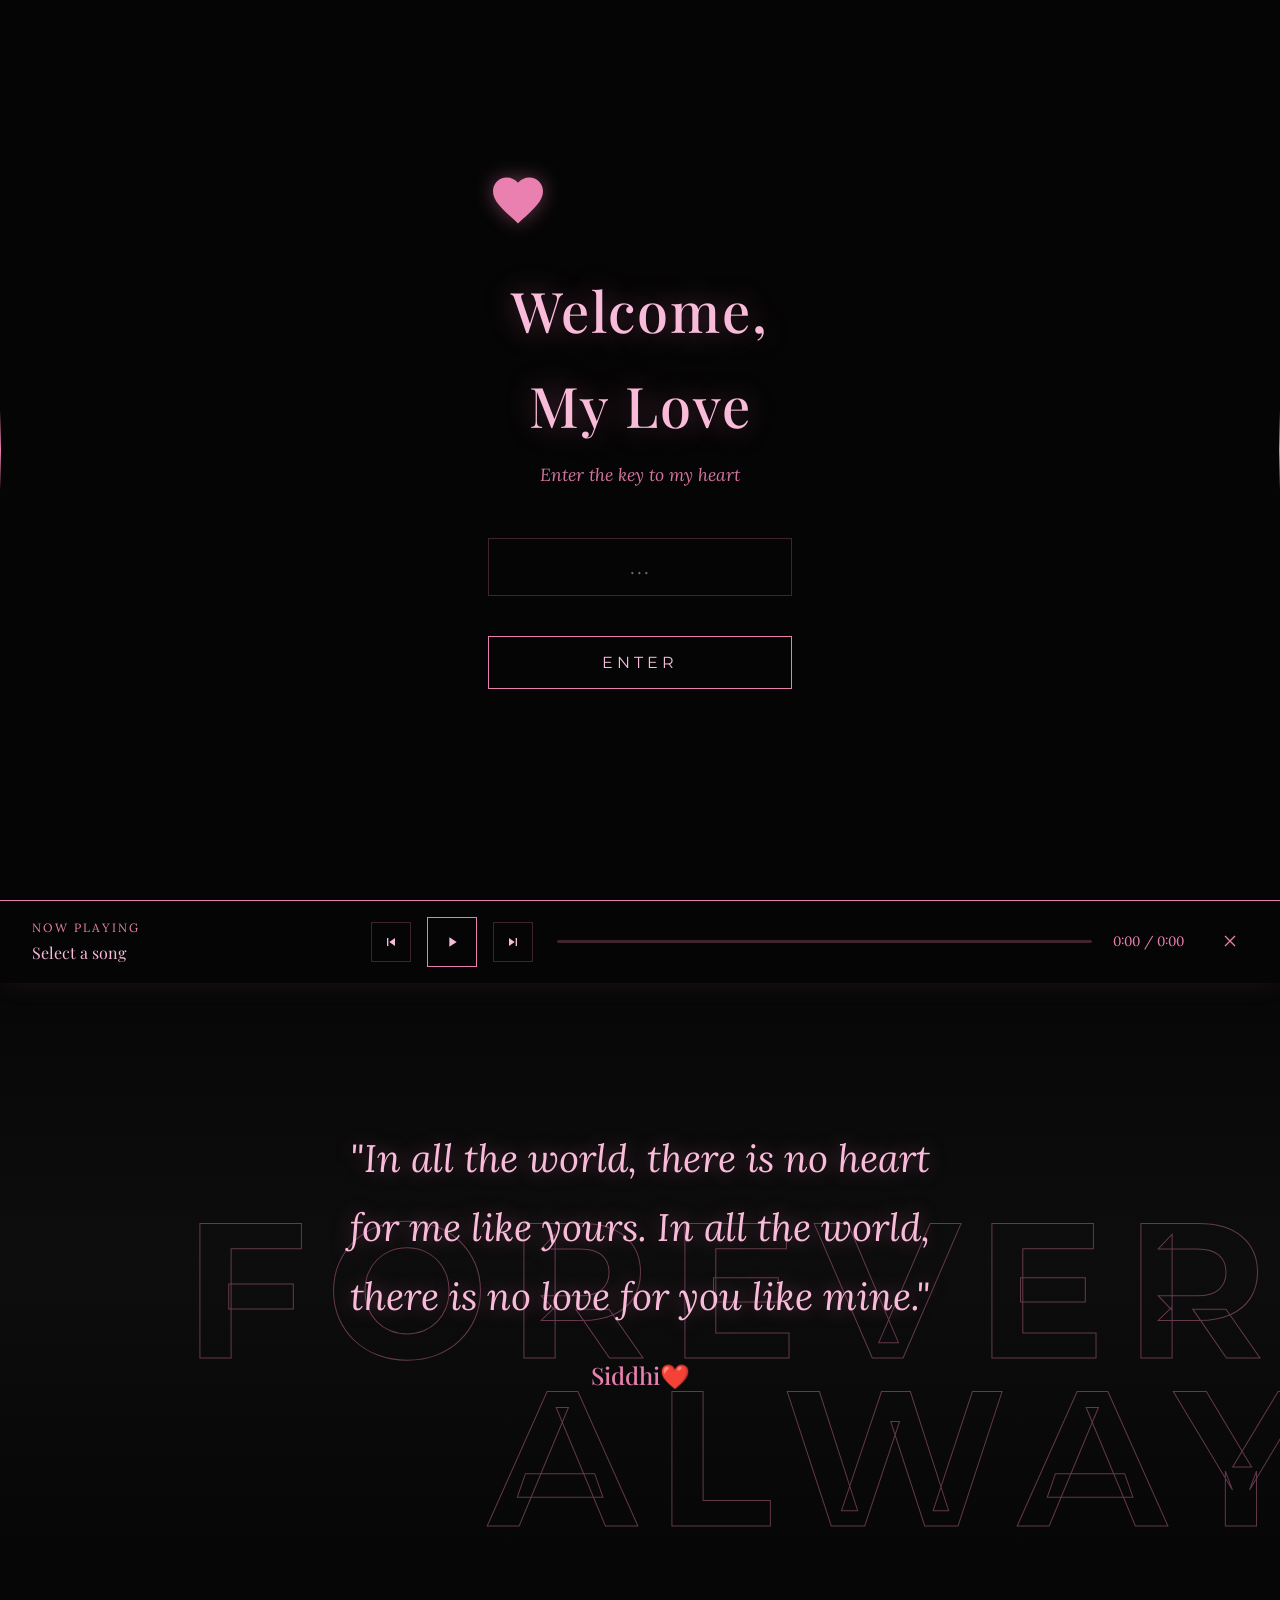
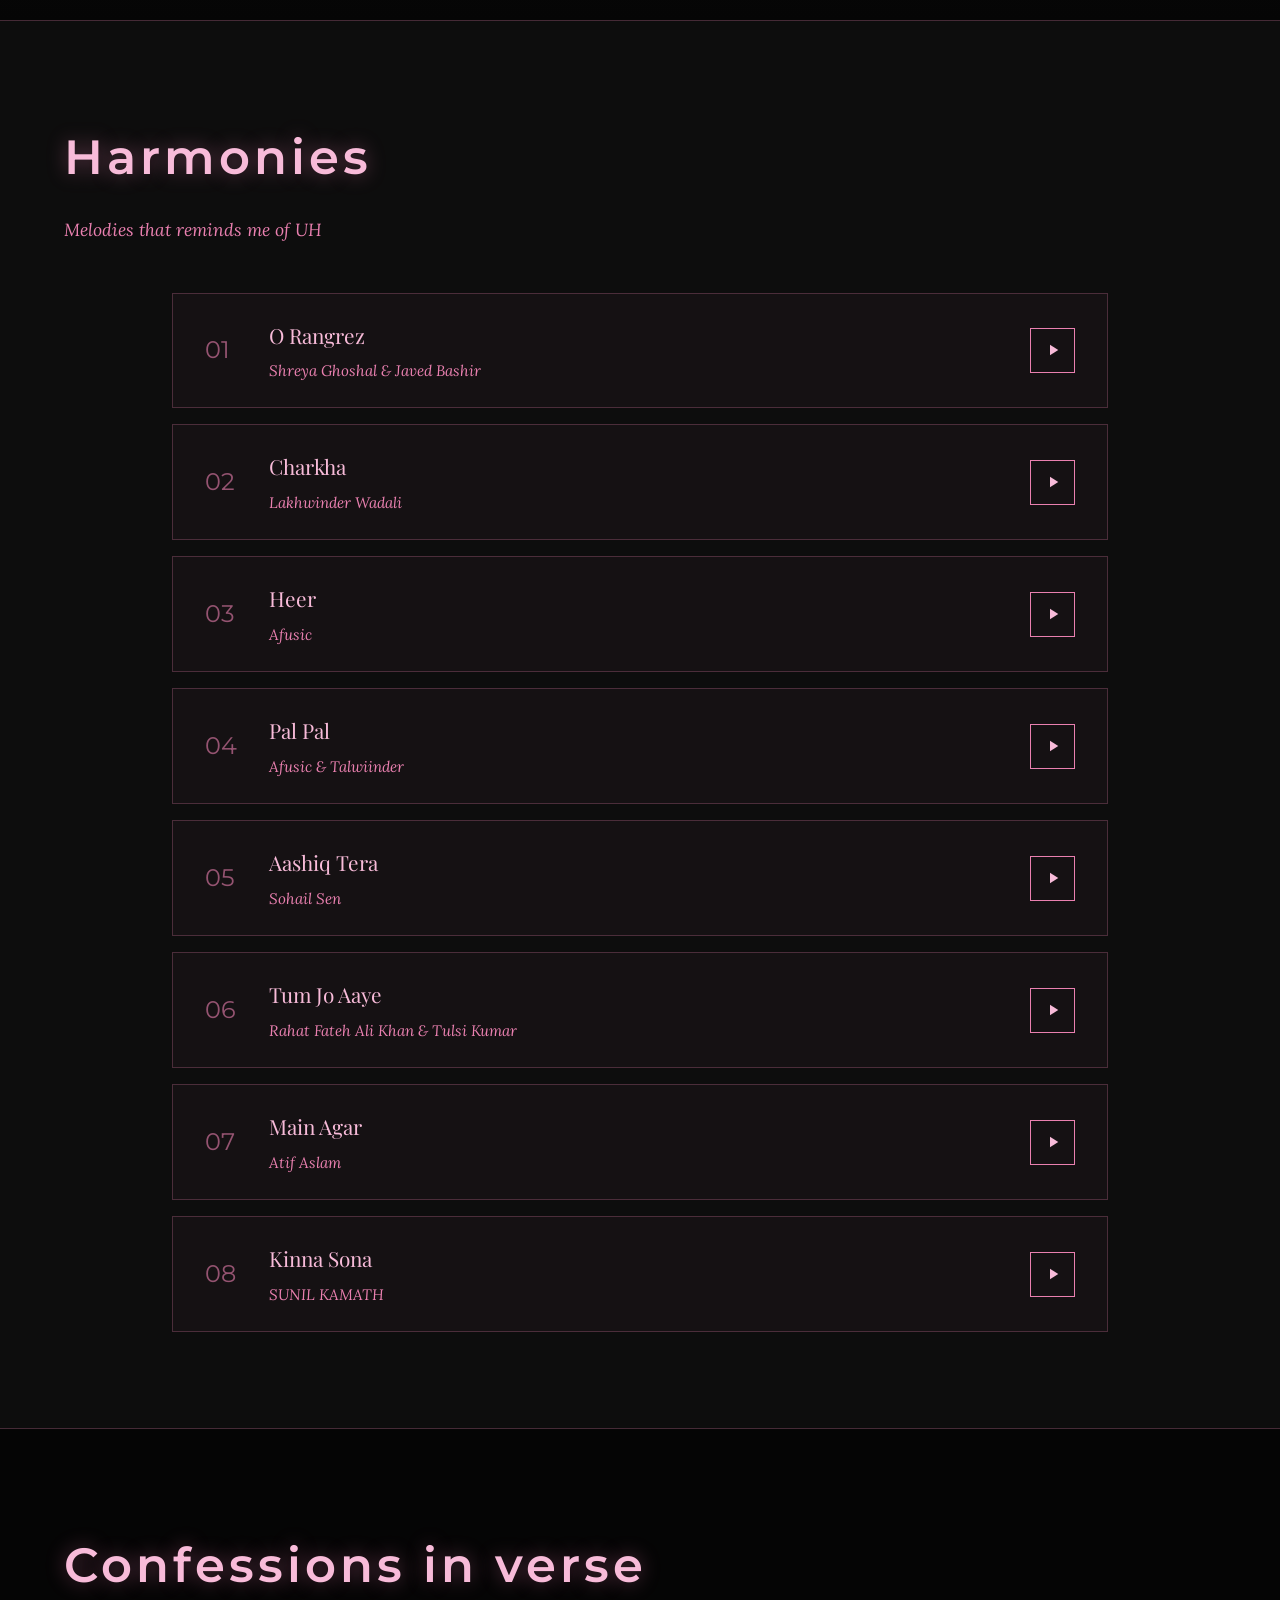
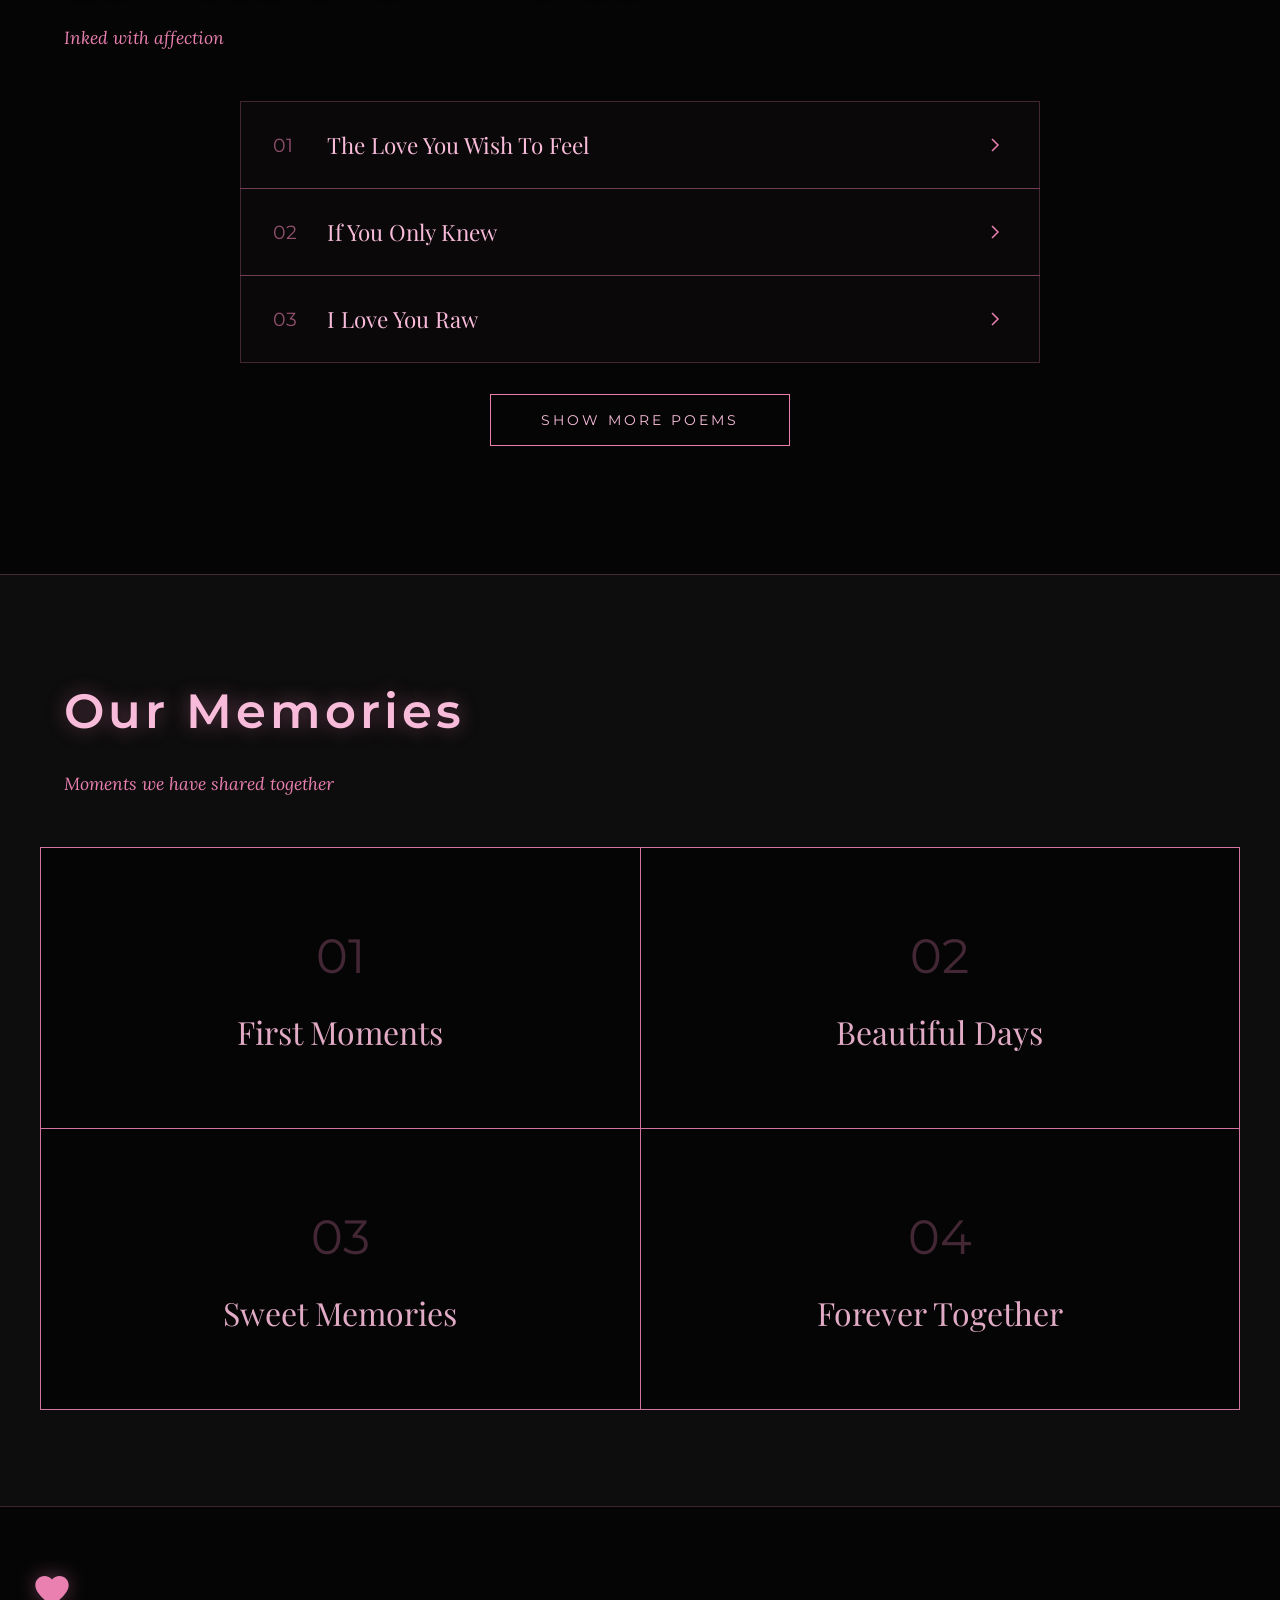
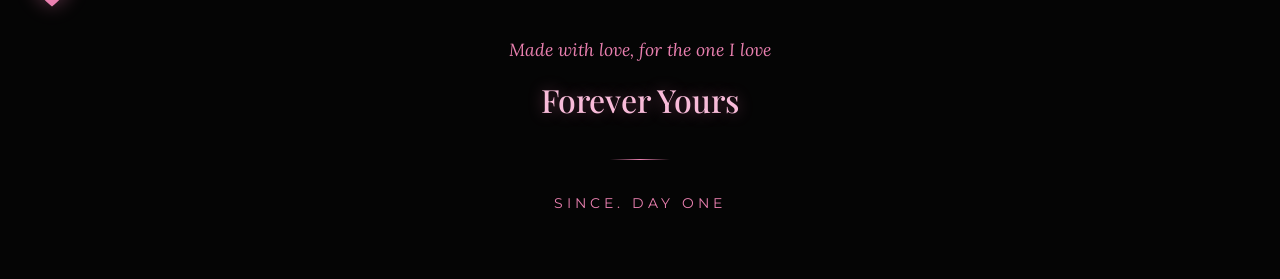
==== commit adea55ec: "Updated gallery images and fixed paths" ====
--- a/index.html
+++ b/index.html
@@ -4,7 +4,7 @@
     <meta charset="UTF-8">
     <meta name="viewport" content="width=device-width, initial-scale=1.0">
     <title>For My Beloved Siddhi</title>
-    <style>
+<style>
         @import url('https://fonts.googleapis.com/css2?family=Playfair+Display:wght@400;500;600;700&family=Lora:ital,wght@0,400;0,500;0,600;1,400&family=Montserrat:wght@300;400;500;600;700&display=swap');
 
         :root {
@@ -1321,7 +1321,7 @@
             margin: 2rem auto;
         }
 
-        /* Floating Words - Updated Animation */
+        /* Floating Words Animation */
         #ui {
             position: absolute;
             top: 0;
@@ -1465,8 +1465,9 @@
             }
 
             .music-item {
-                padding: 1.2rem 1.5rem;
+                padding: 1.2rem 1rem;
                 flex-wrap: wrap;
+                gap: 1rem;
             }
 
             .music-number {
@@ -1483,23 +1484,211 @@
                 height: 40px;
             }
 
+            /* Improved Music Player Mobile Responsiveness */
             .music-player {
-                padding: 0.8rem 1rem;
-                flex-wrap: wrap;
+                padding: 1rem;
+                flex-direction: column;
+                gap: 1rem;
             }
 
             .player-info {
                 width: 100%;
-                margin-bottom: 0.5rem;
+                margin-bottom: 0;
+            }
+
+            .player-title {
+                font-size: 0.9rem;
+            }
+
+            .player-controls {
+                width: 100%;
+                justify-content: center;
+                gap: 1rem;
+            }
+
+            .player-btn {
+                width: 38px;
+                height: 38px;
+            }
+
+            .player-btn.main {
+                width: 48px;
+                height: 48px;
             }
 
             .player-progress {
                 width: 100%;
-                order: 3;
-            }
-
-            .player-controls {
-                gap: 0.5rem;
+                order: 4;
+            }
+
+            .player-time {
+                font-size: 0.75rem;
+                min-width: 70px;
+            }
+
+            .player-close {
+                position: absolute;
+                top: 0.5rem;
+                right: 0.5rem;
+            }
+
+            .poem-card-header {
+                padding: 1.2rem 1.5rem;
+            }
+
+            .poem-title {
+                font-size: 1.2rem;
+            }
+
+            .poem-modal-content {
+                padding: 2rem 1.5rem;
+            }
+
+            .poem-modal-title {
+                font-size: 2rem;
+            }
+
+            .poem-modal-text {
+                font-size: 1.05rem;
+            }
+
+            .memory-grid { 
+                grid-template-columns: 1fr; 
+            }
+            
+            .memory-item { 
+                height: 200px; 
+            }
+
+            .carousel-nav { 
+                width: 40px; 
+                height: 40px; 
+            }
+            
+            .carousel-prev { left: 10px; }
+            .carousel-next { right: 10px; }
+
+            .parallax-text {
+                font-size: clamp(3rem, 12vw, 6rem);
+                letter-spacing: 10px;
+            }
+
+            .parallax-quote {
+                font-size: clamp(1.2rem, 4vw, 1.8rem);
+            }
+
+            /* Mobile I Love You Animation */
+            #ui .love {
+                margin: -150px 0 0 -150px;
+            }
+
+            #ui .love_word {
+                font-size: 1rem;
+            }
+
+            #ui .love:last-child .love_word {
+                font-size: 1.2rem;
+            }
+
+            @keyframes horizontal {
+                from { transform: translateX(0px); }
+                to   { transform: translateX(250px); }
+            }
+
+            @keyframes vertical {
+                0%   { transform: translateY(120px); }
+                10%  { transform: translateY(30px); }
+                15%  { transform: translateY(3px); }
+                18%  { transform: translateY(0px); }
+                20%  { transform: translateY(3px); }
+                22%  { transform: translateY(25px); }
+                24%  { transform: translateY(45px); }
+                25%  { transform: translateY(80px); }
+                26%  { transform: translateY(45px); }
+                28%  { transform: translateY(25px); }
+                30%  { transform: translateY(3px); }
+                32%  { transform: translateY(0px); }
+                35%  { transform: translateY(3px); }
+                40%  { transform: translateY(30px); }
+                50%  { transform: translateY(120px); }
+                71%  { transform: translateY(300px); }
+                72.5%{ transform: translateY(310px); }
+                75%  { transform: translateY(320px); }
+                77.5%{ transform: translateY(310px); }
+                79%  { transform: translateY(300px); }
+                100% { transform: translateY(120px); }
+            }
+
+            .footer {
+                padding: 3rem 1.5rem;
+            }
+
+            .scroll-indicator {
+                display: none;
+            }
+        }
+
+        @media (max-width: 480px) {
+            .navbar {
+                padding: 0.8rem 1rem;
+            }
+
+            .navbar-brand {
+                font-size: 1.3rem;
+                letter-spacing: 2px;
+            }
+
+            .navbar-heart {
+                width: 24px;
+                height: 24px;
+            }
+
+            .day-counter-wrapper {
+                padding: 0.4rem 0.8rem;
+            }
+
+            .day-number {
+                font-size: 0.85rem;
+            }
+
+            .day-text {
+                font-size: 0.7rem;
+            }
+
+            .hero-image {
+                height: 220px;
+            }
+
+            .hero-text {
+                font-size: clamp(1.3rem, 5vw, 1.8rem);
+                padding: 1.5rem 0;
+            }
+
+            .love-message {
+                font-size: 1.5rem;
+                padding: 1.5rem;
+            }
+
+            .music-item {
+                padding: 1rem 0.8rem;
+                gap: 0.8rem;
+            }
+
+            .music-lyrics-preview {
+                font-size: 0.8rem;
+            }
+
+            /* Extra Small Screen Music Player */
+            .music-player {
+                padding: 0.8rem;
+            }
+
+            .player-now-playing {
+                font-size: 0.65rem;
+            }
+
+            .player-title {
+                font-size: 0.85rem;
             }
 
             .player-btn {
@@ -1507,102 +1696,24 @@
                 height: 35px;
             }
 
+            .player-btn svg {
+                width: 14px;
+                height: 14px;
+            }
+
             .player-btn.main {
-                width: 45px;
-                height: 45px;
-            }
-
-            .poem-card-header {
-                padding: 1.2rem 1.5rem;
-            }
-
-            .poem-title {
-                font-size: 1.2rem;
-            }
-
-            .poem-modal-content {
-                padding: 2rem 1.5rem;
-            }
-
-            .poem-modal-title {
-                font-size: 2rem;
-            }
-
-            .poem-modal-text {
-                font-size: 1.05rem;
-            }
-
-            .memory-grid { 
-                grid-template-columns: 1fr; 
-            }
-            
-            .memory-item { 
-                height: 200px; 
-            }
-
-            .carousel-nav { 
-                width: 40px; 
-                height: 40px; 
-            }
-            
-            .carousel-prev { left: 10px; }
-            .carousel-next { right: 10px; }
-
-            .parallax-text {
-                font-size: clamp(3rem, 12vw, 6rem);
-                letter-spacing: 10px;
-            }
-
-            .parallax-quote {
-                font-size: clamp(1.2rem, 4vw, 1.8rem);
-            }
-
-            #ui .love_word {
-                font-size: 1.1rem;
-            }
-
-            .footer {
-                padding: 3rem 1.5rem;
-            }
-
-            .scroll-indicator {
-                display: none;
-            }
-        }
-
-        @media (max-width: 480px) {
-            .navbar {
-                padding: 0.8rem 1rem;
-            }
-
-            .navbar-brand {
-                font-size: 1.3rem;
-            }
-
-            .navbar-heart {
-                width: 24px;
-                height: 24px;
-            }
-
-            .hero-image {
-                height: 220px;
-            }
-
-            .hero-text {
-                font-size: clamp(1.3rem, 5vw, 1.8rem);
-            }
-
-            .love-message {
-                font-size: 1.5rem;
-                padding: 1.5rem;
-            }
-
-            .music-item {
-                padding: 1rem;
-            }
-
-            .music-lyrics-preview {
-                font-size: 0.8rem;
+                width: 44px;
+                height: 44px;
+            }
+
+            .player-btn.main svg {
+                width: 16px;
+                height: 16px;
+            }
+
+            .player-time {
+                font-size: 0.7rem;
+                min-width: 65px;
             }
 
             .poem-header-content {
@@ -1622,8 +1733,47 @@
                 font-size: 1.3rem;
             }
 
+            /* Extra Small I Love You Animation */
+            #ui .love {
+                margin: -100px 0 0 -100px;
+            }
+
             #ui .love_word {
-                font-size: 0.95rem;
+                font-size: 0.85rem;
+                letter-spacing: 1px;
+            }
+
+            #ui .love:last-child .love_word {
+                font-size: 1rem;
+            }
+
+            @keyframes horizontal {
+                from { transform: translateX(0px); }
+                to   { transform: translateX(180px); }
+            }
+
+            @keyframes vertical {
+                0%   { transform: translateY(80px); }
+                10%  { transform: translateY(20px); }
+                15%  { transform: translateY(2px); }
+                18%  { transform: translateY(0px); }
+                20%  { transform: translateY(2px); }
+                22%  { transform: translateY(18px); }
+                24%  { transform: translateY(35px); }
+                25%  { transform: translateY(60px); }
+                26%  { transform: translateY(35px); }
+                28%  { transform: translateY(18px); }
+                30%  { transform: translateY(2px); }
+                32%  { transform: translateY(0px); }
+                35%  { transform: translateY(2px); }
+                40%  { transform: translateY(20px); }
+                50%  { transform: translateY(80px); }
+                71%  { transform: translateY(220px); }
+                72.5%{ transform: translateY(230px); }
+                75%  { transform: translateY(240px); }
+                77.5%{ transform: translateY(230px); }
+                79%  { transform: translateY(220px); }
+                100% { transform: translateY(80px); }
             }
         }
     </style>
@@ -1639,8 +1789,8 @@
                     <path d="M12 21.35l-1.45-1.32C5.4 15.36 2 12.28 2 8.5 2 5.42 4.42 3 7.5 3c1.74 0 3.41.81 4.5 2.09C13.09 3.81 14.76 3 16.5 3 19.58 3 22 5.42 22 8.5c0 3.78-3.4 6.86-8.55 11.54L12 21.35z"/>
                 </svg>
             </div>
-            <h1 class="login-title">Welcome, Sanu</h1>
-            <p class="login-subtitle">A Little Space Made with Love</p>
+            <h1 class="login-title">Welcome, My Love</h1>
+            <p class="login-subtitle">Enter the key to my heart</p>
             <div class="login-input-group">
                 <input type="password" class="login-input" id="loginPassword" placeholder="..." maxlength="6">
             </div>
@@ -1957,7 +2107,7 @@
     },
     {
         title: "Kinna Sona",
-        artist: "Sunil Kamath",
+        artist: "SUNIL KAMATH",
         description: "You, My Maahi - You have become the heartbeat of my chest, my beloved, my true love.",
         audioSrc: "IMAGE/Kinna Sona FULL VIDEO Song - Bhaag Johnny _ Kunal Khemu, Zoa Morani _ Sunil Kamath-yt.savetube.me.mp3",
         startTime: 47,
@@ -2606,10 +2756,10 @@
 
         // Gallery Data
         const galleries = {
-            1: [
-                { image: "./image/eyes.jpg", text: "In your eyes, I see the home my heart has been searching for.", time: "July 6, 2025", location: "Tinkune" },
-                { image: "./image/hands.jpg", text: "Fingers intertwined, hearts aligned.", time: "July 6, 2025", location: "Our favorite spot" },
-                { image: "./image/cloth2.jpg", text: "Wrapped in the fabric of your love, every thread tells our story.", time: "July 6, 2025", location: "Under the night sky" }
+             1: [
+                { image: "IMAGE/eyes.jpg", text: "In your eyes, I see the home my heart has been searching for.", time: "July 6, 2025", location: "Tinkune" },
+                { image: "IMAGE/hands.jpg", text: "Fingers intertwined, hearts aligned.", time: "July 6, 2025", location: "Our favorite spot" },
+                { image: "IMAGE/cloth2.jpg", text: "Wrapped in the fabric of your love, every thread tells our story.", time: "July 6, 2025", location: "Under the night sky" }
             ],
             2: [
                 { image: "https://images.unsplash.com/photo-1501696461415-6bd6660c6742?w=800&h=600&fit=crop", text: "Exploring the world with you by my side.", time: "May 5, 2024", location: "Adventure awaits" },
@@ -2750,7 +2900,6 @@
             document.body.style.overflow = 'auto';
             currentGallery = null;
         }
-
         function renderCarousel() {
             if (!currentGallery) return;
             
@@ -2759,8 +2908,14 @@
             currentGallery.forEach((item, index) => {
                 const slide = document.createElement('div');
                 slide.className = `carousel-slide ${index === currentSlide ? 'active' : ''}`;
+                
+                // Only show image if path exists
+                const imageHTML = item.image 
+                    ? `<img src="${item.image}" alt="Memory" class="carousel-image" onerror="this.style.display='none'">` 
+                    : '';
+                
                 slide.innerHTML = `
-                    <img src="${item.image}" alt="Memory" class="carousel-image">
+                    ${imageHTML}
                     <div class="carousel-info">
                         <p class="carousel-text">${item.text}</p>
                         <p class="carousel-meta">${item.time} — ${item.location}</p>
@@ -2784,7 +2939,6 @@
             
             carouselContent.appendChild(dotsContainer);
         }
-
         function nextSlide() {
             if (!currentGallery) return;
             currentSlide = (currentSlide + 1) % currentGallery.length;
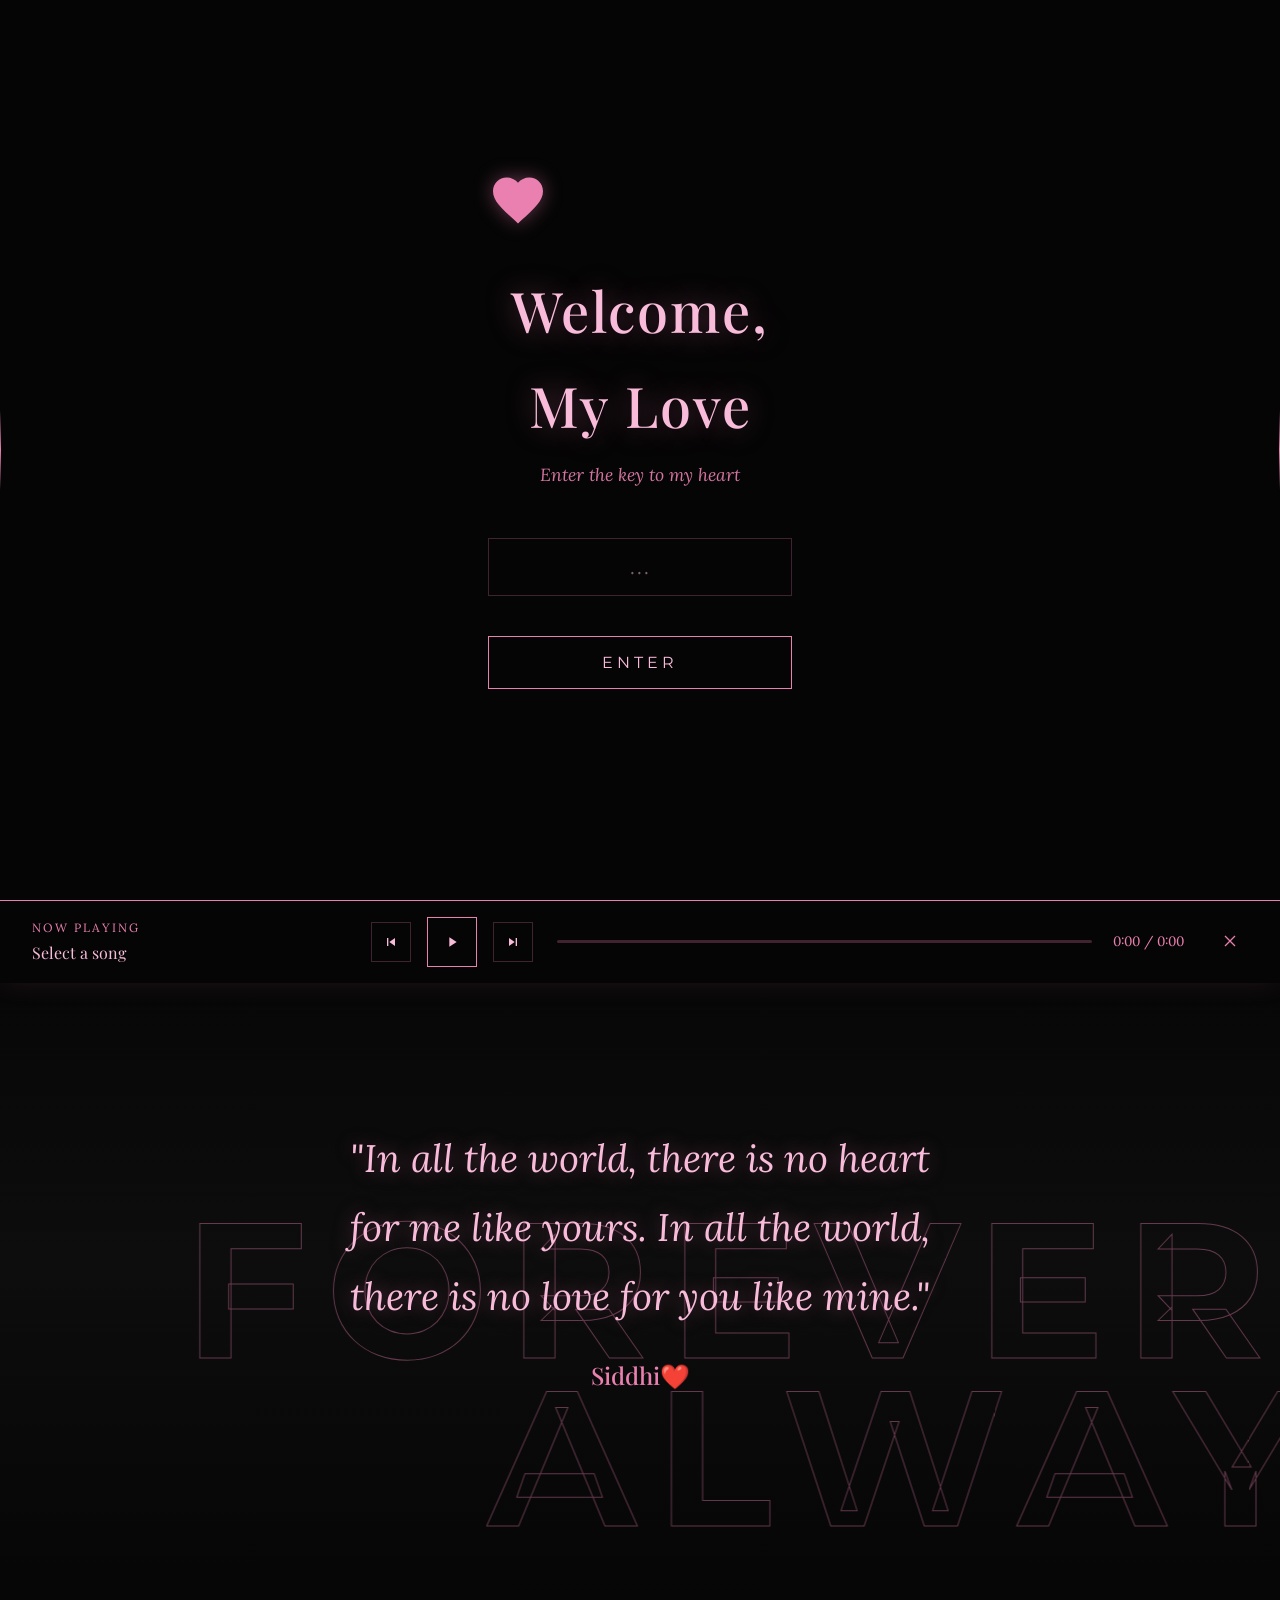
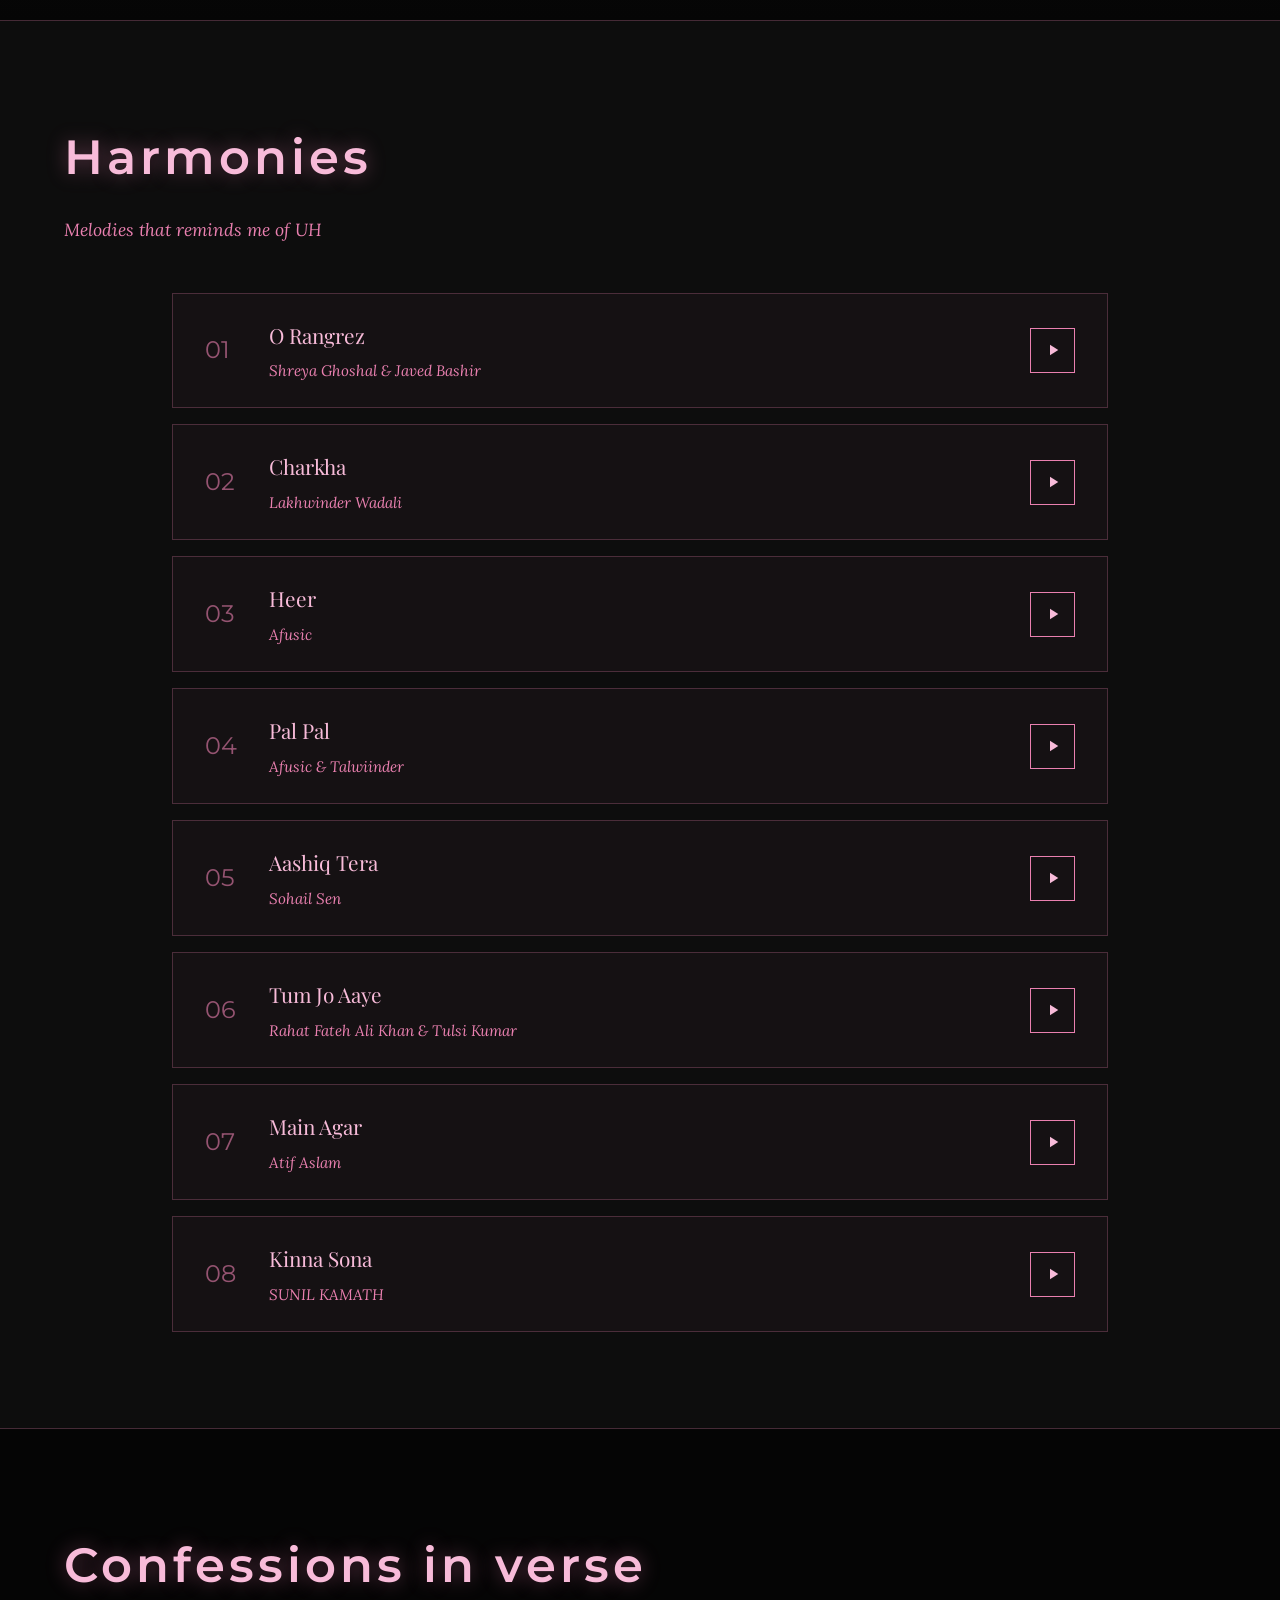
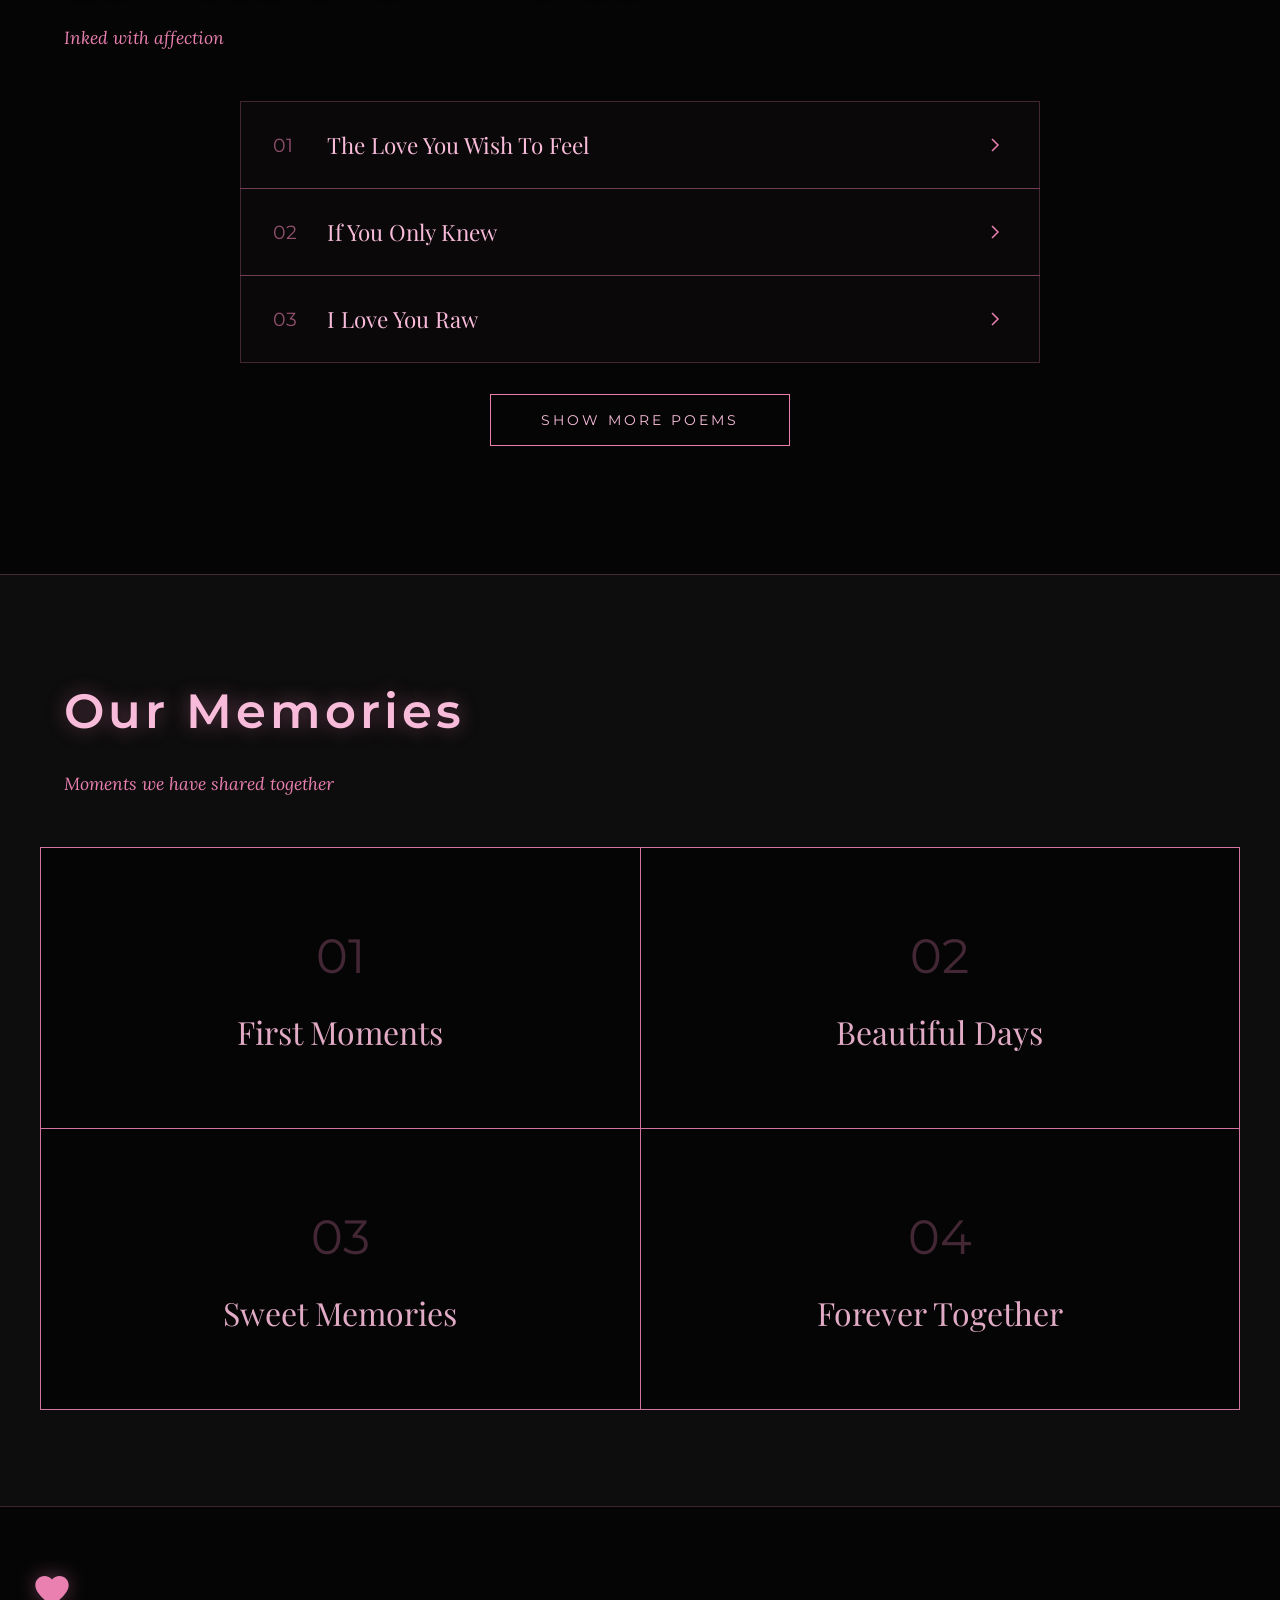
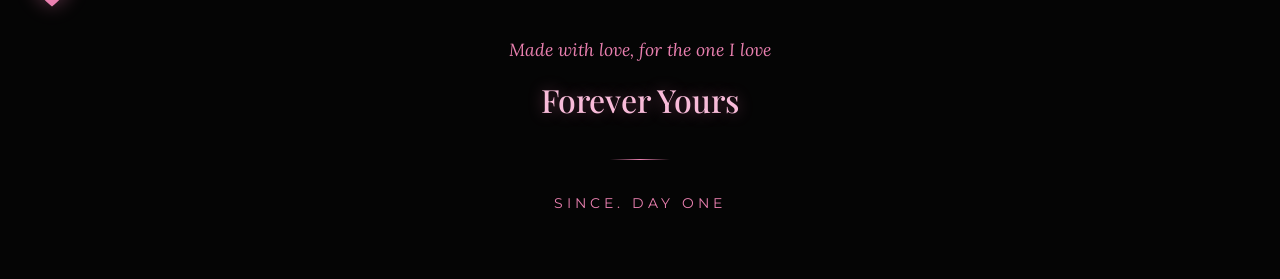
==== commit 0214e8c9: "Updated gallery images and fixed paths" ====
--- a/index.html
+++ b/index.html
@@ -417,7 +417,7 @@
             max-width: 900px;
             margin: 0 auto;
             padding: 2rem 0;
-            text-shadow: 0 0 30px var(--glow-pink);
+            text-shadow: 10px 10px 30px var(--love-red);
         }
 
         .hero-subtitle {
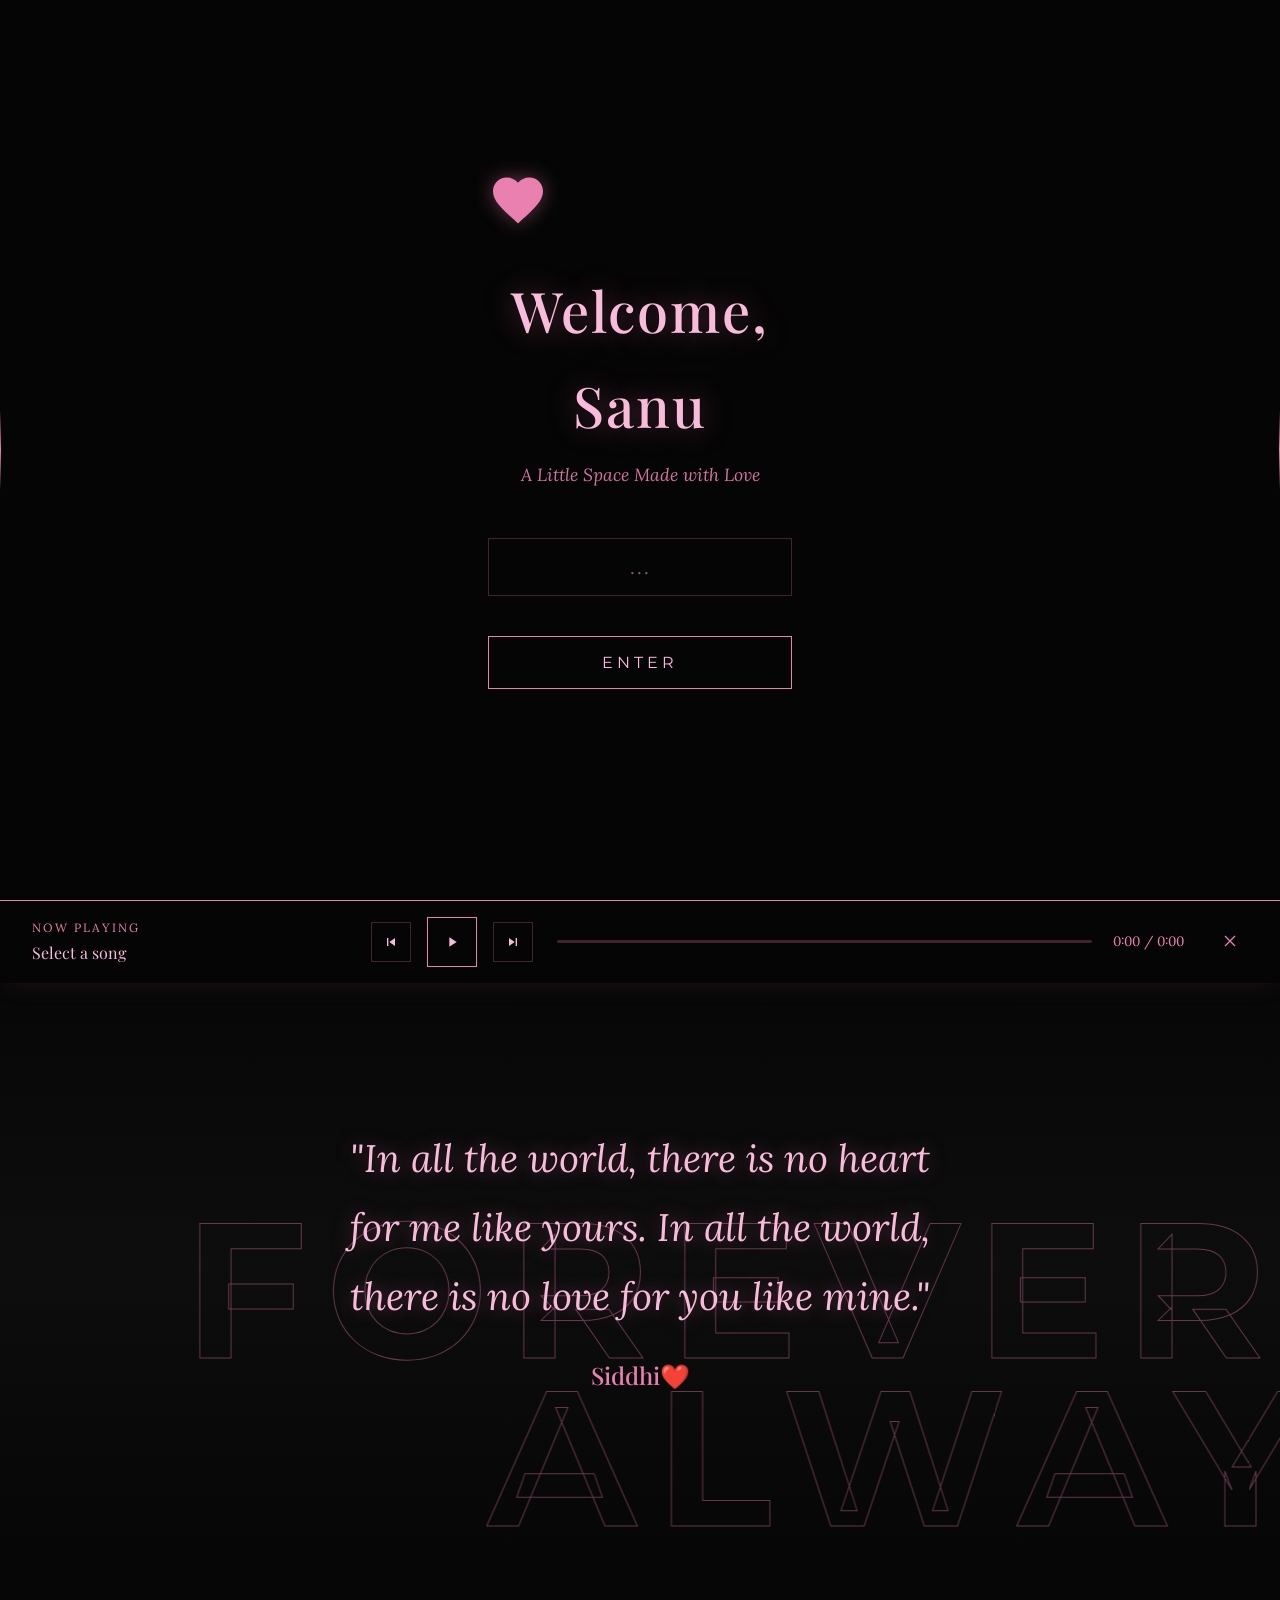
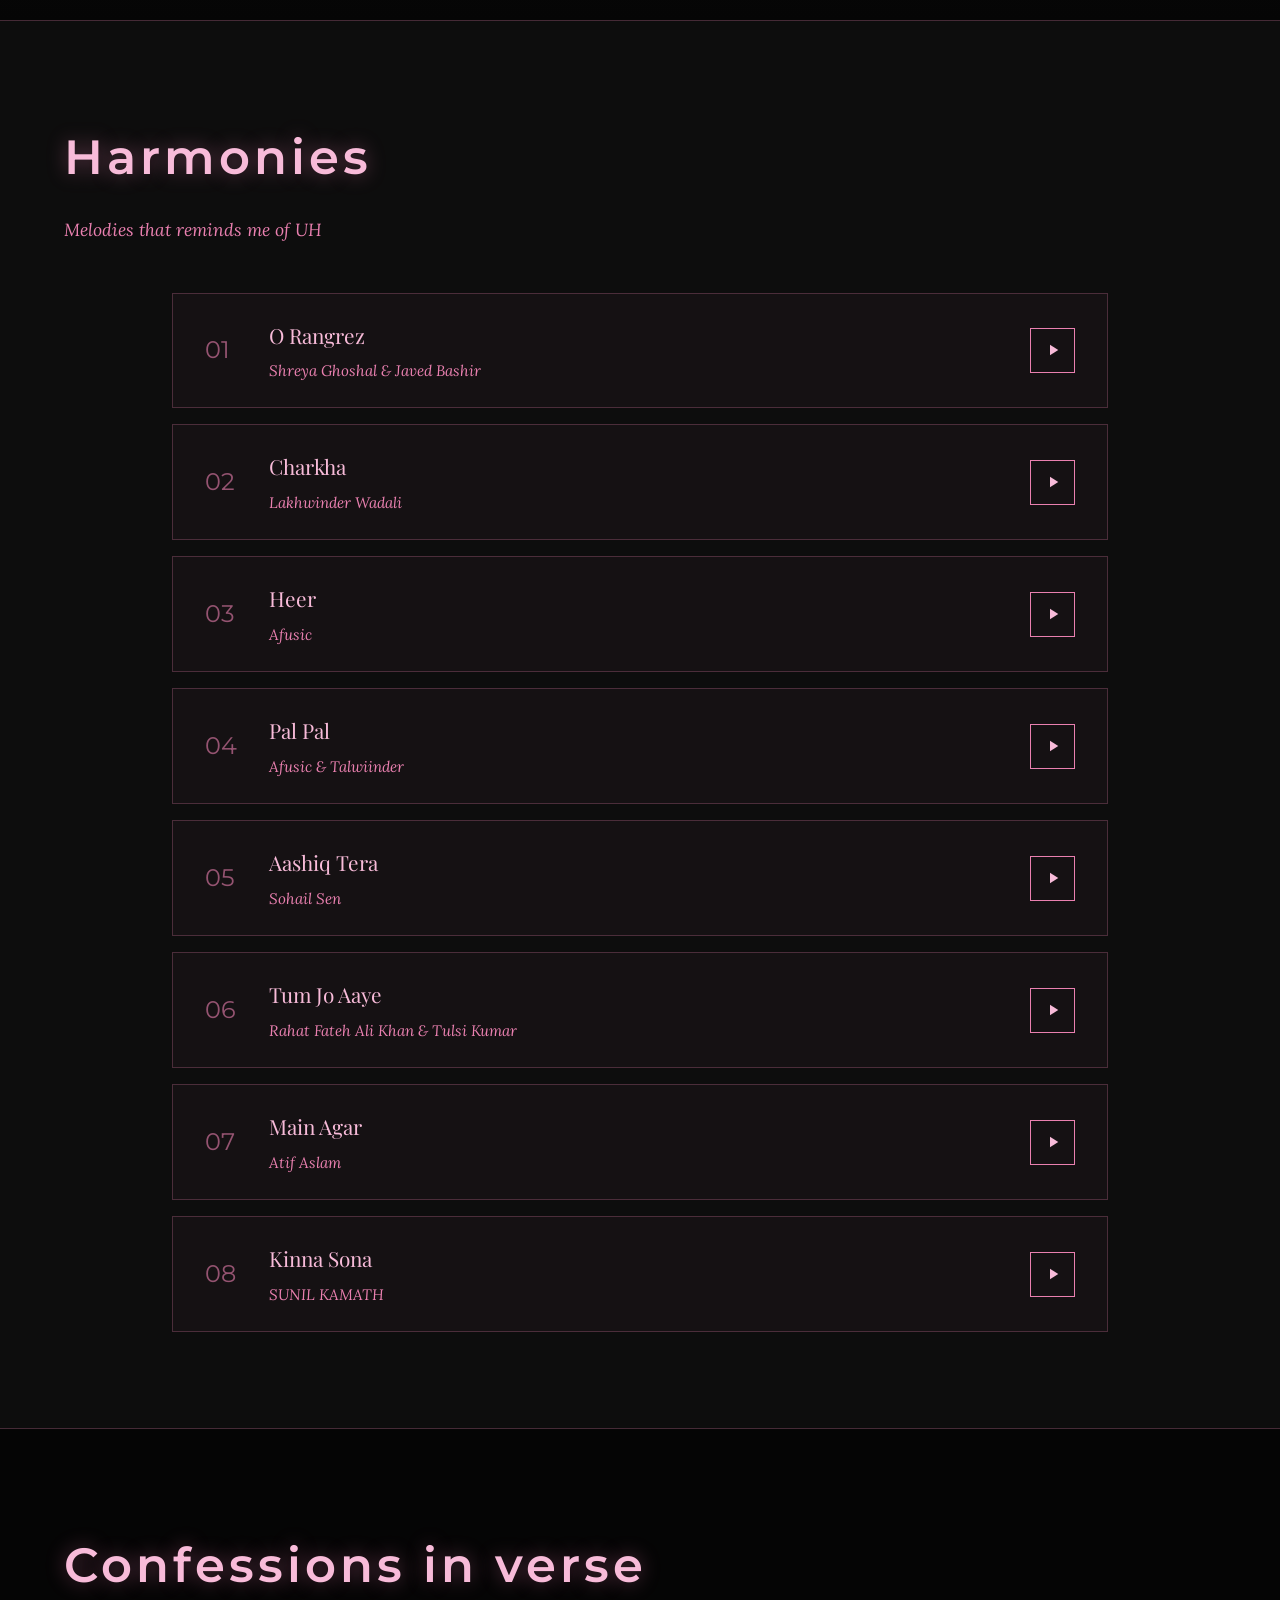
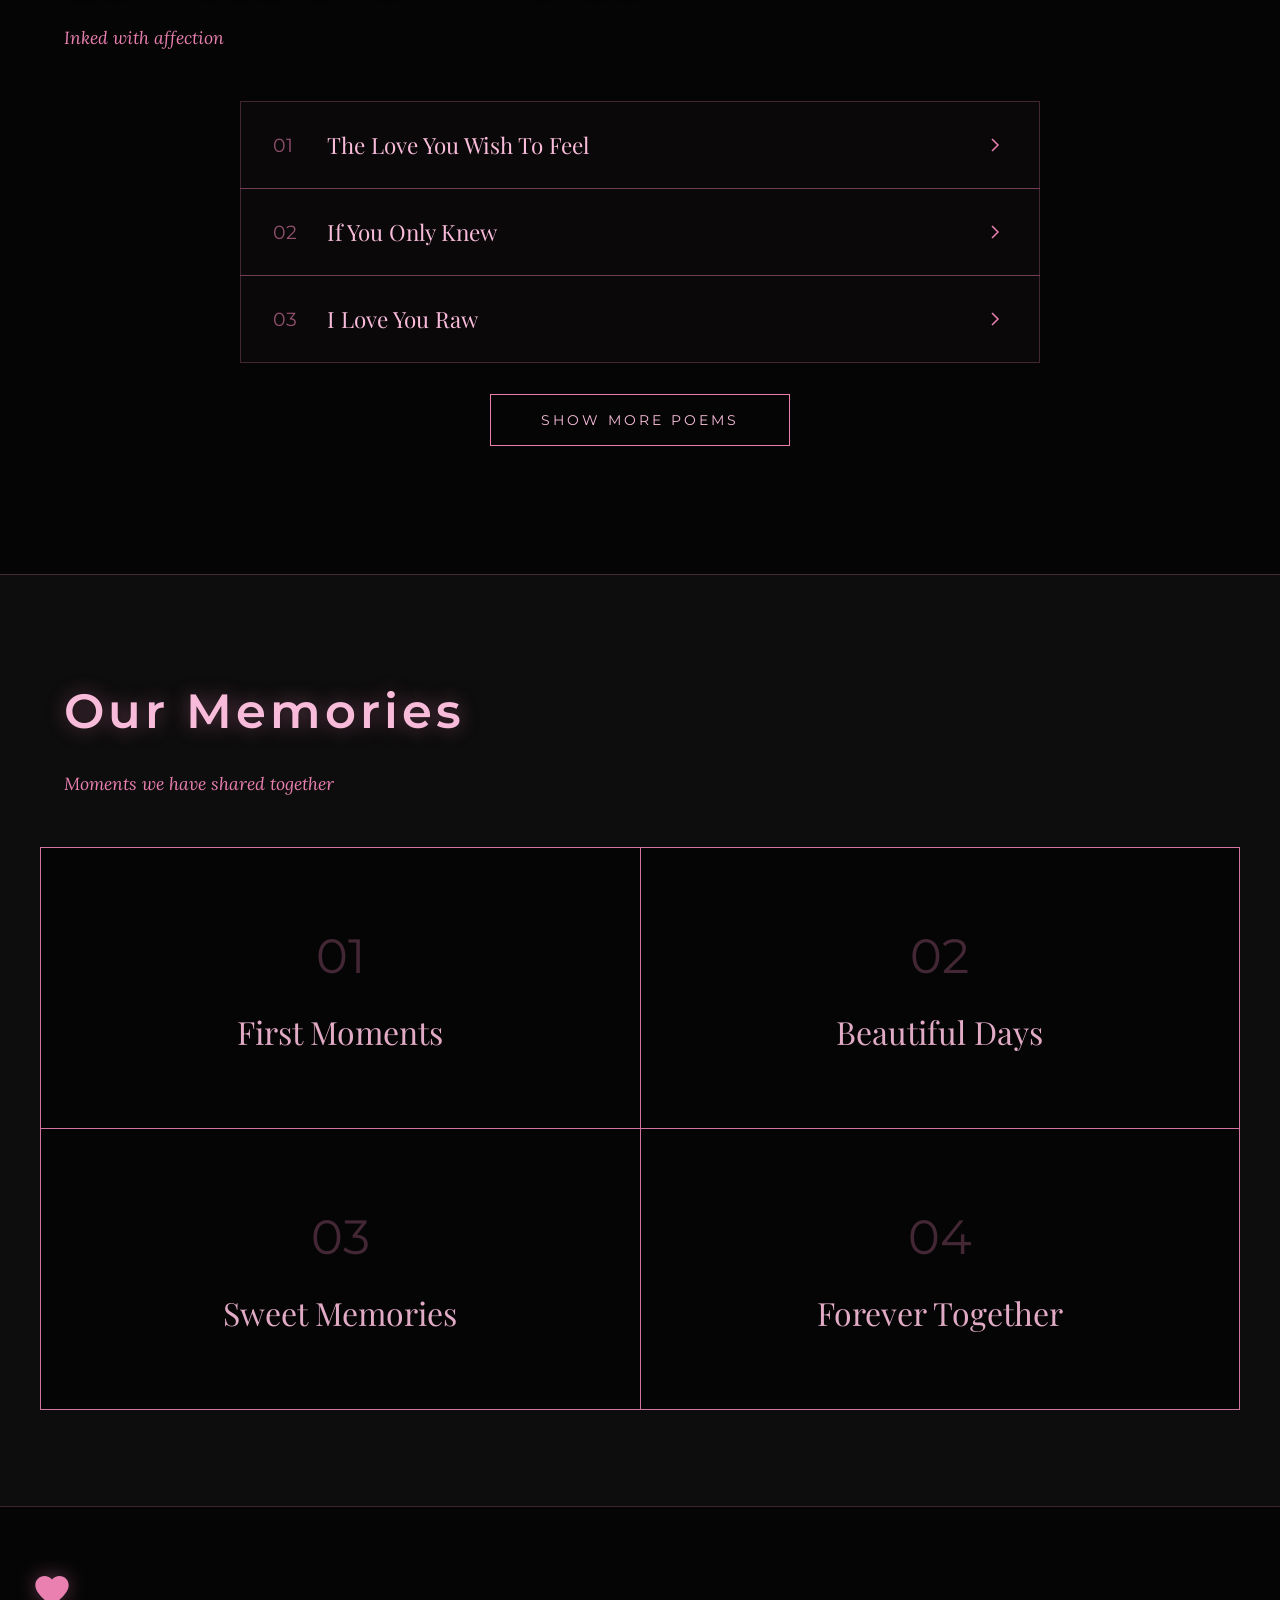
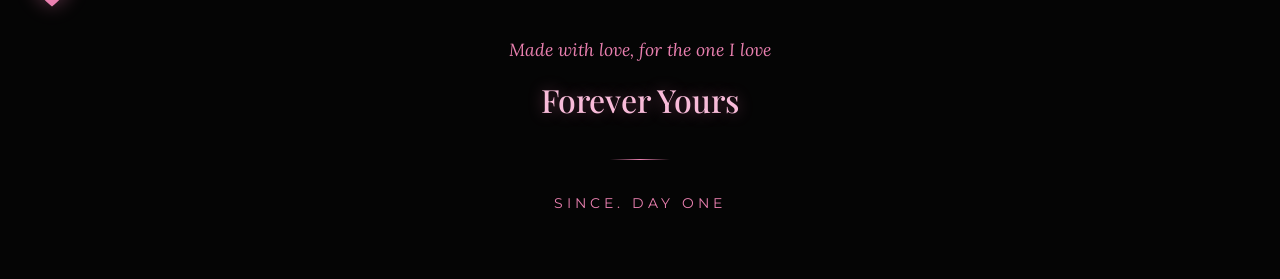
==== commit ecd16db7: "Updated gallery images and fixed paths" ====
--- a/index.html
+++ b/index.html
@@ -1789,8 +1789,8 @@
                     <path d="M12 21.35l-1.45-1.32C5.4 15.36 2 12.28 2 8.5 2 5.42 4.42 3 7.5 3c1.74 0 3.41.81 4.5 2.09C13.09 3.81 14.76 3 16.5 3 19.58 3 22 5.42 22 8.5c0 3.78-3.4 6.86-8.55 11.54L12 21.35z"/>
                 </svg>
             </div>
-            <h1 class="login-title">Welcome, My Love</h1>
-            <p class="login-subtitle">Enter the key to my heart</p>
+            <h1 class="login-title">Welcome, Sanu</h1>
+            <p class="login-subtitle">A Little Space Made with Love</p>
             <div class="login-input-group">
                 <input type="password" class="login-input" id="loginPassword" placeholder="..." maxlength="6">
             </div>
